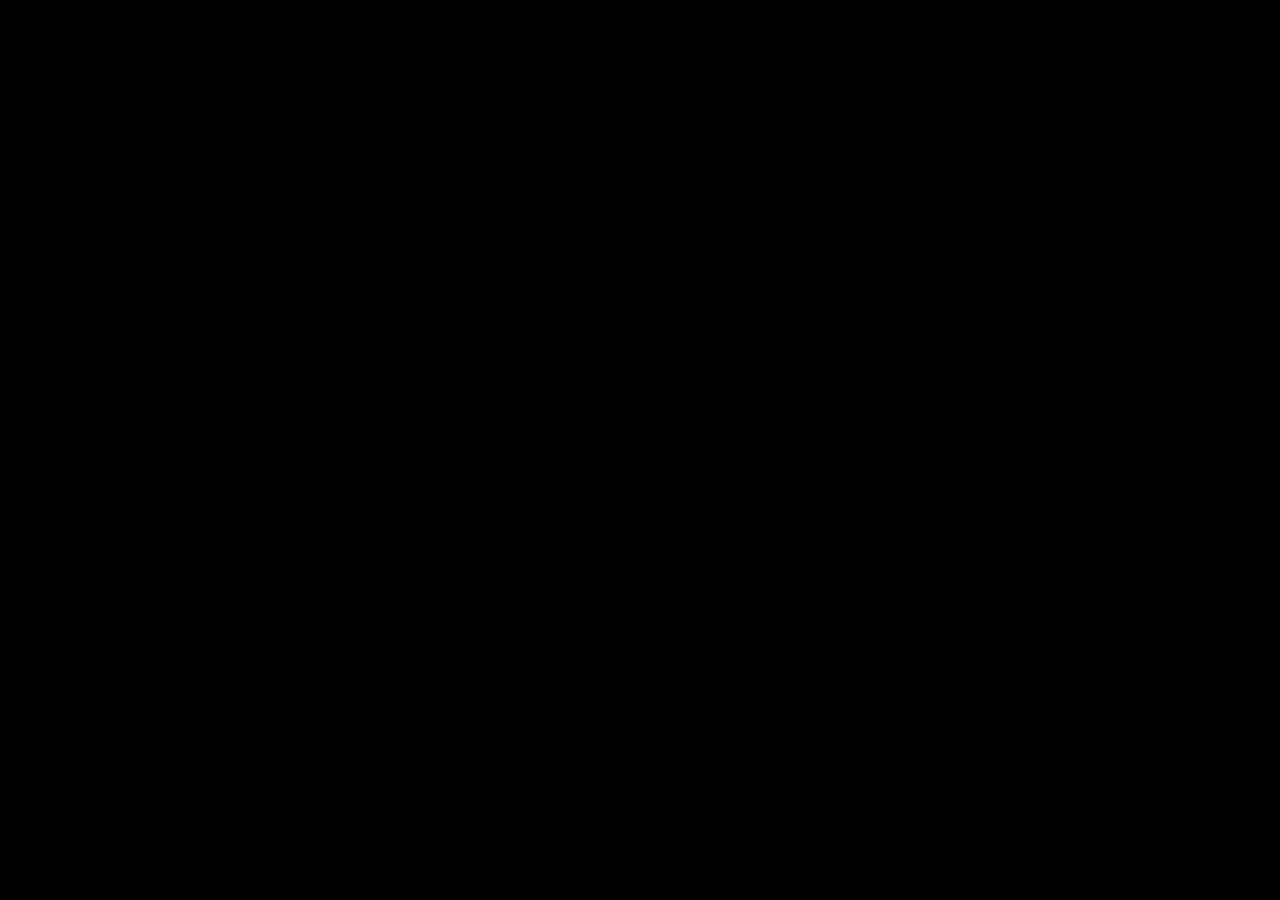
==== index.html @ e9195083 "Rename index.html.html to index.html" ====
<!DOCTYPE html>
<html lang="en">
<head>
  <meta charset="UTF-8" />
  <meta name="viewport" content="width=device-width, initial-scale=1.0" />
  <title>G&W Realty — Free Home Evaluation | Durham Region</title>
  <meta name="description" content="Find out what your Durham Region home is worth. G&W Realty offers a free, no-obligation home valuation from local experts Sidharth Gaba and Abhinav Wadhawan." />
  <style>
    * { margin: 0; padding: 0; box-sizing: border-box; }
    html, body { width: 100%; height: 100%; overflow: hidden; background: #000; }
    iframe {
      position: fixed;
      top: 0; left: 0;
      width: 100%; height: 100%;
      border: none;
    }
  </style>
</head>
<body>
  <iframe
    src="https://www.perplexity.ai/computer/a/g-w-realty-lead-capture-funnel-oHmUKdCLTeyH337_C3zAZA"
    title="G&W Realty — Free Home Evaluation"
    allowfullscreen
  ></iframe>
</body>
</html>
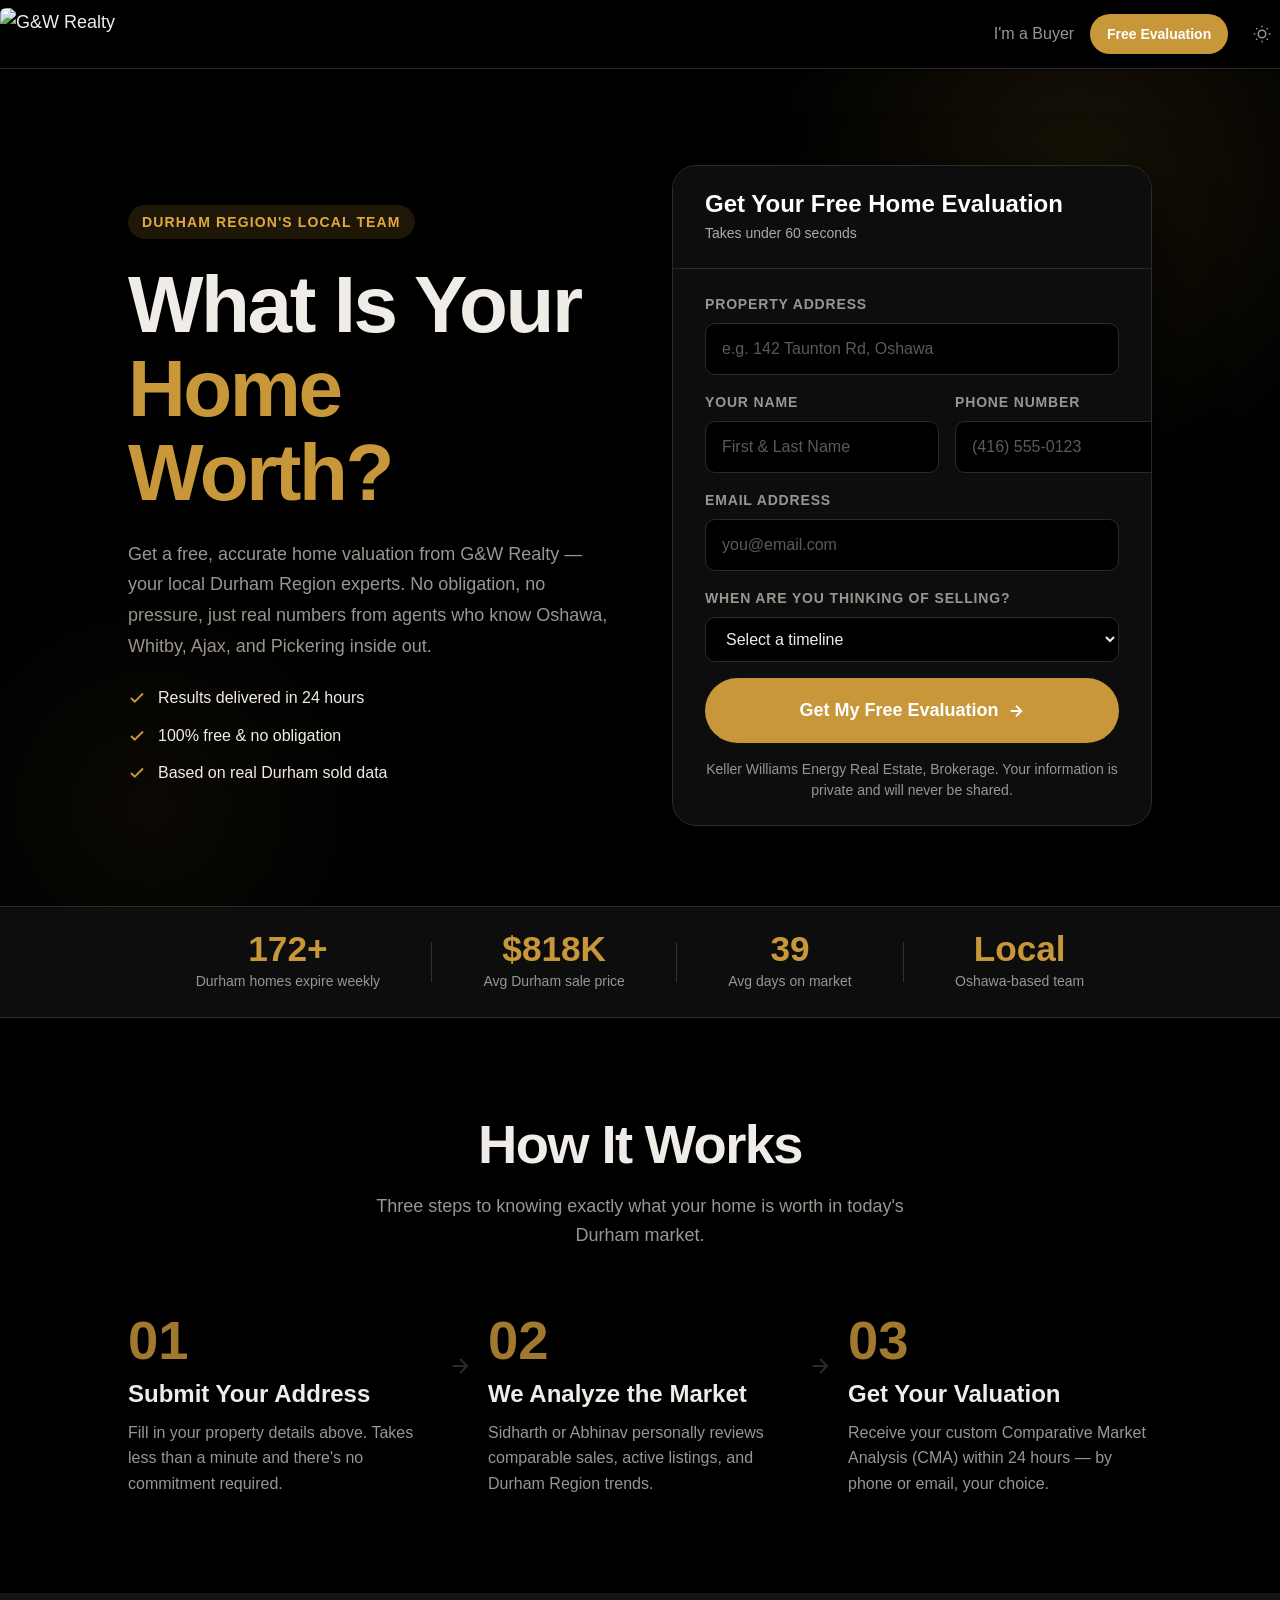
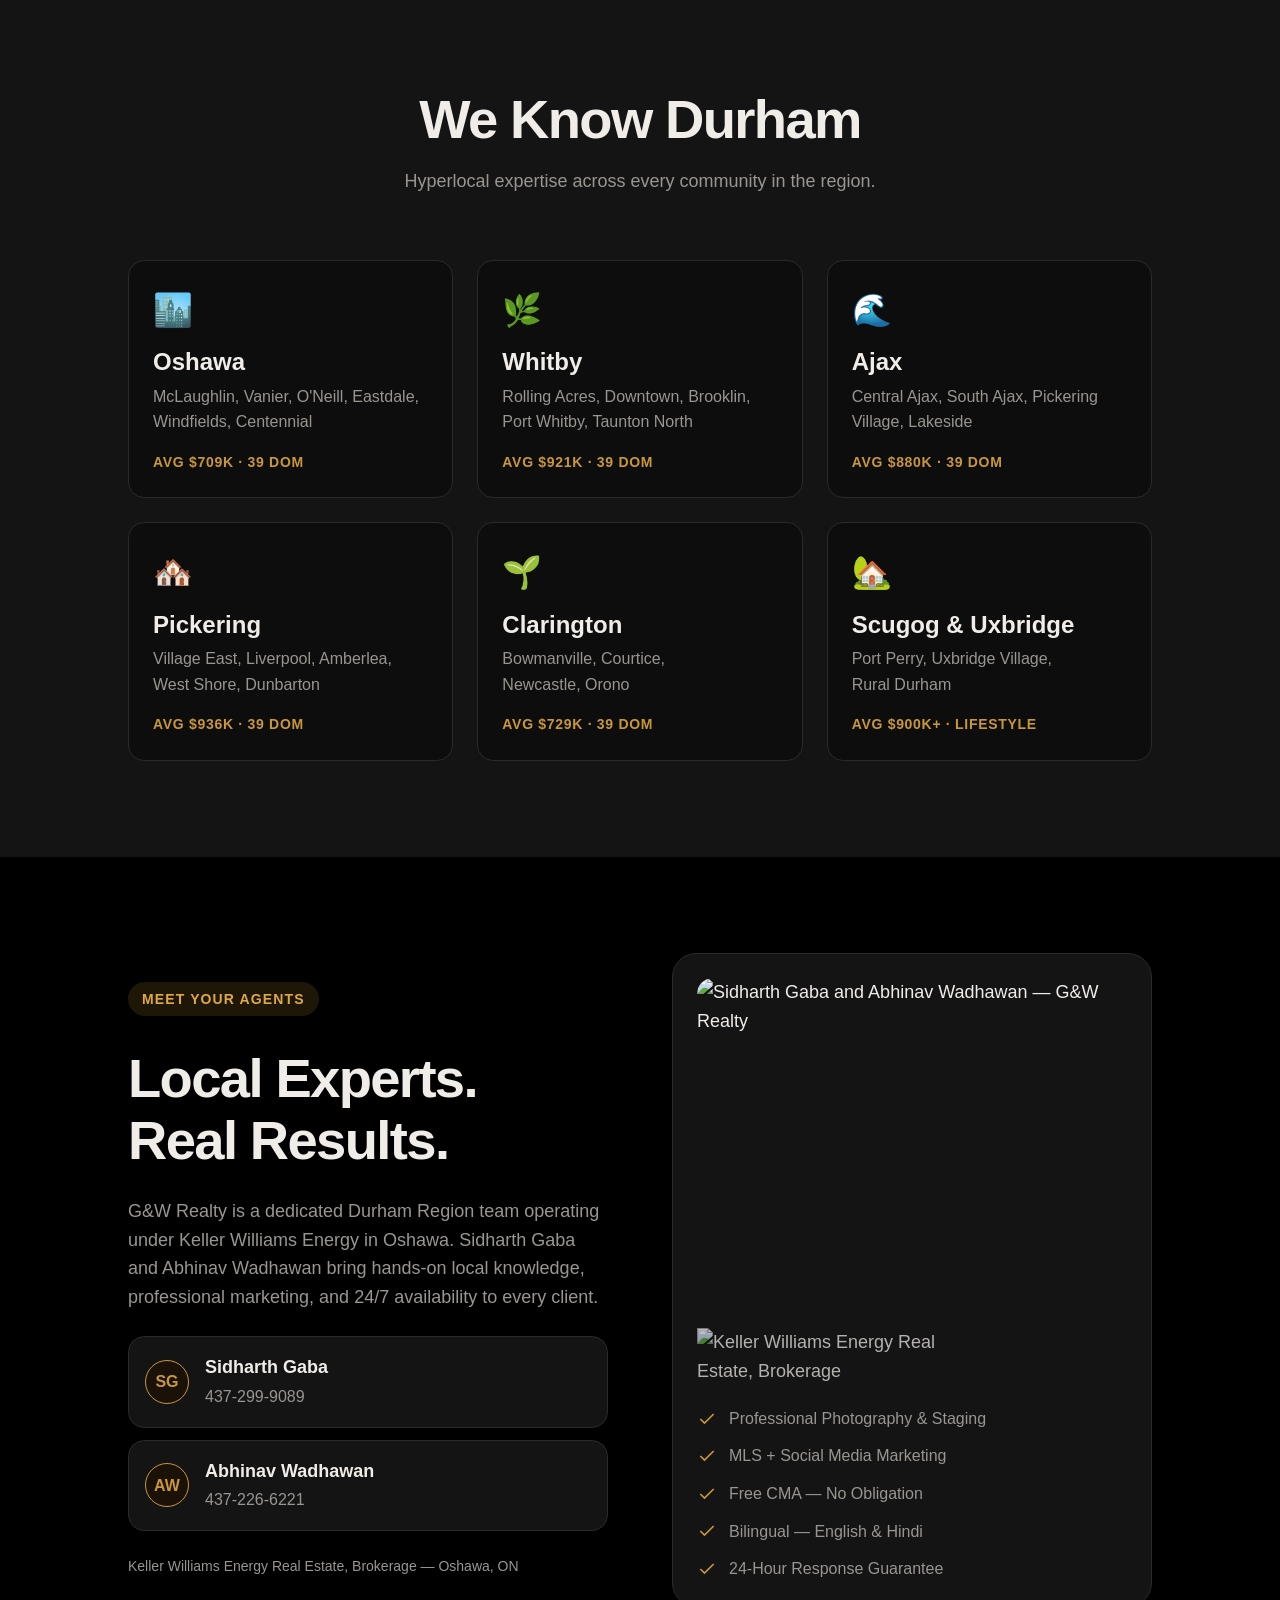
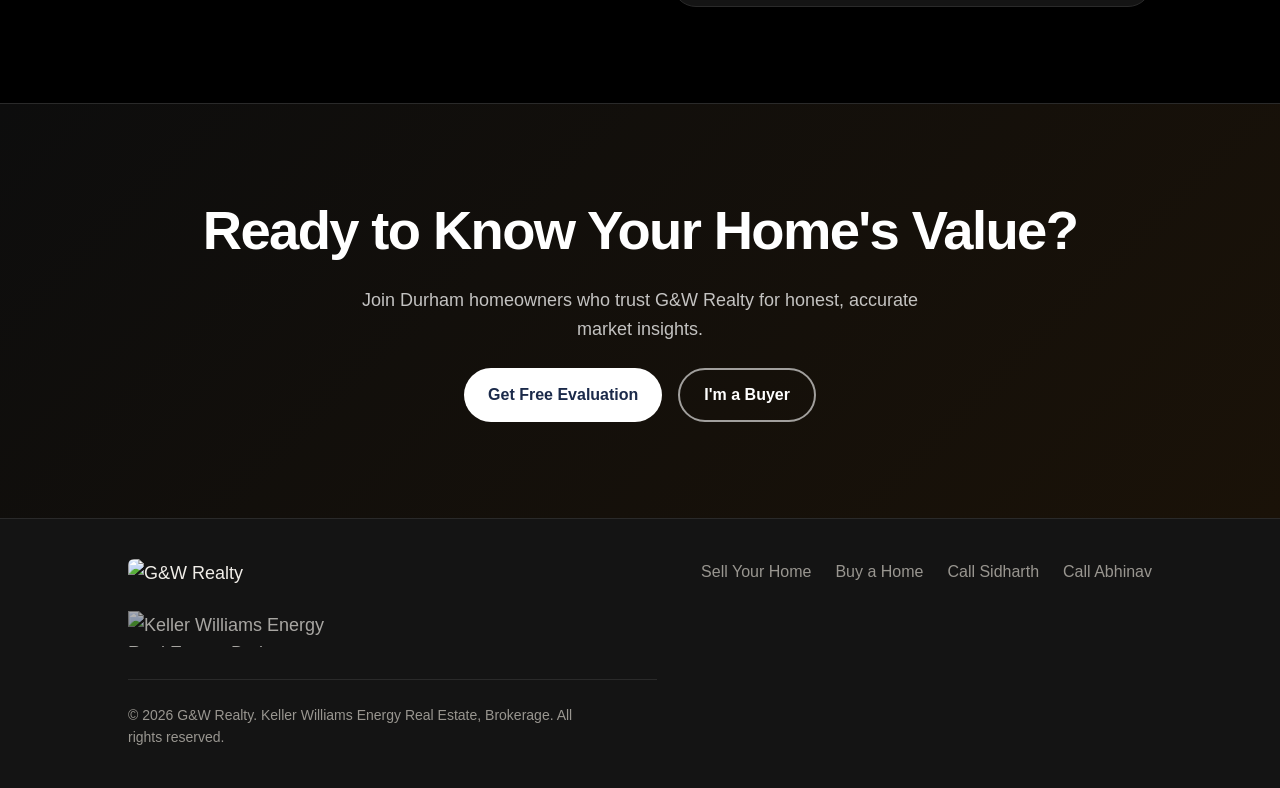
==== commit a221c8e1: "Add files via upload" ====
--- a/index.html
+++ b/index.html
@@ -1,26 +1,314 @@
 <!DOCTYPE html>
-<html lang="en">
+<html lang="en" data-theme="dark">
 <head>
   <meta charset="UTF-8" />
   <meta name="viewport" content="width=device-width, initial-scale=1.0" />
   <title>G&W Realty — Free Home Evaluation | Durham Region</title>
   <meta name="description" content="Find out what your Durham Region home is worth. G&W Realty offers a free, no-obligation home valuation from local experts Sidharth Gaba and Abhinav Wadhawan." />
-  <style>
-    * { margin: 0; padding: 0; box-sizing: border-box; }
-    html, body { width: 100%; height: 100%; overflow: hidden; background: #000; }
-    iframe {
-      position: fixed;
-      top: 0; left: 0;
-      width: 100%; height: 100%;
-      border: none;
-    }
-  </style>
+
+  <!-- Fonts -->
+  <link href="https://api.fontshare.com/v2/css?f[]=cabinet-grotesk@400,500,700,800&f[]=satoshi@400,500&display=swap" rel="stylesheet" />
+
+  <link rel="stylesheet" href="style.css" />
 </head>
 <body>
-  <iframe
-    src="https://www.perplexity.ai/computer/a/g-w-realty-lead-capture-funnel-oHmUKdCLTeyH337_C3zAZA"
-    title="G&W Realty — Free Home Evaluation"
-    allowfullscreen
-  ></iframe>
+
+  <!-- NAV -->
+  <nav class="nav">
+    <div class="nav-inner">
+      <a href="index.html" class="logo" aria-label="G&W Realty home">
+        <img src="gw-logo.jpeg" alt="G&amp;W Realty" class="logo-img" />
+      </a>
+      <div class="nav-actions">
+        <a href="buyer.html" class="nav-link">I'm a Buyer</a>
+        <a href="index.html" class="btn btn-primary btn-sm">Free Evaluation</a>
+        <button data-theme-toggle aria-label="Switch to dark mode" class="theme-toggle">
+          <svg width="18" height="18" viewBox="0 0 24 24" fill="none" stroke="currentColor" stroke-width="2"><path d="M21 12.79A9 9 0 1 1 11.21 3 7 7 0 0 0 21 12.79z"/></svg>
+        </button>
+      </div>
+    </div>
+  </nav>
+
+  <!-- HERO -->
+  <section class="hero">
+    <div class="hero-bg">
+      <div class="hero-shape hero-shape-1"></div>
+      <div class="hero-shape hero-shape-2"></div>
+    </div>
+    <div class="container">
+      <div class="hero-inner">
+        <div class="hero-content">
+          <div class="badge">Durham Region's Local Team</div>
+          <h1 class="hero-headline">What Is Your<br/><span class="headline-accent">Home Worth?</span></h1>
+          <p class="hero-sub">Get a free, accurate home valuation from G&W Realty — your local Durham Region experts. No obligation, no pressure, just real numbers from agents who know Oshawa, Whitby, Ajax, and Pickering inside out.</p>
+          <ul class="trust-list">
+            <li>
+              <svg width="18" height="18" viewBox="0 0 24 24" fill="none" stroke="currentColor" stroke-width="2.5"><polyline points="20 6 9 17 4 12"/></svg>
+              Results delivered in 24 hours
+            </li>
+            <li>
+              <svg width="18" height="18" viewBox="0 0 24 24" fill="none" stroke="currentColor" stroke-width="2.5"><polyline points="20 6 9 17 4 12"/></svg>
+              100% free &amp; no obligation
+            </li>
+            <li>
+              <svg width="18" height="18" viewBox="0 0 24 24" fill="none" stroke="currentColor" stroke-width="2.5"><polyline points="20 6 9 17 4 12"/></svg>
+              Based on real Durham sold data
+            </li>
+          </ul>
+        </div>
+
+        <!-- LEAD FORM -->
+        <div class="form-card">
+          <div class="form-card-header">
+            <h2>Get Your Free Home Evaluation</h2>
+            <p>Takes under 60 seconds</p>
+          </div>
+          <form class="lead-form" id="sellerForm" action="https://formspree.io/f/xdapqovd" method="POST">
+            <input type="hidden" name="_subject" value="New Seller Lead — G&W Realty" />
+            <input type="hidden" name="_next" value="https://www.perplexity.ai/computer/a/g-w-realty-lead-capture-funnel-oHmUKdCLTeyH337_C3zAZA/thankyou.html?type=seller" />
+            <div class="form-group">
+              <label for="address">Property Address</label>
+              <input type="text" id="address" name="address" placeholder="e.g. 142 Taunton Rd, Oshawa" required />
+            </div>
+            <div class="form-row">
+              <div class="form-group">
+                <label for="name">Your Name</label>
+                <input type="text" id="name" name="name" placeholder="First &amp; Last Name" required />
+              </div>
+              <div class="form-group">
+                <label for="phone">Phone Number</label>
+                <input type="tel" id="phone" name="phone" placeholder="(416) 555-0123" required />
+              </div>
+            </div>
+            <div class="form-group">
+              <label for="email">Email Address</label>
+              <input type="email" id="email" name="email" placeholder="you@email.com" required />
+            </div>
+            <div class="form-group">
+              <label for="timeline">When are you thinking of selling?</label>
+              <select id="timeline" name="timeline">
+                <option value="">Select a timeline</option>
+                <option value="asap">As soon as possible</option>
+                <option value="1-3months">1–3 months</option>
+                <option value="3-6months">3–6 months</option>
+                <option value="6-12months">6–12 months</option>
+                <option value="just-curious">Just curious about my home's value</option>
+              </select>
+            </div>
+            <button type="submit" class="btn btn-primary btn-full">
+              Get My Free Evaluation
+              <svg width="18" height="18" viewBox="0 0 24 24" fill="none" stroke="currentColor" stroke-width="2.5"><path d="M5 12h14M12 5l7 7-7 7"/></svg>
+            </button>
+            <p class="form-disclaimer">Keller Williams Energy Real Estate, Brokerage. Your information is private and will never be shared.</p>
+          </form>
+        </div>
+      </div>
+    </div>
+  </section>
+
+  <!-- SOCIAL PROOF BAR -->
+  <div class="social-bar">
+    <div class="container">
+      <div class="social-bar-inner">
+        <div class="stat">
+          <span class="stat-num">172+</span>
+          <span class="stat-label">Durham homes expire weekly</span>
+        </div>
+        <div class="divider-v"></div>
+        <div class="stat">
+          <span class="stat-num">$818K</span>
+          <span class="stat-label">Avg Durham sale price</span>
+        </div>
+        <div class="divider-v"></div>
+        <div class="stat">
+          <span class="stat-num">39</span>
+          <span class="stat-label">Avg days on market</span>
+        </div>
+        <div class="divider-v"></div>
+        <div class="stat">
+          <span class="stat-num">Local</span>
+          <span class="stat-label">Oshawa-based team</span>
+        </div>
+      </div>
+    </div>
+  </div>
+
+  <!-- HOW IT WORKS -->
+  <section class="section">
+    <div class="container">
+      <div class="section-header">
+        <h2 class="section-title">How It Works</h2>
+        <p class="section-sub">Three steps to knowing exactly what your home is worth in today's Durham market.</p>
+      </div>
+      <div class="steps">
+        <div class="step">
+          <div class="step-num">01</div>
+          <h3>Submit Your Address</h3>
+          <p>Fill in your property details above. Takes less than a minute and there's no commitment required.</p>
+        </div>
+        <div class="step-arrow">
+          <svg width="24" height="24" viewBox="0 0 24 24" fill="none" stroke="currentColor" stroke-width="2"><path d="M5 12h14M12 5l7 7-7 7"/></svg>
+        </div>
+        <div class="step">
+          <div class="step-num">02</div>
+          <h3>We Analyze the Market</h3>
+          <p>Sidharth or Abhinav personally reviews comparable sales, active listings, and Durham Region trends.</p>
+        </div>
+        <div class="step-arrow">
+          <svg width="24" height="24" viewBox="0 0 24 24" fill="none" stroke="currentColor" stroke-width="2"><path d="M5 12h14M12 5l7 7-7 7"/></svg>
+        </div>
+        <div class="step">
+          <div class="step-num">03</div>
+          <h3>Get Your Valuation</h3>
+          <p>Receive your custom Comparative Market Analysis (CMA) within 24 hours — by phone or email, your choice.</p>
+        </div>
+      </div>
+    </div>
+  </section>
+
+  <!-- AREAS WE SERVE -->
+  <section class="section section-alt">
+    <div class="container">
+      <div class="section-header">
+        <h2 class="section-title">We Know Durham</h2>
+        <p class="section-sub">Hyperlocal expertise across every community in the region.</p>
+      </div>
+      <div class="areas-grid">
+        <div class="area-card">
+          <div class="area-icon">🏙️</div>
+          <h3>Oshawa</h3>
+          <p>McLaughlin, Vanier, O'Neill, Eastdale, Windfields, Centennial</p>
+          <div class="area-stat">Avg $709K · 39 DOM</div>
+        </div>
+        <div class="area-card">
+          <div class="area-icon">🌿</div>
+          <h3>Whitby</h3>
+          <p>Rolling Acres, Downtown, Brooklin, Port Whitby, Taunton North</p>
+          <div class="area-stat">Avg $921K · 39 DOM</div>
+        </div>
+        <div class="area-card">
+          <div class="area-icon">🌊</div>
+          <h3>Ajax</h3>
+          <p>Central Ajax, South Ajax, Pickering Village, Lakeside</p>
+          <div class="area-stat">Avg $880K · 39 DOM</div>
+        </div>
+        <div class="area-card">
+          <div class="area-icon">🏘️</div>
+          <h3>Pickering</h3>
+          <p>Village East, Liverpool, Amberlea, West Shore, Dunbarton</p>
+          <div class="area-stat">Avg $936K · 39 DOM</div>
+        </div>
+        <div class="area-card">
+          <div class="area-icon">🌱</div>
+          <h3>Clarington</h3>
+          <p>Bowmanville, Courtice, Newcastle, Orono</p>
+          <div class="area-stat">Avg $729K · 39 DOM</div>
+        </div>
+        <div class="area-card">
+          <div class="area-icon">🏡</div>
+          <h3>Scugog &amp; Uxbridge</h3>
+          <p>Port Perry, Uxbridge Village, Rural Durham</p>
+          <div class="area-stat">Avg $900K+ · Lifestyle</div>
+        </div>
+      </div>
+    </div>
+  </section>
+
+  <!-- TEAM SECTION -->
+  <section class="section">
+    <div class="container">
+      <div class="team-block">
+        <div class="team-content">
+          <div class="badge">Meet Your Agents</div>
+          <h2 class="section-title">Local Experts.<br/>Real Results.</h2>
+          <p>G&amp;W Realty is a dedicated Durham Region team operating under Keller Williams Energy in Oshawa. Sidharth Gaba and Abhinav Wadhawan bring hands-on local knowledge, professional marketing, and 24/7 availability to every client.</p>
+          <div class="team-contacts">
+            <a href="tel:4372999089" class="contact-card">
+              <div class="contact-avatar">SG</div>
+              <div>
+                <strong>Sidharth Gaba</strong>
+                <span>437-299-9089</span>
+              </div>
+            </a>
+            <a href="tel:4372266221" class="contact-card">
+              <div class="contact-avatar">AW</div>
+              <div>
+                <strong>Abhinav Wadhawan</strong>
+                <span>437-226-6221</span>
+              </div>
+            </a>
+          </div>
+          <p class="brokerage-note">Keller Williams Energy Real Estate, Brokerage — Oshawa, ON</p>
+        </div>
+        <div class="team-visual">
+          <div class="team-photo-wrap">
+            <img src="team-photo.jpeg" alt="Sidharth Gaba and Abhinav Wadhawan — G&W Realty" class="team-photo" />
+          </div>
+          <div class="kw-badge">
+            <img src="kw-logo.jpeg" alt="Keller Williams Energy Real Estate, Brokerage" class="kw-badge-logo" />
+          </div>
+          <div class="value-props">
+            <div class="vp">
+              <svg width="20" height="20" viewBox="0 0 24 24" fill="none" stroke="currentColor" stroke-width="2"><polyline points="20 6 9 17 4 12"/></svg>
+              Professional Photography &amp; Staging
+            </div>
+            <div class="vp">
+              <svg width="20" height="20" viewBox="0 0 24 24" fill="none" stroke="currentColor" stroke-width="2"><polyline points="20 6 9 17 4 12"/></svg>
+              MLS + Social Media Marketing
+            </div>
+            <div class="vp">
+              <svg width="20" height="20" viewBox="0 0 24 24" fill="none" stroke="currentColor" stroke-width="2"><polyline points="20 6 9 17 4 12"/></svg>
+              Free CMA — No Obligation
+            </div>
+            <div class="vp">
+              <svg width="20" height="20" viewBox="0 0 24 24" fill="none" stroke="currentColor" stroke-width="2"><polyline points="20 6 9 17 4 12"/></svg>
+              Bilingual — English &amp; Hindi
+            </div>
+            <div class="vp">
+              <svg width="20" height="20" viewBox="0 0 24 24" fill="none" stroke="currentColor" stroke-width="2"><polyline points="20 6 9 17 4 12"/></svg>
+              24-Hour Response Guarantee
+            </div>
+          </div>
+        </div>
+      </div>
+    </div>
+  </section>
+
+  <!-- BOTTOM CTA -->
+  <section class="cta-section">
+    <div class="container">
+      <div class="cta-inner">
+        <h2>Ready to Know Your Home's Value?</h2>
+        <p>Join Durham homeowners who trust G&amp;W Realty for honest, accurate market insights.</p>
+        <div class="cta-btns">
+          <a href="#sellerForm" class="btn btn-white">Get Free Evaluation</a>
+          <a href="buyer.html" class="btn btn-outline-white">I'm a Buyer</a>
+        </div>
+      </div>
+    </div>
+  </section>
+
+  <!-- FOOTER -->
+  <footer class="footer">
+    <div class="container">
+      <div class="footer-inner">
+        <div>
+          <div class="logo">
+            <img src="gw-logo.jpeg" alt="G&amp;W Realty" class="logo-img logo-img-sm" />
+          </div>
+          <img src="kw-logo.jpeg" alt="Keller Williams Energy Real Estate, Brokerage" class="kw-footer-logo" />
+        </div>
+        <div class="footer-links">
+          <a href="index.html">Sell Your Home</a>
+          <a href="buyer.html">Buy a Home</a>
+          <a href="tel:4372999089">Call Sidharth</a>
+          <a href="tel:4372266221">Call Abhinav</a>
+        </div>
+      </div>
+      <p class="footer-bottom">© 2026 G&amp;W Realty. Keller Williams Energy Real Estate, Brokerage. All rights reserved.</p>
+    </div>
+  </footer>
+
+  <script src="main.js"></script>
 </body>
 </html>
--- a/style.css
+++ b/style.css
@@ -0,0 +1,365 @@
+/* ============================================================
+   G&W REALTY — LEAD CAPTURE FUNNEL
+   Color palette: Gold (#C8973A) + Deep Navy (#1B2A4A) + White
+   Fonts: Cabinet Grotesk (display) + Satoshi (body)
+   ============================================================ */
+
+:root {
+  /* Type scale */
+  --text-xs:   clamp(0.75rem,  0.7rem  + 0.25vw, 0.875rem);
+  --text-sm:   clamp(0.875rem, 0.8rem  + 0.35vw, 1rem);
+  --text-base: clamp(1rem,     0.95rem + 0.25vw, 1.125rem);
+  --text-lg:   clamp(1.125rem, 1rem    + 0.75vw, 1.5rem);
+  --text-xl:   clamp(1.5rem,   1.2rem  + 1.25vw, 2.25rem);
+  --text-2xl:  clamp(2rem,     1.4rem  + 2.5vw,  3.5rem);
+  --text-hero: clamp(2.6rem,   1.5rem  + 4.5vw,  5rem);
+
+  /* Spacing */
+  --space-1: 0.25rem; --space-2: 0.5rem;  --space-3: 0.75rem;
+  --space-4: 1rem;    --space-5: 1.25rem; --space-6: 1.5rem;
+  --space-8: 2rem;    --space-10: 2.5rem; --space-12: 3rem;
+  --space-16: 4rem;   --space-20: 5rem;   --space-24: 6rem;
+
+  /* Brand colors */
+  --gold:           #C8973A;
+  --gold-hover:     #e0aa45;
+  --gold-light:     #2a1f08;
+  --navy:           #1B2A4A;
+  --navy-mid:       #263655;
+  --navy-light:     #111827;
+
+  /* DEFAULT = DARK (BLACK) */
+  --color-bg:            #000000;
+  --color-surface:       #0d0d0d;
+  --color-surface-2:     #141414;
+  --color-border:        #2a2a2a;
+  --color-text:          #f0ede8;
+  --color-text-muted:    #999690;
+  --color-primary:       var(--gold);
+  --color-primary-hover: var(--gold-hover);
+
+  /* Radius */
+  --radius-sm: 6px; --radius-md: 10px; --radius-lg: 16px; --radius-xl: 24px;
+
+  /* Shadows */
+  --shadow-sm: 0 1px 3px rgba(0,0,0,0.5);
+  --shadow-md: 0 4px 16px rgba(0,0,0,0.6);
+  --shadow-lg: 0 12px 40px rgba(0,0,0,0.7);
+  --shadow-xl: 0 24px 64px rgba(0,0,0,0.8);
+
+  /* Transitions */
+  --tr: 180ms cubic-bezier(0.16, 1, 0.3, 1);
+
+  /* Content widths */
+  --content-default: 1120px;
+  --font-display: 'Cabinet Grotesk', 'Helvetica Neue', sans-serif;
+  --font-body:    'Satoshi', 'Inter', sans-serif;
+}
+
+[data-theme='light'] {
+  --gold-hover:       #b07e28;
+  --gold-light:       #f5e9d0;
+  --navy-light:       #e8ecf4;
+  --color-bg:         #f8f7f4;
+  --color-surface:    #ffffff;
+  --color-surface-2:  #f3f1ec;
+  --color-border:     #e0ddd6;
+  --color-text:       #1a1814;
+  --color-text-muted: #6b6960;
+  --shadow-sm: 0 1px 3px rgba(0,0,0,0.06);
+  --shadow-md: 0 4px 16px rgba(0,0,0,0.08);
+  --shadow-lg: 0 12px 40px rgba(0,0,0,0.12);
+  --shadow-xl: 0 24px 64px rgba(0,0,0,0.14);
+}
+
+[data-theme='dark'] {
+  --color-bg:         #000000;
+  --color-surface:    #0d0d0d;
+  --color-surface-2:  #141414;
+  --color-border:     #2a2a2a;
+  --color-text:       #f0ede8;
+  --color-text-muted: #999690;
+  --navy-light:       #111827;
+  --gold-light:       #2a1f08;
+  --gold:             #C8973A;
+  --gold-hover:       #e0aa45;
+  --shadow-sm: 0 1px 3px rgba(0,0,0,0.5);
+  --shadow-md: 0 4px 16px rgba(0,0,0,0.6);
+  --shadow-lg: 0 12px 40px rgba(0,0,0,0.7);
+  --shadow-xl: 0 24px 64px rgba(0,0,0,0.8);
+}
+
+@media (prefers-color-scheme: dark) {
+  :root:not([data-theme]) {
+    --color-bg:         #000000;
+    --color-surface:    #0d0d0d;
+    --color-surface-2:  #141414;
+    --color-border:     #2a2a2a;
+    --color-text:       #f0ede8;
+    --color-text-muted: #999690;
+    --navy-light:       #111827;
+    --gold-light:       #2a1f08;
+  }
+}
+
+/* ---- BASE ---- */
+*, *::before, *::after { box-sizing: border-box; margin: 0; padding: 0; }
+html { scroll-behavior: smooth; -webkit-font-smoothing: antialiased; scroll-padding-top: 80px; }
+body { font-family: var(--font-body); font-size: var(--text-base); color: var(--color-text); background: var(--color-bg); min-height: 100dvh; line-height: 1.6; }
+img, svg { display: block; max-width: 100%; height: auto; }
+h1,h2,h3,h4 { font-family: var(--font-display); text-wrap: balance; line-height: 1.15; }
+p, li { text-wrap: pretty; max-width: 68ch; }
+a { color: inherit; text-decoration: none; transition: color var(--tr), opacity var(--tr); }
+button { cursor: pointer; background: none; border: none; font: inherit; }
+input, select, textarea { font: inherit; color: inherit; }
+:focus-visible { outline: 2px solid var(--gold); outline-offset: 3px; border-radius: var(--radius-sm); }
+
+/* ---- CONTAINER ---- */
+.container { max-width: var(--content-default); margin-inline: auto; padding-inline: clamp(var(--space-6), 5vw, var(--space-12)); }
+
+/* ---- BUTTONS ---- */
+.btn {
+  display: inline-flex; align-items: center; gap: var(--space-2);
+  font-family: var(--font-display); font-weight: 700;
+  font-size: var(--text-sm); padding: 0.75em 1.5em;
+  border-radius: var(--radius-full, 9999px);
+  transition: background var(--tr), color var(--tr), transform var(--tr), box-shadow var(--tr);
+  white-space: nowrap;
+}
+.btn:hover { transform: translateY(-1px); }
+.btn:active { transform: none; }
+.btn-primary { background: var(--gold); color: #fff; }
+.btn-primary:hover { background: var(--gold-hover); box-shadow: 0 4px 16px rgba(200,151,58,0.4); }
+.btn-sm { font-size: var(--text-xs); padding: 0.6em 1.2em; }
+.btn-full { width: 100%; justify-content: center; padding: 1em; font-size: var(--text-base); }
+.btn-white { background: #fff; color: var(--navy); font-weight: 700; }
+.btn-white:hover { background: #f0f0f0; }
+.btn-outline-white { background: transparent; color: #fff; border: 2px solid rgba(255,255,255,0.6); }
+.btn-outline-white:hover { background: rgba(255,255,255,0.15); }
+.radius-full { border-radius: 9999px; }
+
+/* ---- NAV ---- */
+.nav {
+  position: sticky; top: 0; z-index: 100;
+  background: var(--color-bg);
+  border-bottom: 1px solid var(--color-border);
+  box-shadow: var(--shadow-sm);
+}
+.nav-inner { display: flex; align-items: center; justify-content: space-between; height: 68px; }
+.logo { display: flex; align-items: center; gap: var(--space-3); }
+.logo-text { font-family: var(--font-display); font-weight: 800; font-size: var(--text-lg); letter-spacing: -0.02em; }
+.logo-amp { color: var(--gold); }
+.nav-actions { display: flex; align-items: center; gap: var(--space-4); }
+.nav-link { font-size: var(--text-sm); font-weight: 500; color: var(--color-text-muted); }
+.nav-link:hover { color: var(--color-text); }
+.theme-toggle { display: flex; align-items: center; justify-content: center; width: 36px; height: 36px; border-radius: var(--radius-md); color: var(--color-text-muted); transition: background var(--tr), color var(--tr); }
+.theme-toggle:hover { background: var(--color-surface-2); color: var(--color-text); }
+
+/* ---- HERO ---- */
+.hero { position: relative; padding-block: clamp(var(--space-16), 8vw, var(--space-24)) clamp(var(--space-16), 8vw, var(--space-20)); overflow: hidden; }
+.hero-bg { position: absolute; inset: 0; z-index: 0; }
+.hero-shape { position: absolute; border-radius: 50%; pointer-events: none; }
+.hero-shape-1 { width: 700px; height: 700px; background: radial-gradient(circle, rgba(200,151,58,0.12) 0%, transparent 65%); top: -250px; right: -150px; }
+.hero-shape-2 { width: 500px; height: 500px; background: radial-gradient(circle, rgba(200,151,58,0.06) 0%, transparent 65%); bottom: -150px; left: -100px; }
+.hero-inner { position: relative; z-index: 1; display: grid; grid-template-columns: 1fr 1fr; gap: clamp(var(--space-10), 6vw, var(--space-16)); align-items: center; }
+.hero-content { display: flex; flex-direction: column; gap: var(--space-6); }
+.badge { display: inline-flex; align-items: center; font-size: var(--text-xs); font-weight: 700; font-family: var(--font-display); text-transform: uppercase; letter-spacing: 0.08em; padding: 0.4em 1em; border-radius: 9999px; background: var(--gold-light); color: var(--gold-hover); width: fit-content; }
+.badge-blue { background: var(--navy-light); color: var(--navy); }
+[data-theme='dark'] .badge { background: rgba(200,151,58,0.15); color: #e0a840; }
+[data-theme='dark'] .badge-blue { background: rgba(27,42,74,0.5); color: #8aaee0; }
+.hero-headline { font-size: var(--text-hero); font-weight: 800; letter-spacing: -0.03em; line-height: 1.05; }
+.headline-accent { color: var(--gold); }
+.hero-sub { font-size: var(--text-base); color: var(--color-text-muted); line-height: 1.7; }
+.trust-list { list-style: none; display: flex; flex-direction: column; gap: var(--space-3); }
+.trust-list li { display: flex; align-items: center; gap: var(--space-3); font-size: var(--text-sm); font-weight: 500; }
+.trust-list svg { color: var(--gold); flex-shrink: 0; }
+
+/* ---- FORM CARD ---- */
+.form-card { background: var(--color-surface); border-radius: var(--radius-xl); box-shadow: var(--shadow-xl); border: 1px solid var(--color-border); overflow: hidden; }
+.form-card-header { background: #0d0d0d; border-bottom: 1px solid #2a2a2a; padding: var(--space-6) var(--space-8); }
+.form-card-header h2 { font-family: var(--font-display); font-size: var(--text-lg); font-weight: 800; color: #fff; margin-bottom: var(--space-1); }
+.form-card-header p { font-size: var(--text-xs); color: rgba(255,255,255,0.65); }
+.lead-form { padding: var(--space-6) var(--space-8); display: flex; flex-direction: column; gap: var(--space-4); }
+.form-group { display: flex; flex-direction: column; gap: var(--space-2); }
+.form-row { display: grid; grid-template-columns: 1fr 1fr; gap: var(--space-4); }
+label { font-size: var(--text-xs); font-weight: 700; font-family: var(--font-display); text-transform: uppercase; letter-spacing: 0.06em; color: var(--color-text-muted); }
+input, select {
+  padding: 0.75em 1em; border-radius: var(--radius-md);
+  border: 1.5px solid var(--color-border);
+  background: var(--color-bg);
+  font-size: var(--text-sm); color: var(--color-text);
+  transition: border-color var(--tr), box-shadow var(--tr);
+}
+input:focus, select:focus { outline: none; border-color: var(--gold); box-shadow: 0 0 0 3px rgba(200,151,58,0.15); }
+input::placeholder { color: var(--color-text-muted); opacity: 0.6; }
+.form-disclaimer { font-size: var(--text-xs); color: var(--color-text-muted); text-align: center; line-height: 1.5; }
+
+/* ---- SOCIAL BAR ---- */
+.social-bar { background: var(--color-surface); border-top: 1px solid var(--color-border); border-bottom: 1px solid var(--color-border); padding-block: var(--space-6); }
+.social-bar-inner { display: flex; align-items: center; justify-content: center; gap: clamp(var(--space-8), 4vw, var(--space-16)); flex-wrap: wrap; }
+.stat { text-align: center; }
+.stat-num { display: block; font-family: var(--font-display); font-size: var(--text-xl); font-weight: 800; color: var(--gold); line-height: 1; }
+.stat-label { display: block; font-size: var(--text-xs); color: var(--color-text-muted); margin-top: var(--space-1); }
+.divider-v { width: 1px; height: 40px; background: rgba(255,255,255,0.15); }
+
+/* ---- SECTIONS ---- */
+.section { padding-block: clamp(var(--space-16), 8vw, var(--space-24)); }
+.section-alt { background: var(--color-surface-2); }
+.section-header { text-align: center; margin-bottom: clamp(var(--space-10), 5vw, var(--space-16)); }
+.section-title { font-size: var(--text-2xl); font-weight: 800; letter-spacing: -0.03em; }
+.section-sub { font-size: var(--text-base); color: var(--color-text-muted); margin-top: var(--space-4); max-width: 56ch; margin-inline: auto; }
+
+/* ---- HOW IT WORKS ---- */
+.steps { display: flex; align-items: flex-start; gap: var(--space-4); }
+.step { flex: 1; display: flex; flex-direction: column; gap: var(--space-3); }
+.step-num { font-family: var(--font-display); font-size: var(--text-2xl); font-weight: 800; color: var(--gold); line-height: 1; opacity: 0.8; }
+.step h3 { font-size: var(--text-lg); font-weight: 700; }
+.step p { font-size: var(--text-sm); color: var(--color-text-muted); }
+.step-arrow { display: flex; align-items: center; padding-top: 2.5rem; color: var(--color-border); flex-shrink: 0; }
+
+/* ---- AREAS GRID ---- */
+.areas-grid { display: grid; grid-template-columns: repeat(3, 1fr); gap: var(--space-6); }
+.area-card { background: var(--color-surface); border: 1px solid var(--color-border); border-radius: var(--radius-lg); padding: var(--space-6); transition: box-shadow var(--tr), transform var(--tr), border-color var(--tr); }
+.area-card:hover { box-shadow: var(--shadow-md); transform: translateY(-2px); border-color: var(--gold); }
+.area-icon { font-size: 2rem; margin-bottom: var(--space-3); }
+.area-card h3 { font-size: var(--text-lg); font-weight: 700; margin-bottom: var(--space-2); }
+.area-card p { font-size: var(--text-sm); color: var(--color-text-muted); }
+.area-stat { margin-top: var(--space-4); font-size: var(--text-xs); font-weight: 700; font-family: var(--font-display); color: var(--gold); text-transform: uppercase; letter-spacing: 0.05em; }
+
+/* ---- TEAM BLOCK ---- */
+.team-block { display: grid; grid-template-columns: 1fr 1fr; gap: clamp(var(--space-10), 6vw, var(--space-16)); align-items: center; }
+.team-content { display: flex; flex-direction: column; gap: var(--space-6); }
+.team-content .badge { margin-bottom: var(--space-2); }
+.team-content p { color: var(--color-text-muted); }
+.team-contacts { display: flex; flex-direction: column; gap: var(--space-3); }
+.contact-card { display: flex; align-items: center; gap: var(--space-4); padding: var(--space-4); background: var(--color-surface-2); border: 1px solid var(--color-border); border-radius: var(--radius-lg); transition: box-shadow var(--tr), transform var(--tr), border-color var(--tr); }
+.contact-card:hover { box-shadow: var(--shadow-md); transform: translateY(-2px); border-color: var(--gold); }
+.contact-avatar { width: 44px; height: 44px; border-radius: 50%; background: #1a1208; border: 1px solid var(--gold); color: var(--gold); display: flex; align-items: center; justify-content: center; font-family: var(--font-display); font-weight: 700; font-size: var(--text-sm); flex-shrink: 0; }
+.contact-card strong { display: block; font-family: var(--font-display); font-weight: 700; }
+.contact-card span { font-size: var(--text-sm); color: var(--color-text-muted); }
+.brokerage-note { font-size: var(--text-xs); color: var(--color-text-muted); }
+.team-visual { background: var(--color-surface-2); border: 1px solid var(--color-border); border-radius: var(--radius-xl); padding: var(--space-6); display: flex; flex-direction: column; gap: var(--space-5); }
+.kw-badge { display: flex; align-items: center; gap: var(--space-4); }
+.kw-badge strong { display: block; font-family: var(--font-display); font-size: var(--text-lg); font-weight: 800; color: #fff; }
+.kw-badge span { font-size: var(--text-xs); color: rgba(255,255,255,0.6); }
+.value-props { display: flex; flex-direction: column; gap: var(--space-3); }
+.vp { display: flex; align-items: center; gap: var(--space-3); font-size: var(--text-sm); color: var(--color-text-muted); }
+.vp svg { color: var(--gold); flex-shrink: 0; }
+
+/* ---- FEATURES GRID ---- */
+.features-grid { display: grid; grid-template-columns: repeat(3, 1fr); gap: var(--space-6); }
+.feature-card { background: var(--color-surface); border: 1px solid var(--color-border); border-radius: var(--radius-lg); padding: var(--space-6); transition: box-shadow var(--tr), transform var(--tr); }
+.feature-card:hover { box-shadow: var(--shadow-md); transform: translateY(-2px); }
+.feature-icon { font-size: 2rem; margin-bottom: var(--space-4); }
+.feature-card h3 { font-size: var(--text-base); font-weight: 700; font-family: var(--font-display); margin-bottom: var(--space-2); }
+.feature-card p { font-size: var(--text-sm); color: var(--color-text-muted); }
+
+/* ---- CTA SECTION ---- */
+.cta-section { background: linear-gradient(135deg, #0d0d0d 0%, #1a1208 100%); border-top: 1px solid var(--color-border); padding-block: clamp(var(--space-16), 8vw, var(--space-24)); }
+.cta-inner { text-align: center; display: flex; flex-direction: column; align-items: center; gap: var(--space-6); }
+.cta-inner h2 { font-size: var(--text-2xl); font-weight: 800; color: #fff; letter-spacing: -0.03em; }
+.cta-inner p { color: rgba(255,255,255,0.75); font-size: var(--text-base); }
+.cta-btns { display: flex; gap: var(--space-4); flex-wrap: wrap; justify-content: center; }
+
+/* ---- THANK YOU PAGE ---- */
+.thankyou-section { min-height: calc(100dvh - 68px); display: flex; align-items: center; padding-block: var(--space-16); }
+.thankyou-card { max-width: 600px; margin-inline: auto; text-align: center; background: var(--color-surface); border: 1px solid var(--color-border); border-radius: var(--radius-xl); padding: clamp(var(--space-8), 5vw, var(--space-12)); box-shadow: var(--shadow-xl); display: flex; flex-direction: column; align-items: center; gap: var(--space-6); }
+.ty-icon { margin-bottom: var(--space-2); }
+.thankyou-card h1 { font-size: var(--text-xl); font-weight: 800; }
+.thankyou-card > p { color: var(--color-text-muted); }
+.ty-next { width: 100%; text-align: left; background: var(--color-surface-2); border-radius: var(--radius-lg); padding: var(--space-6); }
+.ty-next h3 { font-family: var(--font-display); font-weight: 700; margin-bottom: var(--space-4); }
+.ty-next ul { list-style: none; display: flex; flex-direction: column; gap: var(--space-4); }
+.ty-next li { display: flex; align-items: flex-start; gap: var(--space-3); font-size: var(--text-sm); color: var(--color-text-muted); }
+.ty-step { width: 28px; height: 28px; background: #1a1208; border: 1px solid var(--gold); color: var(--gold); border-radius: 50%; display: flex; align-items: center; justify-content: center; font-family: var(--font-display); font-weight: 700; font-size: var(--text-xs); flex-shrink: 0; }
+.ty-contacts { width: 100%; }
+.ty-contacts p { font-size: var(--text-sm); color: var(--color-text-muted); margin-bottom: var(--space-4); text-align: center; }
+
+/* ---- FOOTER ---- */
+.footer { background: var(--color-surface-2); border-top: 1px solid var(--color-border); padding-block: var(--space-10); }
+.footer-inner { display: flex; align-items: flex-start; justify-content: space-between; gap: var(--space-8); flex-wrap: wrap; margin-bottom: var(--space-8); }
+.footer-legal { font-size: var(--text-xs); color: var(--color-text-muted); margin-top: var(--space-3); line-height: 1.6; }
+.footer-links { display: flex; gap: var(--space-6); flex-wrap: wrap; align-items: center; }
+.footer-links a { font-size: var(--text-sm); color: var(--color-text-muted); transition: color var(--tr); }
+.footer-links a:hover { color: var(--gold); }
+.footer-bottom { font-size: var(--text-xs); color: var(--color-text-muted); border-top: 1px solid var(--color-border); padding-top: var(--space-6); }
+
+/* ---- RESPONSIVE ---- */
+@media (max-width: 900px) {
+  .hero-inner { grid-template-columns: 1fr; }
+  .team-block { grid-template-columns: 1fr; }
+  .areas-grid { grid-template-columns: repeat(2, 1fr); }
+  .features-grid { grid-template-columns: repeat(2, 1fr); }
+  .steps { flex-direction: column; }
+  .step-arrow { display: none; }
+  .divider-v { display: none; }
+  .social-bar-inner { gap: var(--space-6); }
+}
+
+@media (max-width: 640px) {
+  .nav-link { display: none; }
+  .areas-grid { grid-template-columns: 1fr; }
+  .features-grid { grid-template-columns: 1fr; }
+  .form-row { grid-template-columns: 1fr; }
+  .cta-btns { flex-direction: column; width: 100%; }
+  .cta-btns .btn { width: 100%; justify-content: center; }
+  .social-bar-inner { gap: var(--space-5); }
+  .footer-inner { flex-direction: column; }
+  .team-contacts { flex-direction: column; }
+}
+
+/* ---- SCROLL ANIMATIONS ---- */
+.anim-hidden {
+  opacity: 0;
+  transform: translateY(20px);
+  transition: opacity 0.5s ease, transform 0.5s ease;
+}
+.anim-hidden.anim-visible {
+  opacity: 1;
+  transform: translateY(0);
+}
+
+/* ---- REAL LOGO & TEAM PHOTO STYLES ---- */
+.logo-img {
+  height: 52px;
+  width: auto;
+  object-fit: contain;
+  border-radius: var(--radius-sm);
+}
+.logo-img-sm {
+  height: 40px;
+}
+.kw-footer-logo {
+  height: 36px;
+  width: auto;
+  object-fit: contain;
+  margin-top: var(--space-3);
+  filter: brightness(0.85);
+  max-width: 220px;
+}
+[data-theme='dark'] .kw-footer-logo {
+  filter: brightness(0.7);
+}
+.team-photo-wrap {
+  border-radius: var(--radius-lg);
+  overflow: hidden;
+  width: 100%;
+  aspect-ratio: 4/3;
+}
+.team-photo {
+  width: 100%;
+  height: 100%;
+  object-fit: cover;
+  object-position: center top;
+}
+.kw-badge-logo {
+  width: 100%;
+  max-width: 240px;
+  height: auto;
+  object-fit: contain;
+  filter: brightness(1.1);
+  margin-top: var(--space-2);
+}
+[data-theme='dark'] .kw-badge-logo {
+  filter: brightness(0.75);
+}
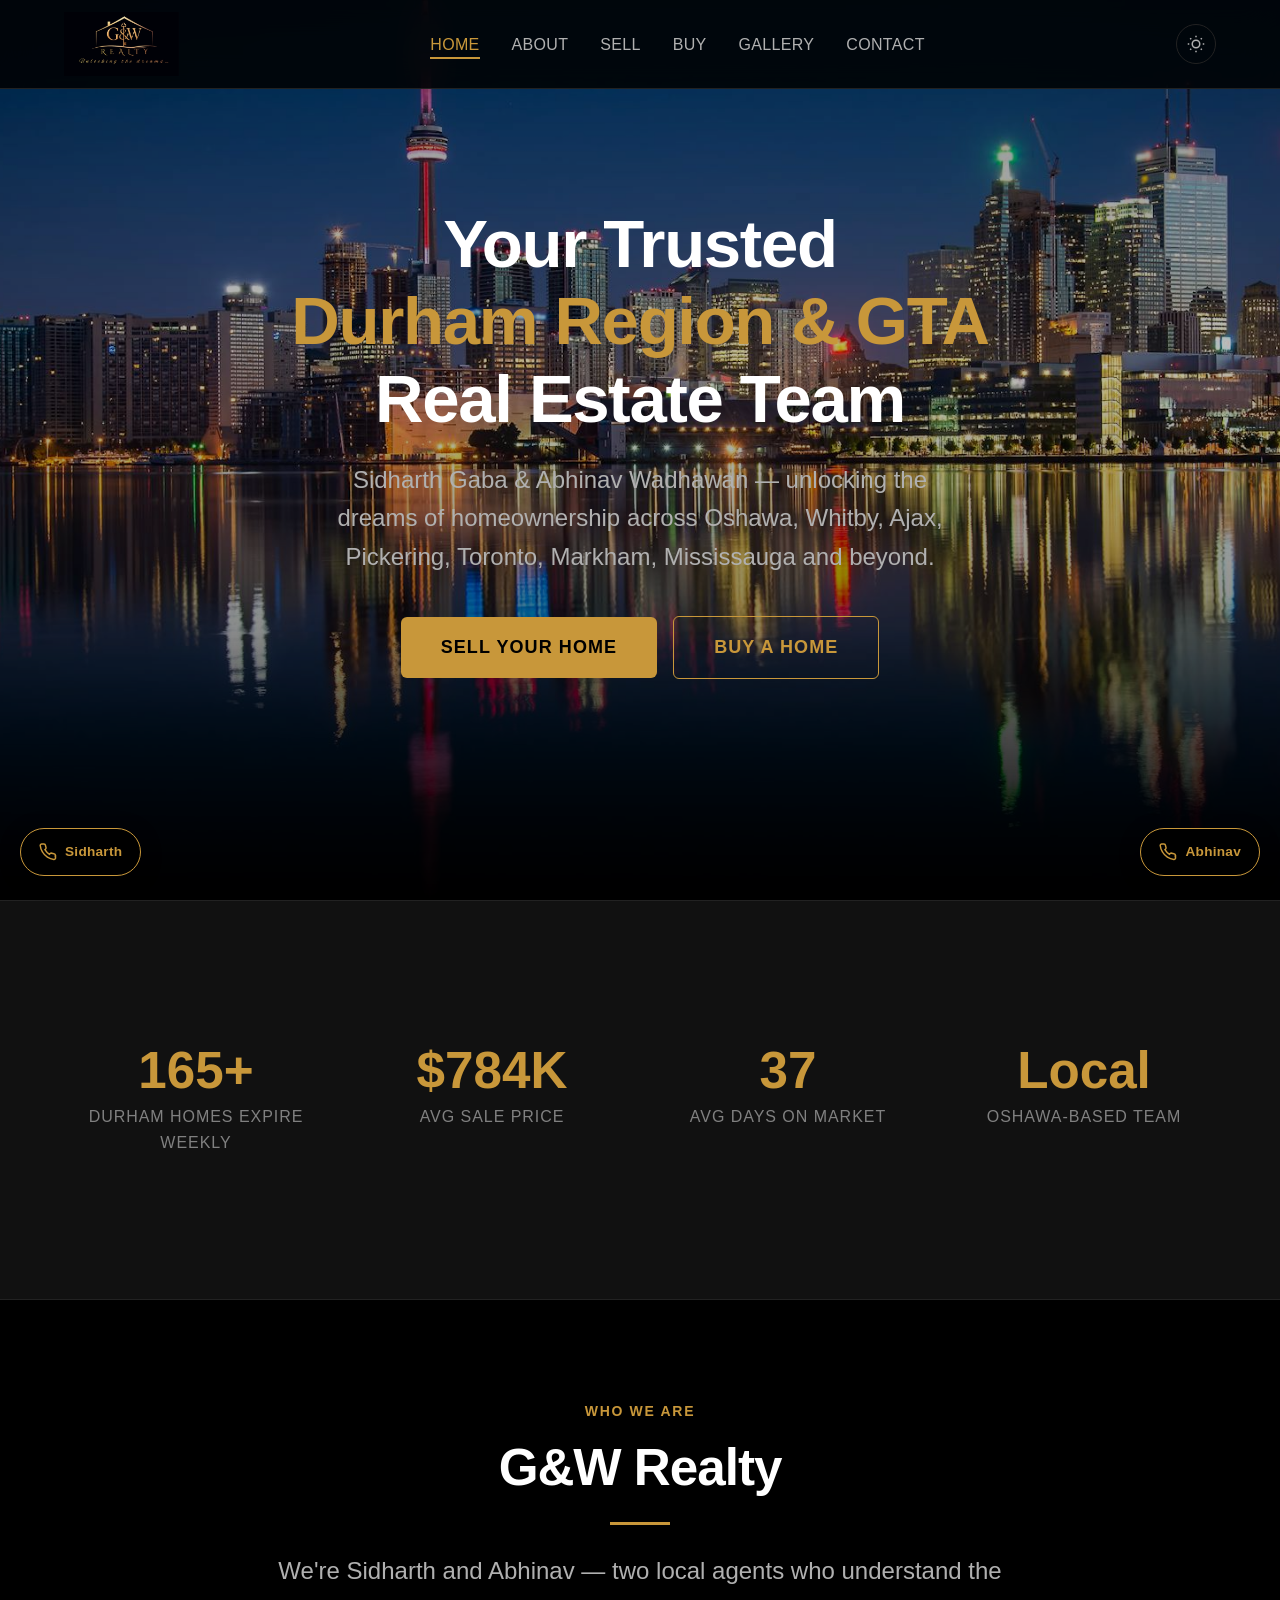
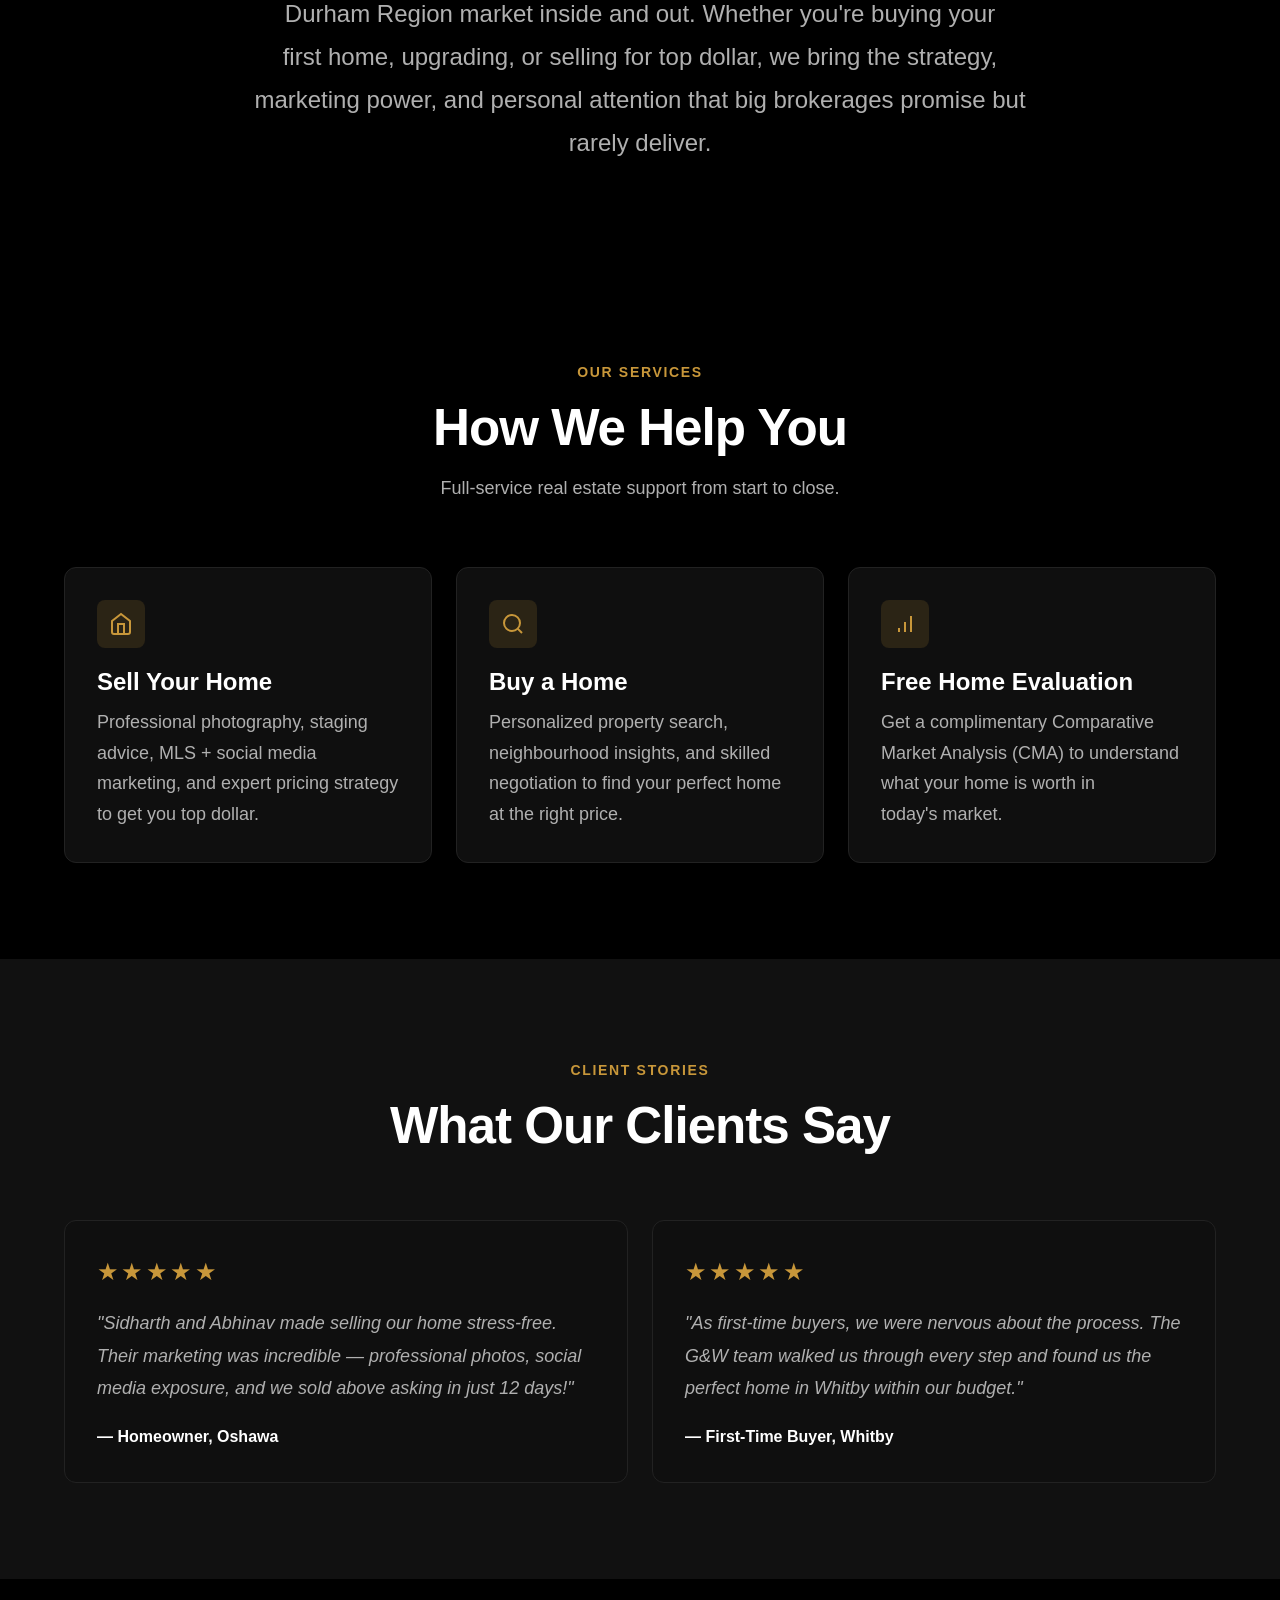
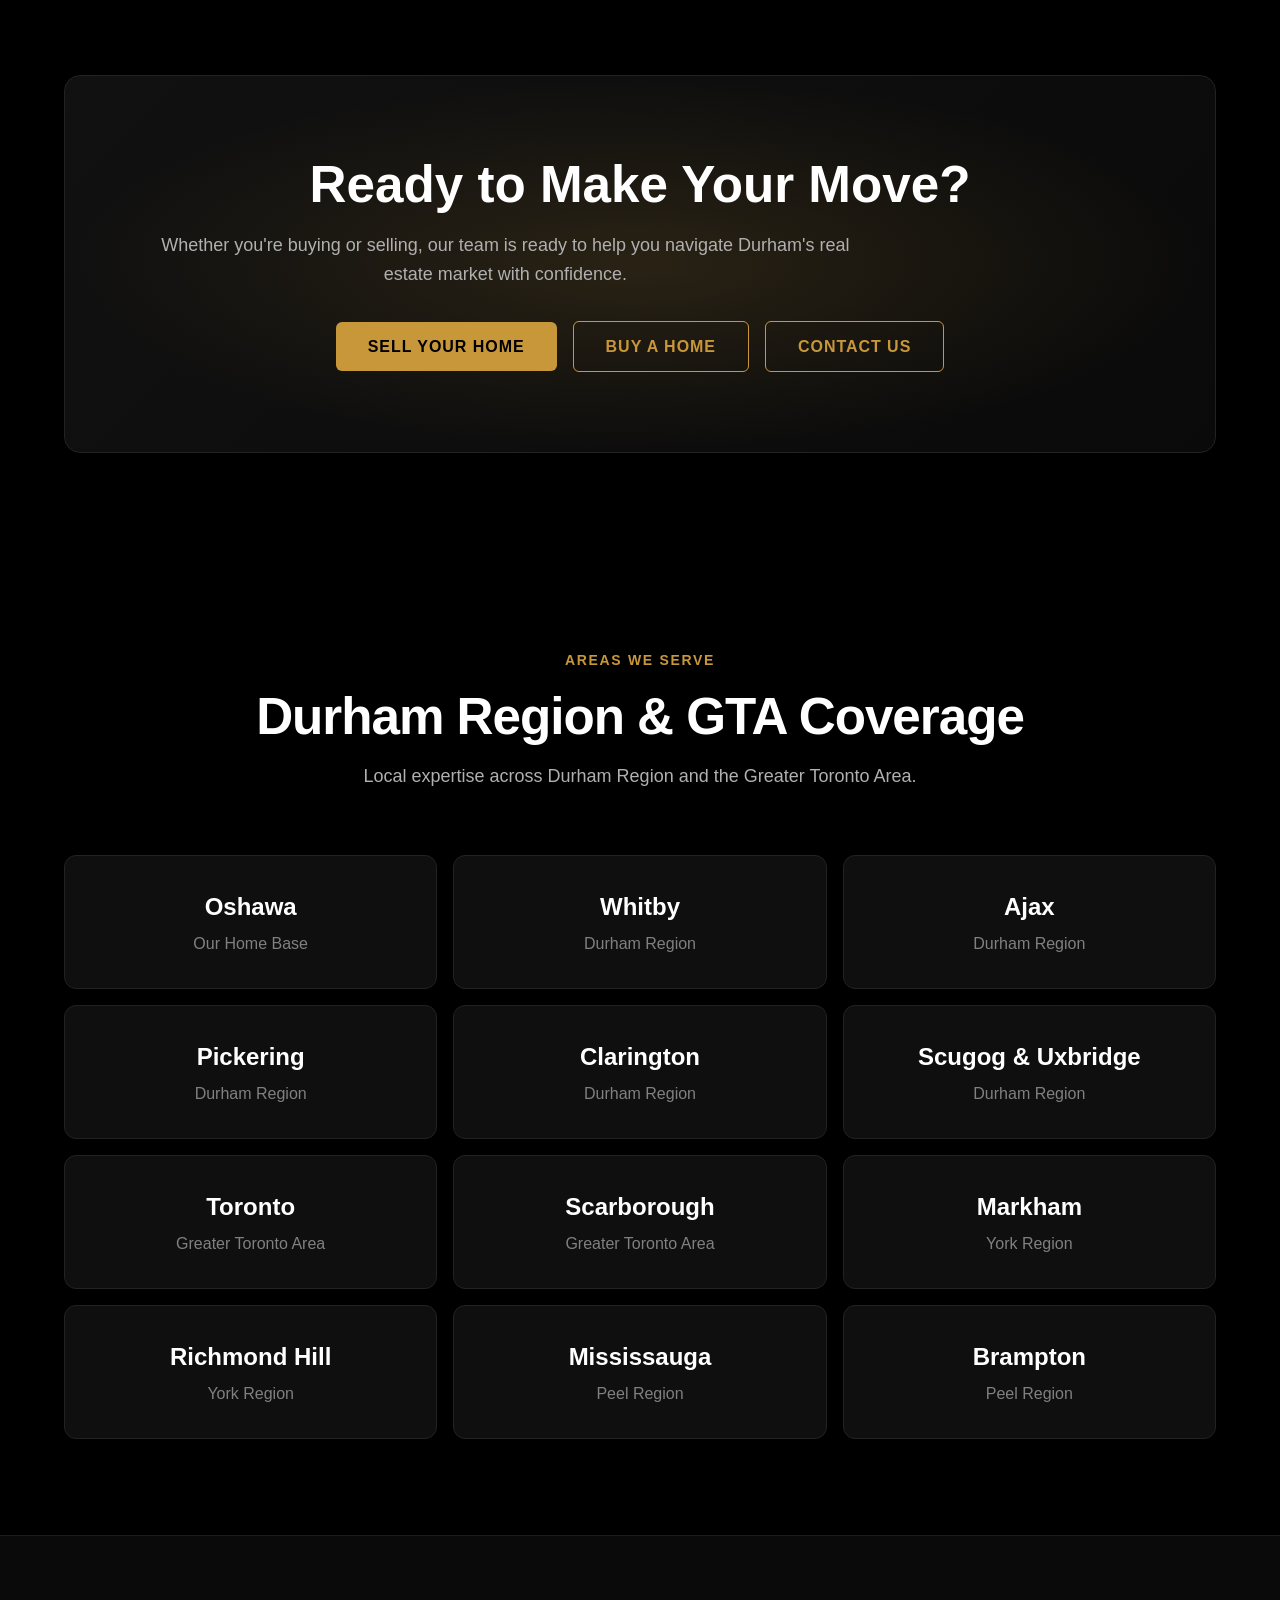
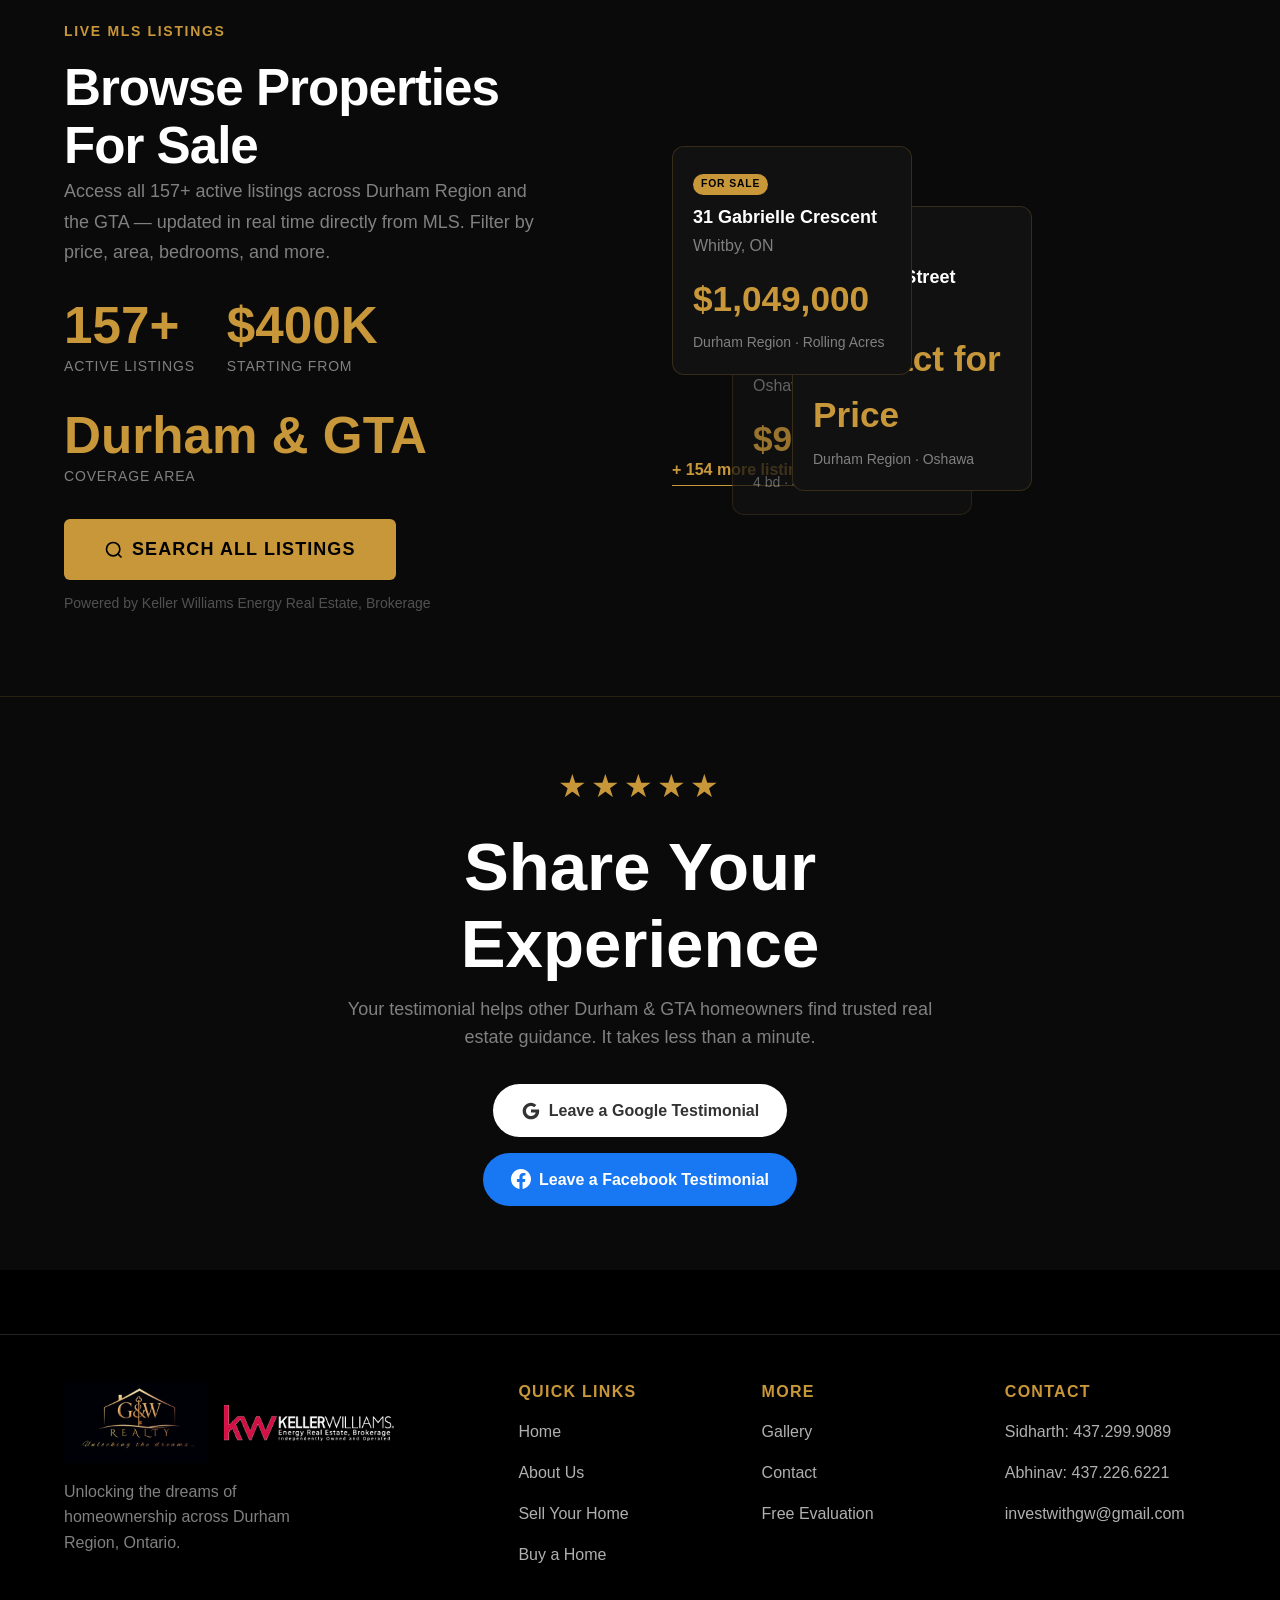
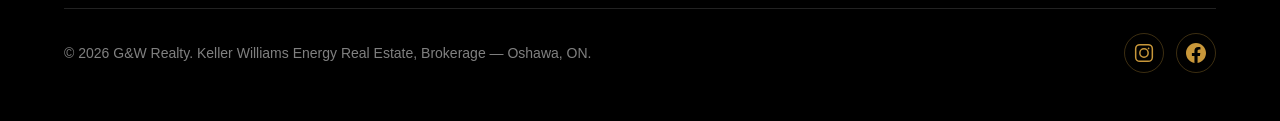
==== commit badfc7b9: "Add files via upload" ====
--- a/index.html
+++ b/index.html
@@ -1,313 +1,376 @@
 <!DOCTYPE html>
 <html lang="en" data-theme="dark">
 <head>
-  <meta charset="UTF-8" />
-  <meta name="viewport" content="width=device-width, initial-scale=1.0" />
-  <title>G&W Realty — Free Home Evaluation | Durham Region</title>
-  <meta name="description" content="Find out what your Durham Region home is worth. G&W Realty offers a free, no-obligation home valuation from local experts Sidharth Gaba and Abhinav Wadhawan." />
-
-  <!-- Fonts -->
-  <link href="https://api.fontshare.com/v2/css?f[]=cabinet-grotesk@400,500,700,800&f[]=satoshi@400,500&display=swap" rel="stylesheet" />
-
-  <link rel="stylesheet" href="style.css" />
+  <meta charset="UTF-8">
+  <meta name="viewport" content="width=device-width, initial-scale=1.0">
+  <title>G&W Realty — Your Trusted Durham Region Real Estate Team</title>
+  <meta name="description" content="G&W Realty — Sidharth Gaba and Abhinav Wadhawan, your trusted real estate team serving Durham Region and the Greater Toronto Area. Serving Oshawa, Whitby, Ajax, Pickering, Clarington, Toronto, Markham, Mississauga and beyond.">
+  <link href="https://api.fontshare.com/v2/css?f[]=cabinet-grotesk@400,500,700,800&f[]=satoshi@300,400,500,700&display=swap" rel="stylesheet">
+  <link rel="stylesheet" href="style.css">
 </head>
 <body>
 
-  <!-- NAV -->
-  <nav class="nav">
-    <div class="nav-inner">
-      <a href="index.html" class="logo" aria-label="G&W Realty home">
-        <img src="gw-logo.jpeg" alt="G&amp;W Realty" class="logo-img" />
+  <!-- Navigation -->
+  <nav class="nav" role="navigation" aria-label="Main navigation">
+    <div class="nav__inner">
+      <a href="index.html" class="nav__logo" aria-label="G&W Realty Home">
+        <img src="gw-logo.jpeg" alt="G&W Realty" width="120" height="44">
       </a>
-      <div class="nav-actions">
-        <a href="buyer.html" class="nav-link">I'm a Buyer</a>
-        <a href="index.html" class="btn btn-primary btn-sm">Free Evaluation</a>
-        <button data-theme-toggle aria-label="Switch to dark mode" class="theme-toggle">
-          <svg width="18" height="18" viewBox="0 0 24 24" fill="none" stroke="currentColor" stroke-width="2"><path d="M21 12.79A9 9 0 1 1 11.21 3 7 7 0 0 0 21 12.79z"/></svg>
+      <ul class="nav__links" role="list">
+        <li><a href="index.html">Home</a></li>
+        <li><a href="about.html">About</a></li>
+        <li><a href="sell.html">Sell</a></li>
+        <li><a href="buy.html">Buy</a></li>
+        <li><a href="gallery.html">Gallery</a></li>
+        <li><a href="contact.html">Contact</a></li>
+      </ul>
+      <div class="nav__actions">
+        <button class="theme-toggle" data-theme-toggle aria-label="Toggle theme">
+          <svg width="18" height="18" viewBox="0 0 24 24" fill="none" stroke="currentColor" stroke-width="2"><circle cx="12" cy="12" r="5"/><path d="M12 1v2M12 21v2M4.22 4.22l1.42 1.42M18.36 18.36l1.42 1.42M1 12h2M21 12h2M4.22 19.78l1.42-1.42M18.36 5.64l1.42-1.42"/></svg>
         </button>
+        <button class="hamburger" aria-label="Open menu" aria-expanded="false">
+          <span></span><span></span><span></span>
+        </button>
       </div>
     </div>
   </nav>
 
-  <!-- HERO -->
+  <!-- Mobile Nav -->
+  <ul class="mobile-nav" role="list">
+    <li><a href="index.html">Home</a></li>
+    <li><a href="about.html">About</a></li>
+    <li><a href="sell.html">Sell</a></li>
+    <li><a href="buy.html">Buy</a></li>
+    <li><a href="gallery.html">Gallery</a></li>
+    <li><a href="contact.html">Contact</a></li>
+  </ul>
+
+  <!-- Hero -->
   <section class="hero">
-    <div class="hero-bg">
-      <div class="hero-shape hero-shape-1"></div>
-      <div class="hero-shape hero-shape-2"></div>
-    </div>
-    <div class="container">
-      <div class="hero-inner">
-        <div class="hero-content">
-          <div class="badge">Durham Region's Local Team</div>
-          <h1 class="hero-headline">What Is Your<br/><span class="headline-accent">Home Worth?</span></h1>
-          <p class="hero-sub">Get a free, accurate home valuation from G&W Realty — your local Durham Region experts. No obligation, no pressure, just real numbers from agents who know Oshawa, Whitby, Ajax, and Pickering inside out.</p>
-          <ul class="trust-list">
-            <li>
-              <svg width="18" height="18" viewBox="0 0 24 24" fill="none" stroke="currentColor" stroke-width="2.5"><polyline points="20 6 9 17 4 12"/></svg>
-              Results delivered in 24 hours
-            </li>
-            <li>
-              <svg width="18" height="18" viewBox="0 0 24 24" fill="none" stroke="currentColor" stroke-width="2.5"><polyline points="20 6 9 17 4 12"/></svg>
-              100% free &amp; no obligation
-            </li>
-            <li>
-              <svg width="18" height="18" viewBox="0 0 24 24" fill="none" stroke="currentColor" stroke-width="2.5"><polyline points="20 6 9 17 4 12"/></svg>
-              Based on real Durham sold data
-            </li>
+    <div class="hero__bg">
+      <div class="hero__bg-city" aria-hidden="true"></div>
+      <div class="hero__bg-team" aria-hidden="true"></div>
+    </div>
+
+    <div class="hero__content">
+
+      <h1 class="hero__title reveal">Your Trusted<br><span class="gold">Durham Region &amp; GTA</span><br>Real Estate Team</h1>
+      <p class="hero__subtitle reveal">Sidharth Gaba &amp; Abhinav Wadhawan — unlocking the dreams of homeownership across Oshawa, Whitby, Ajax, Pickering, Toronto, Markham, Mississauga and beyond.</p>
+      <div class="btn-group reveal">
+        <a href="sell.html" class="btn btn--gold btn--lg">Sell Your Home</a>
+        <a href="buy.html" class="btn btn--outline btn--lg">Buy a Home</a>
+      </div>
+    </div>
+  </section>
+
+  <!-- Stats -->
+  <section class="stats">
+    <div class="container">
+      <div class="stats__grid">
+        <div class="reveal">
+          <div class="stat__number" data-count="172" data-suffix="+">0+</div>
+          <div class="stat__label">Durham Homes Expire Weekly</div>
+        </div>
+        <div class="reveal reveal-delay-1">
+          <div class="stat__number" data-prefix="$" data-count="818" data-suffix="K">$0K</div>
+          <div class="stat__label">Avg Sale Price</div>
+        </div>
+        <div class="reveal reveal-delay-2">
+          <div class="stat__number" data-count="39">0</div>
+          <div class="stat__label">Avg Days on Market</div>
+        </div>
+        <div class="reveal reveal-delay-3">
+          <div class="stat__number">Local</div>
+          <div class="stat__label">Oshawa-Based Team</div>
+        </div>
+      </div>
+    </div>
+  </section>
+
+  <!-- Intro -->
+  <section>
+    <div class="container">
+      <div class="intro-content reveal">
+        <span class="section-label">Who We Are</span>
+        <h2 class="section-title" style="margin-bottom:var(--space-6)">G&amp;W Realty</h2>
+        <hr class="gold-line">
+        <p>We're Sidharth and Abhinav — two local agents who understand the Durham Region market inside and out. Whether you're buying your first home, upgrading, or selling for top dollar, we bring the strategy, marketing power, and personal attention that big brokerages promise but rarely deliver.</p>
+      </div>
+    </div>
+  </section>
+
+  <!-- Services -->
+  <section>
+    <div class="container">
+      <div class="section-header reveal">
+        <span class="section-label">Our Services</span>
+        <h2 class="section-title">How We Help You</h2>
+        <p class="section-subtitle">Full-service real estate support from start to close.</p>
+      </div>
+      <div class="services-grid">
+        <div class="card reveal">
+          <div class="card__icon">
+            <svg viewBox="0 0 24 24" fill="none" stroke="currentColor" stroke-width="2"><path d="M3 9l9-7 9 7v11a2 2 0 0 1-2 2H5a2 2 0 0 1-2-2z"/><polyline points="9 22 9 12 15 12 15 22"/></svg>
+          </div>
+          <h3 class="card__title">Sell Your Home</h3>
+          <p class="card__text">Professional photography, staging advice, MLS + social media marketing, and expert pricing strategy to get you top dollar.</p>
+        </div>
+        <div class="card reveal reveal-delay-1">
+          <div class="card__icon">
+            <svg viewBox="0 0 24 24" fill="none" stroke="currentColor" stroke-width="2"><circle cx="11" cy="11" r="8"/><path d="m21 21-4.35-4.35"/></svg>
+          </div>
+          <h3 class="card__title">Buy a Home</h3>
+          <p class="card__text">Personalized property search, neighbourhood insights, and skilled negotiation to find your perfect home at the right price.</p>
+        </div>
+        <div class="card reveal reveal-delay-2">
+          <div class="card__icon">
+            <svg viewBox="0 0 24 24" fill="none" stroke="currentColor" stroke-width="2"><path d="M12 20V10"/><path d="M18 20V4"/><path d="M6 20v-4"/></svg>
+          </div>
+          <h3 class="card__title">Free Home Evaluation</h3>
+          <p class="card__text">Get a complimentary Comparative Market Analysis (CMA) to understand what your home is worth in today's market.</p>
+        </div>
+      </div>
+    </div>
+  </section>
+
+  <!-- Testimonials -->
+  <section style="background:var(--color-surface-2)">
+    <div class="container">
+      <div class="section-header reveal">
+        <span class="section-label">Client Stories</span>
+        <h2 class="section-title">What Our Clients Say</h2>
+      </div>
+      <div class="testimonials-grid">
+        <div class="testimonial-card reveal">
+          <div class="testimonial-card__stars">★★★★★</div>
+          <p class="testimonial-card__quote">"Sidharth and Abhinav made selling our home stress-free. Their marketing was incredible — professional photos, social media exposure, and we sold above asking in just 12 days!"</p>
+          <p class="testimonial-card__author">— Homeowner, Oshawa</p>
+        </div>
+        <div class="testimonial-card reveal reveal-delay-1">
+          <div class="testimonial-card__stars">★★★★★</div>
+          <p class="testimonial-card__quote">"As first-time buyers, we were nervous about the process. The G&W team walked us through every step and found us the perfect home in Whitby within our budget."</p>
+          <p class="testimonial-card__author">— First-Time Buyer, Whitby</p>
+        </div>
+      </div>
+    </div>
+  </section>
+
+  <!-- CTA -->
+  <section>
+    <div class="container">
+      <div class="cta-banner reveal">
+        <h2 class="cta-banner__title">Ready to Make Your Move?</h2>
+        <p class="cta-banner__text">Whether you're buying or selling, our team is ready to help you navigate Durham's real estate market with confidence.</p>
+        <div class="btn-group" style="position:relative">
+          <a href="sell.html" class="btn btn--gold">Sell Your Home</a>
+          <a href="buy.html" class="btn btn--outline">Buy a Home</a>
+          <a href="contact.html" class="btn btn--outline">Contact Us</a>
+        </div>
+      </div>
+    </div>
+  </section>
+
+  <!-- Areas Served -->
+  <section>
+    <div class="container">
+      <div class="section-header reveal">
+        <span class="section-label">Areas We Serve</span>
+        <h2 class="section-title">Durham Region &amp; GTA Coverage</h2>
+        <p class="section-subtitle">Local expertise across Durham Region and the Greater Toronto Area.</p>
+      </div>
+      <div class="areas-grid">
+        <div class="area-card reveal">
+          <div class="area-card__name">Oshawa</div>
+          <div class="area-card__region">Our Home Base</div>
+        </div>
+        <div class="area-card reveal reveal-delay-1">
+          <div class="area-card__name">Whitby</div>
+          <div class="area-card__region">Durham Region</div>
+        </div>
+        <div class="area-card reveal reveal-delay-2">
+          <div class="area-card__name">Ajax</div>
+          <div class="area-card__region">Durham Region</div>
+        </div>
+        <div class="area-card reveal reveal-delay-1">
+          <div class="area-card__name">Pickering</div>
+          <div class="area-card__region">Durham Region</div>
+        </div>
+        <div class="area-card reveal reveal-delay-2">
+          <div class="area-card__name">Clarington</div>
+          <div class="area-card__region">Durham Region</div>
+        </div>
+        <div class="area-card reveal reveal-delay-3">
+          <div class="area-card__name">Scugog &amp; Uxbridge</div>
+          <div class="area-card__region">Durham Region</div>
+        </div>
+        <div class="area-card reveal reveal-delay-1">
+          <div class="area-card__name">Toronto</div>
+          <div class="area-card__region">Greater Toronto Area</div>
+        </div>
+        <div class="area-card reveal reveal-delay-2">
+          <div class="area-card__name">Scarborough</div>
+          <div class="area-card__region">Greater Toronto Area</div>
+        </div>
+        <div class="area-card reveal reveal-delay-3">
+          <div class="area-card__name">Markham</div>
+          <div class="area-card__region">York Region</div>
+        </div>
+        <div class="area-card reveal reveal-delay-1">
+          <div class="area-card__name">Richmond Hill</div>
+          <div class="area-card__region">York Region</div>
+        </div>
+        <div class="area-card reveal reveal-delay-2">
+          <div class="area-card__name">Mississauga</div>
+          <div class="area-card__region">Peel Region</div>
+        </div>
+        <div class="area-card reveal reveal-delay-3">
+          <div class="area-card__name">Brampton</div>
+          <div class="area-card__region">Peel Region</div>
+        </div>
+      </div>
+    </div>
+  </section>
+
+
+  <!-- Leave a Review -->
+  <!-- Browse Listings -->
+  <section class="listings-section">
+    <div class="container">
+      <div class="listings-inner reveal">
+        <div class="listings-text">
+          <span class="section-label">Live MLS Listings</span>
+          <h2 class="section-title">Browse Properties For Sale</h2>
+          <p>Access all 157+ active listings across Durham Region and the GTA — updated in real time directly from MLS. Filter by price, area, bedrooms, and more.</p>
+          <div class="listings-stats">
+            <div class="lst-stat">
+              <span class="lst-num">157+</span>
+              <span class="lst-label">Active Listings</span>
+            </div>
+            <div class="lst-stat">
+              <span class="lst-num">$400K</span>
+              <span class="lst-label">Starting From</span>
+            </div>
+            <div class="lst-stat">
+              <span class="lst-num">Durham &amp; GTA</span>
+              <span class="lst-label">Coverage Area</span>
+            </div>
+          </div>
+          <a href="https://gwrealty.kw.com/search/sale" target="_blank" rel="noopener" class="btn btn--gold btn--lg listings-cta">
+            <svg width="20" height="20" viewBox="0 0 24 24" fill="none" stroke="currentColor" stroke-width="2"><circle cx="11" cy="11" r="8"/><path d="m21 21-4.35-4.35"/></svg>
+            Search All Listings
+          </a>
+          <p class="listings-note">Powered by Keller Williams Energy Real Estate, Brokerage</p>
+        </div>
+        <div class="listings-visual">
+          <div class="listing-card-preview">
+            <div class="lcp-tag">For Sale</div>
+            <div class="lcp-addr">31 Gabrielle Crescent</div>
+            <div class="lcp-loc">Whitby, ON</div>
+            <div class="lcp-price">$1,049,000</div>
+            <div class="lcp-details">Durham Region · Rolling Acres</div>
+          </div>
+          <div class="listing-card-preview lcp--offset">
+            <div class="lcp-tag">For Sale</div>
+            <div class="lcp-addr">49 Artania Street</div>
+            <div class="lcp-loc">Oshawa, ON</div>
+            <div class="lcp-price">Contact for Price</div>
+            <div class="lcp-details">Durham Region · Oshawa</div>
+          </div>
+          <div class="listing-card-preview lcp--offset2">
+            <div class="lcp-tag">For Sale</div>
+            <div class="lcp-addr">784 Ormond Drive</div>
+            <div class="lcp-loc">Oshawa, ON L1K 3B6</div>
+            <div class="lcp-price">$979,000</div>
+            <div class="lcp-details">4 bd · 4 ba · 1,750 sq ft</div>
+          </div>
+          <a href="https://gwrealty.kw.com/search/sale" target="_blank" rel="noopener" class="lcp-more">+ 154 more listings →</a>
+        </div>
+      </div>
+    </div>
+  </section>
+
+  <section class="review-section">
+    <div class="container">
+      <div class="review-inner reveal">
+        <div class="review-stars">&#9733;&#9733;&#9733;&#9733;&#9733;</div>
+        <h2 class="review-title">Share Your Experience</h2>
+        <p class="review-subtitle">Your testimonial helps other Durham &amp; GTA homeowners find trusted real estate guidance. It takes less than a minute.</p>
+        <div class="review-btns">
+          <a href="https://share.google/AxCrfMbP7HYk20B0r" target="_blank" rel="noopener" class="btn-review btn-review--google">
+            <svg width="20" height="20" viewBox="0 0 24 24" fill="currentColor" aria-hidden="true"><path d="M21.8 10.2H12v3.6h5.6c-.5 2.5-2.7 4.2-5.6 4.2-3.3 0-6-2.7-6-6s2.7-6 6-6c1.5 0 2.8.5 3.8 1.4l2.6-2.6C16.8 3.2 14.6 2 12 2 6.5 2 2 6.5 2 12s4.5 10 10 10c5.5 0 9.8-4 9.8-9.8 0-.7-.1-1.4-.2-2z"/></svg>
+            Leave a Google Testimonial
+          </a>
+          <a href="https://www.facebook.com/profile.php?id=61574235196462" target="_blank" rel="noopener" class="btn-review btn-review--facebook">
+            <svg width="20" height="20" viewBox="0 0 24 24" fill="currentColor" aria-hidden="true"><path d="M24 12.07C24 5.41 18.63 0 12 0S0 5.41 0 12.07C0 18.1 4.39 23.1 10.13 24v-8.44H7.08v-3.49h3.04V9.41c0-3.02 1.8-4.7 4.54-4.7 1.31 0 2.68.24 2.68.24v2.97h-1.51c-1.49 0-1.95.93-1.95 1.88v2.27h3.32l-.53 3.49h-2.79V24C19.61 23.1 24 18.1 24 12.07z"/></svg>
+            Leave a Facebook Testimonial
+          </a>
+        </div>
+      </div>
+    </div>
+  </section>
+
+  <!-- Footer -->
+  <footer class="footer">
+    <div class="container">
+      <div class="footer__grid">
+        <div class="footer__brand">
+          <div class="footer__logos">
+            <img src="gw-logo.jpeg" alt="G&W Realty" height="40">
+            <img src="kw-logo.png" alt="Keller Williams Energy" height="36">
+          </div>
+          <p class="footer__tagline">Unlocking the dreams of homeownership across Durham Region, Ontario.</p>
+        </div>
+        <div>
+          <h4 class="footer__heading">Quick Links</h4>
+          <ul class="footer__links" role="list">
+            <li><a href="index.html">Home</a></li>
+            <li><a href="about.html">About Us</a></li>
+            <li><a href="sell.html">Sell Your Home</a></li>
+            <li><a href="buy.html">Buy a Home</a></li>
           </ul>
         </div>
-
-        <!-- LEAD FORM -->
-        <div class="form-card">
-          <div class="form-card-header">
-            <h2>Get Your Free Home Evaluation</h2>
-            <p>Takes under 60 seconds</p>
-          </div>
-          <form class="lead-form" id="sellerForm" action="https://formspree.io/f/xdapqovd" method="POST">
-            <input type="hidden" name="_subject" value="New Seller Lead — G&W Realty" />
-            <input type="hidden" name="_next" value="https://www.perplexity.ai/computer/a/g-w-realty-lead-capture-funnel-oHmUKdCLTeyH337_C3zAZA/thankyou.html?type=seller" />
-            <div class="form-group">
-              <label for="address">Property Address</label>
-              <input type="text" id="address" name="address" placeholder="e.g. 142 Taunton Rd, Oshawa" required />
-            </div>
-            <div class="form-row">
-              <div class="form-group">
-                <label for="name">Your Name</label>
-                <input type="text" id="name" name="name" placeholder="First &amp; Last Name" required />
-              </div>
-              <div class="form-group">
-                <label for="phone">Phone Number</label>
-                <input type="tel" id="phone" name="phone" placeholder="(416) 555-0123" required />
-              </div>
-            </div>
-            <div class="form-group">
-              <label for="email">Email Address</label>
-              <input type="email" id="email" name="email" placeholder="you@email.com" required />
-            </div>
-            <div class="form-group">
-              <label for="timeline">When are you thinking of selling?</label>
-              <select id="timeline" name="timeline">
-                <option value="">Select a timeline</option>
-                <option value="asap">As soon as possible</option>
-                <option value="1-3months">1–3 months</option>
-                <option value="3-6months">3–6 months</option>
-                <option value="6-12months">6–12 months</option>
-                <option value="just-curious">Just curious about my home's value</option>
-              </select>
-            </div>
-            <button type="submit" class="btn btn-primary btn-full">
-              Get My Free Evaluation
-              <svg width="18" height="18" viewBox="0 0 24 24" fill="none" stroke="currentColor" stroke-width="2.5"><path d="M5 12h14M12 5l7 7-7 7"/></svg>
-            </button>
-            <p class="form-disclaimer">Keller Williams Energy Real Estate, Brokerage. Your information is private and will never be shared.</p>
-          </form>
-        </div>
-      </div>
-    </div>
-  </section>
-
-  <!-- SOCIAL PROOF BAR -->
-  <div class="social-bar">
-    <div class="container">
-      <div class="social-bar-inner">
-        <div class="stat">
-          <span class="stat-num">172+</span>
-          <span class="stat-label">Durham homes expire weekly</span>
-        </div>
-        <div class="divider-v"></div>
-        <div class="stat">
-          <span class="stat-num">$818K</span>
-          <span class="stat-label">Avg Durham sale price</span>
-        </div>
-        <div class="divider-v"></div>
-        <div class="stat">
-          <span class="stat-num">39</span>
-          <span class="stat-label">Avg days on market</span>
-        </div>
-        <div class="divider-v"></div>
-        <div class="stat">
-          <span class="stat-num">Local</span>
-          <span class="stat-label">Oshawa-based team</span>
-        </div>
-      </div>
-    </div>
+        <div>
+          <h4 class="footer__heading">More</h4>
+          <ul class="footer__links" role="list">
+            <li><a href="gallery.html">Gallery</a></li>
+            <li><a href="contact.html">Contact</a></li>
+            <li><a href="https://contact.investwithgw.ca" target="_blank" rel="noopener">Free Evaluation</a></li>
+          </ul>
+        </div>
+        <div>
+          <h4 class="footer__heading">Contact</h4>
+          <ul class="footer__links" role="list">
+            <li><a href="tel:4372999089">Sidharth: 437.299.9089</a></li>
+            <li><a href="tel:4372266221">Abhinav: 437.226.6221</a></li>
+            <li><a href="mailto:investwithgw@gmail.com">investwithgw@gmail.com</a></li>
+          </ul>
+        </div>
+      </div>
+      <div class="footer__bottom">
+        <p class="footer__copyright">&copy; 2026 G&amp;W Realty. Keller Williams Energy Real Estate, Brokerage &mdash; Oshawa, ON.</p>
+        <div class="footer__social">
+          <a href="https://www.instagram.com/investwithgw" target="_blank" rel="noopener" aria-label="Instagram" class="social-icon">
+            <svg width="20" height="20" viewBox="0 0 24 24" fill="none" stroke="currentColor" stroke-width="1.8"><rect x="2" y="2" width="20" height="20" rx="5" ry="5"/><circle cx="12" cy="12" r="5"/><circle cx="17.5" cy="6.5" r="1" fill="currentColor" stroke="none"/></svg>
+          </a>
+          <a href="https://www.facebook.com/profile.php?id=61574235196462" target="_blank" rel="noopener" aria-label="Facebook" class="social-icon">
+            <svg width="20" height="20" viewBox="0 0 24 24" fill="currentColor"><path d="M24 12.07C24 5.41 18.63 0 12 0S0 5.41 0 12.07C0 18.1 4.39 23.1 10.13 24v-8.44H7.08v-3.49h3.04V9.41c0-3.02 1.8-4.7 4.54-4.7 1.31 0 2.68.24 2.68.24v2.97h-1.51c-1.49 0-1.95.93-1.95 1.88v2.27h3.32l-.53 3.49h-2.79V24C19.61 23.1 24 18.1 24 12.07z"/></svg>
+          </a>
+        </div>
+      </div>
+    </div>
+  </footer>
+
+  <!-- Floating Call Buttons -->
+  <div class="float-calls" aria-label="Quick call buttons">
+    <a href="tel:4372999089" class="float-call float-call--1">
+      <svg width="18" height="18" viewBox="0 0 24 24" fill="none" stroke="currentColor" stroke-width="2"><path d="M22 16.92v3a2 2 0 0 1-2.18 2 19.79 19.79 0 0 1-8.63-3.07A19.5 19.5 0 0 1 4.69 12a19.79 19.79 0 0 1-3.07-8.67A2 2 0 0 1 3.6 1.28h3a2 2 0 0 1 2 1.72 12.84 12.84 0 0 0 .7 2.81 2 2 0 0 1-.45 2.11L7.91 8.96a16 16 0 0 0 6.08 6.08l.94-.94a2 2 0 0 1 2.11-.45 12.84 12.84 0 0 0 2.81.7A2 2 0 0 1 21.72 16.92z"/></svg>
+      <span>Sidharth</span>
+    </a>
+    <a href="tel:4372266221" class="float-call float-call--2">
+      <svg width="18" height="18" viewBox="0 0 24 24" fill="none" stroke="currentColor" stroke-width="2"><path d="M22 16.92v3a2 2 0 0 1-2.18 2 19.79 19.79 0 0 1-8.63-3.07A19.5 19.5 0 0 1 4.69 12a19.79 19.79 0 0 1-3.07-8.67A2 2 0 0 1 3.6 1.28h3a2 2 0 0 1 2 1.72 12.84 12.84 0 0 0 .7 2.81 2 2 0 0 1-.45 2.11L7.91 8.96a16 16 0 0 0 6.08 6.08l.94-.94a2 2 0 0 1 2.11-.45 12.84 12.84 0 0 0 2.81.7A2 2 0 0 1 21.72 16.92z"/></svg>
+      <span>Abhinav</span>
+    </a>
   </div>
-
-  <!-- HOW IT WORKS -->
-  <section class="section">
-    <div class="container">
-      <div class="section-header">
-        <h2 class="section-title">How It Works</h2>
-        <p class="section-sub">Three steps to knowing exactly what your home is worth in today's Durham market.</p>
-      </div>
-      <div class="steps">
-        <div class="step">
-          <div class="step-num">01</div>
-          <h3>Submit Your Address</h3>
-          <p>Fill in your property details above. Takes less than a minute and there's no commitment required.</p>
-        </div>
-        <div class="step-arrow">
-          <svg width="24" height="24" viewBox="0 0 24 24" fill="none" stroke="currentColor" stroke-width="2"><path d="M5 12h14M12 5l7 7-7 7"/></svg>
-        </div>
-        <div class="step">
-          <div class="step-num">02</div>
-          <h3>We Analyze the Market</h3>
-          <p>Sidharth or Abhinav personally reviews comparable sales, active listings, and Durham Region trends.</p>
-        </div>
-        <div class="step-arrow">
-          <svg width="24" height="24" viewBox="0 0 24 24" fill="none" stroke="currentColor" stroke-width="2"><path d="M5 12h14M12 5l7 7-7 7"/></svg>
-        </div>
-        <div class="step">
-          <div class="step-num">03</div>
-          <h3>Get Your Valuation</h3>
-          <p>Receive your custom Comparative Market Analysis (CMA) within 24 hours — by phone or email, your choice.</p>
-        </div>
-      </div>
-    </div>
-  </section>
-
-  <!-- AREAS WE SERVE -->
-  <section class="section section-alt">
-    <div class="container">
-      <div class="section-header">
-        <h2 class="section-title">We Know Durham</h2>
-        <p class="section-sub">Hyperlocal expertise across every community in the region.</p>
-      </div>
-      <div class="areas-grid">
-        <div class="area-card">
-          <div class="area-icon">🏙️</div>
-          <h3>Oshawa</h3>
-          <p>McLaughlin, Vanier, O'Neill, Eastdale, Windfields, Centennial</p>
-          <div class="area-stat">Avg $709K · 39 DOM</div>
-        </div>
-        <div class="area-card">
-          <div class="area-icon">🌿</div>
-          <h3>Whitby</h3>
-          <p>Rolling Acres, Downtown, Brooklin, Port Whitby, Taunton North</p>
-          <div class="area-stat">Avg $921K · 39 DOM</div>
-        </div>
-        <div class="area-card">
-          <div class="area-icon">🌊</div>
-          <h3>Ajax</h3>
-          <p>Central Ajax, South Ajax, Pickering Village, Lakeside</p>
-          <div class="area-stat">Avg $880K · 39 DOM</div>
-        </div>
-        <div class="area-card">
-          <div class="area-icon">🏘️</div>
-          <h3>Pickering</h3>
-          <p>Village East, Liverpool, Amberlea, West Shore, Dunbarton</p>
-          <div class="area-stat">Avg $936K · 39 DOM</div>
-        </div>
-        <div class="area-card">
-          <div class="area-icon">🌱</div>
-          <h3>Clarington</h3>
-          <p>Bowmanville, Courtice, Newcastle, Orono</p>
-          <div class="area-stat">Avg $729K · 39 DOM</div>
-        </div>
-        <div class="area-card">
-          <div class="area-icon">🏡</div>
-          <h3>Scugog &amp; Uxbridge</h3>
-          <p>Port Perry, Uxbridge Village, Rural Durham</p>
-          <div class="area-stat">Avg $900K+ · Lifestyle</div>
-        </div>
-      </div>
-    </div>
-  </section>
-
-  <!-- TEAM SECTION -->
-  <section class="section">
-    <div class="container">
-      <div class="team-block">
-        <div class="team-content">
-          <div class="badge">Meet Your Agents</div>
-          <h2 class="section-title">Local Experts.<br/>Real Results.</h2>
-          <p>G&amp;W Realty is a dedicated Durham Region team operating under Keller Williams Energy in Oshawa. Sidharth Gaba and Abhinav Wadhawan bring hands-on local knowledge, professional marketing, and 24/7 availability to every client.</p>
-          <div class="team-contacts">
-            <a href="tel:4372999089" class="contact-card">
-              <div class="contact-avatar">SG</div>
-              <div>
-                <strong>Sidharth Gaba</strong>
-                <span>437-299-9089</span>
-              </div>
-            </a>
-            <a href="tel:4372266221" class="contact-card">
-              <div class="contact-avatar">AW</div>
-              <div>
-                <strong>Abhinav Wadhawan</strong>
-                <span>437-226-6221</span>
-              </div>
-            </a>
-          </div>
-          <p class="brokerage-note">Keller Williams Energy Real Estate, Brokerage — Oshawa, ON</p>
-        </div>
-        <div class="team-visual">
-          <div class="team-photo-wrap">
-            <img src="team-photo.jpeg" alt="Sidharth Gaba and Abhinav Wadhawan — G&W Realty" class="team-photo" />
-          </div>
-          <div class="kw-badge">
-            <img src="kw-logo.jpeg" alt="Keller Williams Energy Real Estate, Brokerage" class="kw-badge-logo" />
-          </div>
-          <div class="value-props">
-            <div class="vp">
-              <svg width="20" height="20" viewBox="0 0 24 24" fill="none" stroke="currentColor" stroke-width="2"><polyline points="20 6 9 17 4 12"/></svg>
-              Professional Photography &amp; Staging
-            </div>
-            <div class="vp">
-              <svg width="20" height="20" viewBox="0 0 24 24" fill="none" stroke="currentColor" stroke-width="2"><polyline points="20 6 9 17 4 12"/></svg>
-              MLS + Social Media Marketing
-            </div>
-            <div class="vp">
-              <svg width="20" height="20" viewBox="0 0 24 24" fill="none" stroke="currentColor" stroke-width="2"><polyline points="20 6 9 17 4 12"/></svg>
-              Free CMA — No Obligation
-            </div>
-            <div class="vp">
-              <svg width="20" height="20" viewBox="0 0 24 24" fill="none" stroke="currentColor" stroke-width="2"><polyline points="20 6 9 17 4 12"/></svg>
-              Bilingual — English &amp; Hindi
-            </div>
-            <div class="vp">
-              <svg width="20" height="20" viewBox="0 0 24 24" fill="none" stroke="currentColor" stroke-width="2"><polyline points="20 6 9 17 4 12"/></svg>
-              24-Hour Response Guarantee
-            </div>
-          </div>
-        </div>
-      </div>
-    </div>
-  </section>
-
-  <!-- BOTTOM CTA -->
-  <section class="cta-section">
-    <div class="container">
-      <div class="cta-inner">
-        <h2>Ready to Know Your Home's Value?</h2>
-        <p>Join Durham homeowners who trust G&amp;W Realty for honest, accurate market insights.</p>
-        <div class="cta-btns">
-          <a href="#sellerForm" class="btn btn-white">Get Free Evaluation</a>
-          <a href="buyer.html" class="btn btn-outline-white">I'm a Buyer</a>
-        </div>
-      </div>
-    </div>
-  </section>
-
-  <!-- FOOTER -->
-  <footer class="footer">
-    <div class="container">
-      <div class="footer-inner">
-        <div>
-          <div class="logo">
-            <img src="gw-logo.jpeg" alt="G&amp;W Realty" class="logo-img logo-img-sm" />
-          </div>
-          <img src="kw-logo.jpeg" alt="Keller Williams Energy Real Estate, Brokerage" class="kw-footer-logo" />
-        </div>
-        <div class="footer-links">
-          <a href="index.html">Sell Your Home</a>
-          <a href="buyer.html">Buy a Home</a>
-          <a href="tel:4372999089">Call Sidharth</a>
-          <a href="tel:4372266221">Call Abhinav</a>
-        </div>
-      </div>
-      <p class="footer-bottom">© 2026 G&amp;W Realty. Keller Williams Energy Real Estate, Brokerage. All rights reserved.</p>
-    </div>
-  </footer>
 
   <script src="main.js"></script>
 </body>
--- a/style.css
+++ b/style.css
@@ -1,365 +1,1810 @@
-/* ============================================================
-   G&W REALTY — LEAD CAPTURE FUNNEL
-   Color palette: Gold (#C8973A) + Deep Navy (#1B2A4A) + White
-   Fonts: Cabinet Grotesk (display) + Satoshi (body)
-   ============================================================ */
-
+/* ================================================================
+   G&W Realty — style.css
+   Black & Gold Real Estate Theme
+   ================================================================ */
+
+/* ── Reset & Base ────────────────────────────────────────────────── */
+*, *::before, *::after { box-sizing: border-box; margin: 0; padding: 0; }
+
+html {
+  -webkit-font-smoothing: antialiased;
+  -moz-osx-font-smoothing: grayscale;
+  text-rendering: optimizeLegibility;
+  scroll-behavior: smooth;
+  scroll-padding-top: 5rem;
+}
+
+body {
+  min-height: 100dvh;
+  line-height: 1.6;
+  font-family: var(--font-body);
+  font-size: var(--text-base);
+  color: var(--color-text);
+  background-color: var(--color-bg);
+  overflow-x: hidden;
+}
+
+img, picture, video, canvas, svg { display: block; max-width: 100%; height: auto; }
+ul[role='list'], ol[role='list'] { list-style: none; }
+input, button, textarea, select { font: inherit; color: inherit; }
+
+h1, h2, h3, h4, h5, h6 { text-wrap: balance; line-height: 1.15; }
+p, li, figcaption { text-wrap: pretty; max-width: 72ch; }
+
+::selection {
+  background: rgba(200, 151, 58, 0.3);
+  color: #fff;
+}
+
+:focus-visible {
+  outline: 2px solid var(--color-gold);
+  outline-offset: 3px;
+  border-radius: 4px;
+}
+
+@media (prefers-reduced-motion: reduce) {
+  *, *::before, *::after {
+    animation-duration: 0.01ms !important;
+    animation-iteration-count: 1 !important;
+    transition-duration: 0.01ms !important;
+    scroll-behavior: auto !important;
+  }
+}
+
+button { cursor: pointer; background: none; border: none; }
+
+a, button, [role='button'], [role='link'], input, textarea, select {
+  transition: color 180ms ease, background 180ms ease, border-color 180ms ease, box-shadow 180ms ease, transform 180ms ease;
+}
+
+.sr-only {
+  position: absolute; width: 1px; height: 1px; padding: 0; margin: -1px;
+  overflow: hidden; clip: rect(0,0,0,0); white-space: nowrap; border-width: 0;
+}
+
+/* ── Design Tokens ───────────────────────────────────────────────── */
 :root {
-  /* Type scale */
-  --text-xs:   clamp(0.75rem,  0.7rem  + 0.25vw, 0.875rem);
-  --text-sm:   clamp(0.875rem, 0.8rem  + 0.35vw, 1rem);
-  --text-base: clamp(1rem,     0.95rem + 0.25vw, 1.125rem);
-  --text-lg:   clamp(1.125rem, 1rem    + 0.75vw, 1.5rem);
-  --text-xl:   clamp(1.5rem,   1.2rem  + 1.25vw, 2.25rem);
-  --text-2xl:  clamp(2rem,     1.4rem  + 2.5vw,  3.5rem);
-  --text-hero: clamp(2.6rem,   1.5rem  + 4.5vw,  5rem);
-
-  /* Spacing */
-  --space-1: 0.25rem; --space-2: 0.5rem;  --space-3: 0.75rem;
-  --space-4: 1rem;    --space-5: 1.25rem; --space-6: 1.5rem;
-  --space-8: 2rem;    --space-10: 2.5rem; --space-12: 3rem;
-  --space-16: 4rem;   --space-20: 5rem;   --space-24: 6rem;
-
-  /* Brand colors */
-  --gold:           #C8973A;
-  --gold-hover:     #e0aa45;
-  --gold-light:     #2a1f08;
-  --navy:           #1B2A4A;
-  --navy-mid:       #263655;
-  --navy-light:     #111827;
-
-  /* DEFAULT = DARK (BLACK) */
-  --color-bg:            #000000;
-  --color-surface:       #0d0d0d;
-  --color-surface-2:     #141414;
-  --color-border:        #2a2a2a;
-  --color-text:          #f0ede8;
-  --color-text-muted:    #999690;
-  --color-primary:       var(--gold);
-  --color-primary-hover: var(--gold-hover);
+  /* Type Scale (fluid) */
+  --text-xs: clamp(0.75rem, 0.7rem + 0.25vw, 0.875rem);
+  --text-sm: clamp(0.875rem, 0.8rem + 0.35vw, 1rem);
+  --text-base: clamp(1rem, 0.95rem + 0.25vw, 1.125rem);
+  --text-lg: clamp(1.125rem, 1rem + 0.75vw, 1.5rem);
+  --text-xl: clamp(1.5rem, 1.2rem + 1.25vw, 2.25rem);
+  --text-2xl: clamp(2rem, 1.2rem + 2.5vw, 3.5rem);
+  --text-3xl: clamp(2.5rem, 1rem + 4vw, 5rem);
+
+  /* Spacing (4px base) */
+  --space-1: 0.25rem;
+  --space-2: 0.5rem;
+  --space-3: 0.75rem;
+  --space-4: 1rem;
+  --space-5: 1.25rem;
+  --space-6: 1.5rem;
+  --space-8: 2rem;
+  --space-10: 2.5rem;
+  --space-12: 3rem;
+  --space-16: 4rem;
+  --space-20: 5rem;
+  --space-24: 6rem;
+  --space-32: 8rem;
+
+  /* Fonts */
+  --font-display: 'Cabinet Grotesk', 'Helvetica Neue', sans-serif;
+  --font-body: 'Satoshi', 'Inter', sans-serif;
 
   /* Radius */
-  --radius-sm: 6px; --radius-md: 10px; --radius-lg: 16px; --radius-xl: 24px;
+  --radius-sm: 0.375rem;
+  --radius-md: 0.5rem;
+  --radius-lg: 0.75rem;
+  --radius-xl: 1rem;
+  --radius-full: 9999px;
+
+  /* Transitions */
+  --transition-fast: 180ms cubic-bezier(0.16, 1, 0.3, 1);
+
+  /* Content widths */
+  --content-narrow: 640px;
+  --content-default: 960px;
+  --content-wide: 1200px;
 
   /* Shadows */
-  --shadow-sm: 0 1px 3px rgba(0,0,0,0.5);
-  --shadow-md: 0 4px 16px rgba(0,0,0,0.6);
-  --shadow-lg: 0 12px 40px rgba(0,0,0,0.7);
-  --shadow-xl: 0 24px 64px rgba(0,0,0,0.8);
-
-  /* Transitions */
-  --tr: 180ms cubic-bezier(0.16, 1, 0.3, 1);
-
-  /* Content widths */
-  --content-default: 1120px;
-  --font-display: 'Cabinet Grotesk', 'Helvetica Neue', sans-serif;
-  --font-body:    'Satoshi', 'Inter', sans-serif;
-}
-
-[data-theme='light'] {
-  --gold-hover:       #b07e28;
-  --gold-light:       #f5e9d0;
-  --navy-light:       #e8ecf4;
-  --color-bg:         #f8f7f4;
-  --color-surface:    #ffffff;
-  --color-surface-2:  #f3f1ec;
-  --color-border:     #e0ddd6;
-  --color-text:       #1a1814;
-  --color-text-muted: #6b6960;
-  --shadow-sm: 0 1px 3px rgba(0,0,0,0.06);
-  --shadow-md: 0 4px 16px rgba(0,0,0,0.08);
-  --shadow-lg: 0 12px 40px rgba(0,0,0,0.12);
-  --shadow-xl: 0 24px 64px rgba(0,0,0,0.14);
-}
-
-[data-theme='dark'] {
-  --color-bg:         #000000;
-  --color-surface:    #0d0d0d;
-  --color-surface-2:  #141414;
-  --color-border:     #2a2a2a;
-  --color-text:       #f0ede8;
-  --color-text-muted: #999690;
-  --navy-light:       #111827;
-  --gold-light:       #2a1f08;
-  --gold:             #C8973A;
-  --gold-hover:       #e0aa45;
-  --shadow-sm: 0 1px 3px rgba(0,0,0,0.5);
-  --shadow-md: 0 4px 16px rgba(0,0,0,0.6);
-  --shadow-lg: 0 12px 40px rgba(0,0,0,0.7);
-  --shadow-xl: 0 24px 64px rgba(0,0,0,0.8);
-}
-
-@media (prefers-color-scheme: dark) {
-  :root:not([data-theme]) {
-    --color-bg:         #000000;
-    --color-surface:    #0d0d0d;
-    --color-surface-2:  #141414;
-    --color-border:     #2a2a2a;
-    --color-text:       #f0ede8;
-    --color-text-muted: #999690;
-    --navy-light:       #111827;
-    --gold-light:       #2a1f08;
-  }
-}
-
-/* ---- BASE ---- */
-*, *::before, *::after { box-sizing: border-box; margin: 0; padding: 0; }
-html { scroll-behavior: smooth; -webkit-font-smoothing: antialiased; scroll-padding-top: 80px; }
-body { font-family: var(--font-body); font-size: var(--text-base); color: var(--color-text); background: var(--color-bg); min-height: 100dvh; line-height: 1.6; }
-img, svg { display: block; max-width: 100%; height: auto; }
-h1,h2,h3,h4 { font-family: var(--font-display); text-wrap: balance; line-height: 1.15; }
-p, li { text-wrap: pretty; max-width: 68ch; }
-a { color: inherit; text-decoration: none; transition: color var(--tr), opacity var(--tr); }
-button { cursor: pointer; background: none; border: none; font: inherit; }
-input, select, textarea { font: inherit; color: inherit; }
-:focus-visible { outline: 2px solid var(--gold); outline-offset: 3px; border-radius: var(--radius-sm); }
-
-/* ---- CONTAINER ---- */
-.container { max-width: var(--content-default); margin-inline: auto; padding-inline: clamp(var(--space-6), 5vw, var(--space-12)); }
-
-/* ---- BUTTONS ---- */
+  --shadow-sm: 0 1px 3px rgba(0,0,0,0.3);
+  --shadow-md: 0 4px 12px rgba(0,0,0,0.4);
+  --shadow-lg: 0 12px 32px rgba(0,0,0,0.5);
+  --shadow-gold: 0 4px 20px rgba(200,151,58,0.25);
+}
+
+/* ── Color: Dark (Default) ───────────────────────────────────────── */
+:root, [data-theme="dark"] {
+  --color-bg: #000000;
+  --color-surface: #0a0a0a;
+  --color-surface-2: #111111;
+  --color-surface-offset: #0d0d0d;
+  --color-surface-card: #0f0f0f;
+  --color-divider: #1a1a1a;
+  --color-border: #222222;
+  --color-border-gold: rgba(200,151,58,0.3);
+
+  --color-gold: #C8973A;
+  --color-gold-light: #D4A94F;
+  --color-gold-dark: #A37A2E;
+  --color-gold-muted: rgba(200,151,58,0.15);
+
+  --color-text: #FFFFFF;
+  --color-text-secondary: #B0B0B0;
+  --color-text-muted: #808080;
+  --color-text-faint: #555555;
+
+  --color-error: #E74C3C;
+  --color-success: #2ECC71;
+}
+
+/* ── Color: Light Mode ───────────────────────────────────────────── */
+[data-theme="light"] {
+  --color-bg: #F5F5F0;
+  --color-surface: #FFFFFF;
+  --color-surface-2: #FAFAF7;
+  --color-surface-offset: #EDEDEA;
+  --color-surface-card: #FFFFFF;
+  --color-divider: #E0E0DC;
+  --color-border: #D0D0CC;
+  --color-border-gold: rgba(163,122,46,0.3);
+
+  --color-gold: #A37A2E;
+  --color-gold-light: #C8973A;
+  --color-gold-dark: #8A6523;
+  --color-gold-muted: rgba(163,122,46,0.1);
+
+  --color-text: #1A1A1A;
+  --color-text-secondary: #4A4A4A;
+  --color-text-muted: #777777;
+  --color-text-faint: #AAAAAA;
+
+  --color-error: #C0392B;
+  --color-success: #27AE60;
+
+  --shadow-sm: 0 1px 3px rgba(0,0,0,0.08);
+  --shadow-md: 0 4px 12px rgba(0,0,0,0.1);
+  --shadow-lg: 0 12px 32px rgba(0,0,0,0.15);
+  --shadow-gold: 0 4px 20px rgba(163,122,46,0.15);
+}
+
+/* ── Layout ──────────────────────────────────────────────────────── */
+.container {
+  width: 100%;
+  max-width: var(--content-wide);
+  margin-inline: auto;
+  padding-inline: var(--space-6);
+}
+
+.container--narrow { max-width: var(--content-narrow); }
+.container--default { max-width: var(--content-default); }
+
+section {
+  padding-block: clamp(var(--space-12), 8vw, var(--space-24));
+}
+
+/* ── Navigation ──────────────────────────────────────────────────── */
+.nav {
+  position: fixed;
+  top: 0;
+  left: 0;
+  right: 0;
+  z-index: 1002;
+  background: rgba(0,0,0,0.85);
+  backdrop-filter: blur(16px);
+  -webkit-backdrop-filter: blur(16px);
+  border-bottom: 1px solid var(--color-border);
+  transition: background 0.3s ease, box-shadow 0.3s ease;
+}
+
+[data-theme="light"] .nav {
+  background: rgba(245,245,240,0.9);
+}
+
+.nav.scrolled {
+  box-shadow: var(--shadow-md);
+}
+
+.nav__inner {
+  display: flex;
+  align-items: center;
+  justify-content: space-between;
+  padding-block: var(--space-3);
+  max-width: var(--content-wide);
+  margin-inline: auto;
+  padding-inline: var(--space-6);
+}
+
+.nav__logo {
+  display: flex;
+  align-items: center;
+  text-decoration: none;
+}
+
+.nav__logo img {
+  height: 64px;
+  width: auto;
+}
+
+.nav__links {
+  display: flex;
+  align-items: center;
+  gap: var(--space-8);
+  list-style: none;
+}
+
+.nav__links a {
+  color: var(--color-text-secondary);
+  text-decoration: none;
+  font-size: var(--text-sm);
+  font-weight: 500;
+  letter-spacing: 0.02em;
+  text-transform: uppercase;
+  position: relative;
+  padding-block: var(--space-1);
+}
+
+.nav__links a::after {
+  content: '';
+  position: absolute;
+  bottom: -2px;
+  left: 0;
+  width: 0;
+  height: 2px;
+  background: var(--color-gold);
+  transition: width 0.3s ease;
+}
+
+.nav__links a:hover,
+.nav__links a.active {
+  color: var(--color-gold);
+}
+
+.nav__links a:hover::after,
+.nav__links a.active::after {
+  width: 100%;
+}
+
+.nav__actions {
+  display: flex;
+  align-items: center;
+  gap: var(--space-4);
+}
+
+/* Theme Toggle */
+.theme-toggle {
+  width: 40px;
+  height: 40px;
+  display: flex;
+  align-items: center;
+  justify-content: center;
+  border-radius: var(--radius-full);
+  color: var(--color-text-secondary);
+  background: transparent;
+  border: 1px solid var(--color-border);
+  position: relative;
+  z-index: 1002;
+}
+
+.theme-toggle:hover {
+  color: var(--color-gold);
+  border-color: var(--color-gold);
+}
+
+/* Hamburger */
+.hamburger {
+  display: none;
+  flex-direction: column;
+  gap: 5px;
+  width: 28px;
+  padding: var(--space-2);
+  background: none;
+  border: none;
+  position: relative;
+  z-index: 1002;
+}
+
+.hamburger span {
+  display: block;
+  width: 100%;
+  height: 2px;
+  background: var(--color-text);
+  transition: transform 0.3s ease, opacity 0.3s ease;
+  border-radius: 2px;
+}
+
+.hamburger.active span:nth-child(1) {
+  transform: translateY(7px) rotate(45deg);
+}
+
+.hamburger.active span:nth-child(2) {
+  opacity: 0;
+}
+
+.hamburger.active span:nth-child(3) {
+  transform: translateY(-7px) rotate(-45deg);
+}
+
+/* Mobile Nav */
+.mobile-nav {
+  display: none;
+  position: fixed;
+  top: 0;
+  left: 0;
+  right: 0;
+  bottom: 0;
+  z-index: 1001;
+  background: #000000;
+  flex-direction: column;
+  align-items: center;
+  justify-content: center;
+  gap: var(--space-8);
+  list-style: none;
+}
+
+[data-theme="light"] .mobile-nav {
+  background: #F5F5F0;
+}
+
+.mobile-nav.open {
+  display: flex;
+}
+
+.mobile-nav a {
+  color: var(--color-text);
+  text-decoration: none;
+  font-family: var(--font-display);
+  font-size: var(--text-xl);
+  font-weight: 600;
+  letter-spacing: 0.02em;
+}
+
+.mobile-nav a:hover {
+  color: var(--color-gold);
+}
+
+@media (max-width: 900px) {
+  .nav__links { display: none; }
+  .hamburger { display: flex; }
+}
+
+/* ── Hero ─────────────────────────────────────────────────────────── */
+.hero {
+  position: relative;
+  min-height: 100vh;
+  display: flex;
+  align-items: center;
+  justify-content: center;
+  text-align: center;
+  padding-top: 5rem;
+  overflow: hidden;
+}
+
+.hero__bg {
+  position: absolute;
+  inset: 0;
+  z-index: 0;
+  overflow: hidden;
+}
+
+/* Layer 1 — Toronto skyline (always visible underneath) */
+.hero__bg-city {
+  position: absolute;
+  inset: -10%;
+  width: 120%;
+  height: 120%;
+  background: url('gta-aerial.jpg') center center / cover no-repeat;
+  opacity: 1;
+}
+
+/* Layer 2 — Team photo, fades in on top then back out, loops */
+.hero__bg-team {
+  position: absolute;
+  inset: 0;
+  width: 100%;
+  height: 100%;
+  background: url('team-photo.jpeg') center 20% / cover no-repeat;
+  opacity: 0;
+  animation: teamFade 14s ease-in-out 2s infinite;
+  will-change: opacity;
+}
+
+@keyframes teamFade {
+  0%   { opacity: 0; }
+  15%  { opacity: 0.82; }
+  55%  { opacity: 0.82; }
+  70%  { opacity: 0; }
+  100% { opacity: 0; }
+}
+
+/* Dark overlay sits above both layers */
+.hero__bg::before {
+  content: '';
+  position: absolute;
+  inset: 0;
+  z-index: 3;
+  background: linear-gradient(to bottom, rgba(0,0,0,0.45) 0%, rgba(0,0,0,0.25) 40%, rgba(0,0,0,0.65) 100%);
+  pointer-events: none;
+}
+
+.hero__bg::after {
+  content: '';
+  position: absolute;
+  bottom: 0;
+  left: 0;
+  right: 0;
+  height: 30%;
+  z-index: 4;
+  background: linear-gradient(to top, var(--color-bg), transparent);
+  pointer-events: none;
+}
+
+.hero__content {
+  position: relative;
+  z-index: 1;
+  max-width: 900px;
+  padding-inline: var(--space-6);
+}
+
+.hero__badge {
+  display: inline-flex;
+  align-items: center;
+  gap: var(--space-2);
+  background: var(--color-gold-muted);
+  border: 1px solid var(--color-border-gold);
+  border-radius: var(--radius-full);
+  padding: var(--space-2) var(--space-5);
+  font-size: var(--text-sm);
+  color: var(--color-gold);
+  font-weight: 500;
+  margin-bottom: var(--space-8);
+}
+
+.hero__title {
+  font-family: var(--font-display);
+  font-size: var(--text-3xl);
+  font-weight: 700;
+  color: var(--color-text);
+  margin-bottom: var(--space-6);
+  letter-spacing: -0.02em;
+}
+
+.hero__title .gold {
+  color: var(--color-gold);
+}
+
+.hero__subtitle {
+  font-size: var(--text-lg);
+  color: var(--color-text-secondary);
+  margin-bottom: var(--space-10);
+  max-width: 640px;
+  margin-inline: auto;
+}
+
+/* ── Buttons ─────────────────────────────────────────────────────── */
 .btn {
-  display: inline-flex; align-items: center; gap: var(--space-2);
-  font-family: var(--font-display); font-weight: 700;
-  font-size: var(--text-sm); padding: 0.75em 1.5em;
-  border-radius: var(--radius-full, 9999px);
-  transition: background var(--tr), color var(--tr), transform var(--tr), box-shadow var(--tr);
-  white-space: nowrap;
-}
-.btn:hover { transform: translateY(-1px); }
-.btn:active { transform: none; }
-.btn-primary { background: var(--gold); color: #fff; }
-.btn-primary:hover { background: var(--gold-hover); box-shadow: 0 4px 16px rgba(200,151,58,0.4); }
-.btn-sm { font-size: var(--text-xs); padding: 0.6em 1.2em; }
-.btn-full { width: 100%; justify-content: center; padding: 1em; font-size: var(--text-base); }
-.btn-white { background: #fff; color: var(--navy); font-weight: 700; }
-.btn-white:hover { background: #f0f0f0; }
-.btn-outline-white { background: transparent; color: #fff; border: 2px solid rgba(255,255,255,0.6); }
-.btn-outline-white:hover { background: rgba(255,255,255,0.15); }
-.radius-full { border-radius: 9999px; }
-
-/* ---- NAV ---- */
-.nav {
-  position: sticky; top: 0; z-index: 100;
-  background: var(--color-bg);
+  display: inline-flex;
+  align-items: center;
+  justify-content: center;
+  gap: var(--space-2);
+  padding: var(--space-3) var(--space-8);
+  border-radius: var(--radius-sm);
+  font-family: var(--font-body);
+  font-size: var(--text-sm);
+  font-weight: 600;
+  text-decoration: none;
+  text-transform: uppercase;
+  letter-spacing: 0.06em;
+  cursor: pointer;
+  border: none;
+  transition: all 0.3s ease;
+}
+
+.btn--gold {
+  background: var(--color-gold);
+  color: #000;
+}
+
+.btn--gold:hover {
+  background: var(--color-gold-light);
+  box-shadow: var(--shadow-gold);
+  transform: translateY(-1px);
+}
+
+.btn--outline {
+  background: transparent;
+  color: var(--color-gold);
+  border: 1px solid var(--color-gold);
+}
+
+.btn--outline:hover {
+  background: var(--color-gold-muted);
+  transform: translateY(-1px);
+}
+
+.btn--white {
+  background: #fff;
+  color: #000;
+}
+
+.btn--white:hover {
+  background: #f0f0f0;
+  transform: translateY(-1px);
+}
+
+.btn--lg {
+  padding: var(--space-4) var(--space-10);
+  font-size: var(--text-base);
+}
+
+.btn-group {
+  display: flex;
+  align-items: center;
+  gap: var(--space-4);
+  flex-wrap: wrap;
+  justify-content: center;
+}
+
+/* ── Section Headers ─────────────────────────────────────────────── */
+.section-header {
+  text-align: center;
+  margin-bottom: clamp(var(--space-10), 5vw, var(--space-16));
+}
+
+.section-label {
+  display: inline-block;
+  font-size: var(--text-xs);
+  font-weight: 600;
+  text-transform: uppercase;
+  letter-spacing: 0.12em;
+  color: var(--color-gold);
+  margin-bottom: var(--space-4);
+}
+
+.section-title {
+  font-family: var(--font-display);
+  font-size: var(--text-2xl);
+  font-weight: 700;
+  color: var(--color-text);
+  letter-spacing: -0.02em;
+}
+
+.section-subtitle {
+  font-size: var(--text-base);
+  color: var(--color-text-secondary);
+  margin-top: var(--space-4);
+  max-width: 600px;
+  margin-inline: auto;
+}
+
+/* ── Stats Bar ────────────────────────────────────────────────────── */
+.stats {
+  background: var(--color-surface-2);
+  border-top: 1px solid var(--color-border);
   border-bottom: 1px solid var(--color-border);
-  box-shadow: var(--shadow-sm);
-}
-.nav-inner { display: flex; align-items: center; justify-content: space-between; height: 68px; }
-.logo { display: flex; align-items: center; gap: var(--space-3); }
-.logo-text { font-family: var(--font-display); font-weight: 800; font-size: var(--text-lg); letter-spacing: -0.02em; }
-.logo-amp { color: var(--gold); }
-.nav-actions { display: flex; align-items: center; gap: var(--space-4); }
-.nav-link { font-size: var(--text-sm); font-weight: 500; color: var(--color-text-muted); }
-.nav-link:hover { color: var(--color-text); }
-.theme-toggle { display: flex; align-items: center; justify-content: center; width: 36px; height: 36px; border-radius: var(--radius-md); color: var(--color-text-muted); transition: background var(--tr), color var(--tr); }
-.theme-toggle:hover { background: var(--color-surface-2); color: var(--color-text); }
-
-/* ---- HERO ---- */
-.hero { position: relative; padding-block: clamp(var(--space-16), 8vw, var(--space-24)) clamp(var(--space-16), 8vw, var(--space-20)); overflow: hidden; }
-.hero-bg { position: absolute; inset: 0; z-index: 0; }
-.hero-shape { position: absolute; border-radius: 50%; pointer-events: none; }
-.hero-shape-1 { width: 700px; height: 700px; background: radial-gradient(circle, rgba(200,151,58,0.12) 0%, transparent 65%); top: -250px; right: -150px; }
-.hero-shape-2 { width: 500px; height: 500px; background: radial-gradient(circle, rgba(200,151,58,0.06) 0%, transparent 65%); bottom: -150px; left: -100px; }
-.hero-inner { position: relative; z-index: 1; display: grid; grid-template-columns: 1fr 1fr; gap: clamp(var(--space-10), 6vw, var(--space-16)); align-items: center; }
-.hero-content { display: flex; flex-direction: column; gap: var(--space-6); }
-.badge { display: inline-flex; align-items: center; font-size: var(--text-xs); font-weight: 700; font-family: var(--font-display); text-transform: uppercase; letter-spacing: 0.08em; padding: 0.4em 1em; border-radius: 9999px; background: var(--gold-light); color: var(--gold-hover); width: fit-content; }
-.badge-blue { background: var(--navy-light); color: var(--navy); }
-[data-theme='dark'] .badge { background: rgba(200,151,58,0.15); color: #e0a840; }
-[data-theme='dark'] .badge-blue { background: rgba(27,42,74,0.5); color: #8aaee0; }
-.hero-headline { font-size: var(--text-hero); font-weight: 800; letter-spacing: -0.03em; line-height: 1.05; }
-.headline-accent { color: var(--gold); }
-.hero-sub { font-size: var(--text-base); color: var(--color-text-muted); line-height: 1.7; }
-.trust-list { list-style: none; display: flex; flex-direction: column; gap: var(--space-3); }
-.trust-list li { display: flex; align-items: center; gap: var(--space-3); font-size: var(--text-sm); font-weight: 500; }
-.trust-list svg { color: var(--gold); flex-shrink: 0; }
-
-/* ---- FORM CARD ---- */
-.form-card { background: var(--color-surface); border-radius: var(--radius-xl); box-shadow: var(--shadow-xl); border: 1px solid var(--color-border); overflow: hidden; }
-.form-card-header { background: #0d0d0d; border-bottom: 1px solid #2a2a2a; padding: var(--space-6) var(--space-8); }
-.form-card-header h2 { font-family: var(--font-display); font-size: var(--text-lg); font-weight: 800; color: #fff; margin-bottom: var(--space-1); }
-.form-card-header p { font-size: var(--text-xs); color: rgba(255,255,255,0.65); }
-.lead-form { padding: var(--space-6) var(--space-8); display: flex; flex-direction: column; gap: var(--space-4); }
-.form-group { display: flex; flex-direction: column; gap: var(--space-2); }
-.form-row { display: grid; grid-template-columns: 1fr 1fr; gap: var(--space-4); }
-label { font-size: var(--text-xs); font-weight: 700; font-family: var(--font-display); text-transform: uppercase; letter-spacing: 0.06em; color: var(--color-text-muted); }
-input, select {
-  padding: 0.75em 1em; border-radius: var(--radius-md);
-  border: 1.5px solid var(--color-border);
-  background: var(--color-bg);
-  font-size: var(--text-sm); color: var(--color-text);
-  transition: border-color var(--tr), box-shadow var(--tr);
-}
-input:focus, select:focus { outline: none; border-color: var(--gold); box-shadow: 0 0 0 3px rgba(200,151,58,0.15); }
-input::placeholder { color: var(--color-text-muted); opacity: 0.6; }
-.form-disclaimer { font-size: var(--text-xs); color: var(--color-text-muted); text-align: center; line-height: 1.5; }
-
-/* ---- SOCIAL BAR ---- */
-.social-bar { background: var(--color-surface); border-top: 1px solid var(--color-border); border-bottom: 1px solid var(--color-border); padding-block: var(--space-6); }
-.social-bar-inner { display: flex; align-items: center; justify-content: center; gap: clamp(var(--space-8), 4vw, var(--space-16)); flex-wrap: wrap; }
-.stat { text-align: center; }
-.stat-num { display: block; font-family: var(--font-display); font-size: var(--text-xl); font-weight: 800; color: var(--gold); line-height: 1; }
-.stat-label { display: block; font-size: var(--text-xs); color: var(--color-text-muted); margin-top: var(--space-1); }
-.divider-v { width: 1px; height: 40px; background: rgba(255,255,255,0.15); }
-
-/* ---- SECTIONS ---- */
-.section { padding-block: clamp(var(--space-16), 8vw, var(--space-24)); }
-.section-alt { background: var(--color-surface-2); }
-.section-header { text-align: center; margin-bottom: clamp(var(--space-10), 5vw, var(--space-16)); }
-.section-title { font-size: var(--text-2xl); font-weight: 800; letter-spacing: -0.03em; }
-.section-sub { font-size: var(--text-base); color: var(--color-text-muted); margin-top: var(--space-4); max-width: 56ch; margin-inline: auto; }
-
-/* ---- HOW IT WORKS ---- */
-.steps { display: flex; align-items: flex-start; gap: var(--space-4); }
-.step { flex: 1; display: flex; flex-direction: column; gap: var(--space-3); }
-.step-num { font-family: var(--font-display); font-size: var(--text-2xl); font-weight: 800; color: var(--gold); line-height: 1; opacity: 0.8; }
-.step h3 { font-size: var(--text-lg); font-weight: 700; }
-.step p { font-size: var(--text-sm); color: var(--color-text-muted); }
-.step-arrow { display: flex; align-items: center; padding-top: 2.5rem; color: var(--color-border); flex-shrink: 0; }
-
-/* ---- AREAS GRID ---- */
-.areas-grid { display: grid; grid-template-columns: repeat(3, 1fr); gap: var(--space-6); }
-.area-card { background: var(--color-surface); border: 1px solid var(--color-border); border-radius: var(--radius-lg); padding: var(--space-6); transition: box-shadow var(--tr), transform var(--tr), border-color var(--tr); }
-.area-card:hover { box-shadow: var(--shadow-md); transform: translateY(-2px); border-color: var(--gold); }
-.area-icon { font-size: 2rem; margin-bottom: var(--space-3); }
-.area-card h3 { font-size: var(--text-lg); font-weight: 700; margin-bottom: var(--space-2); }
-.area-card p { font-size: var(--text-sm); color: var(--color-text-muted); }
-.area-stat { margin-top: var(--space-4); font-size: var(--text-xs); font-weight: 700; font-family: var(--font-display); color: var(--gold); text-transform: uppercase; letter-spacing: 0.05em; }
-
-/* ---- TEAM BLOCK ---- */
-.team-block { display: grid; grid-template-columns: 1fr 1fr; gap: clamp(var(--space-10), 6vw, var(--space-16)); align-items: center; }
-.team-content { display: flex; flex-direction: column; gap: var(--space-6); }
-.team-content .badge { margin-bottom: var(--space-2); }
-.team-content p { color: var(--color-text-muted); }
-.team-contacts { display: flex; flex-direction: column; gap: var(--space-3); }
-.contact-card { display: flex; align-items: center; gap: var(--space-4); padding: var(--space-4); background: var(--color-surface-2); border: 1px solid var(--color-border); border-radius: var(--radius-lg); transition: box-shadow var(--tr), transform var(--tr), border-color var(--tr); }
-.contact-card:hover { box-shadow: var(--shadow-md); transform: translateY(-2px); border-color: var(--gold); }
-.contact-avatar { width: 44px; height: 44px; border-radius: 50%; background: #1a1208; border: 1px solid var(--gold); color: var(--gold); display: flex; align-items: center; justify-content: center; font-family: var(--font-display); font-weight: 700; font-size: var(--text-sm); flex-shrink: 0; }
-.contact-card strong { display: block; font-family: var(--font-display); font-weight: 700; }
-.contact-card span { font-size: var(--text-sm); color: var(--color-text-muted); }
-.brokerage-note { font-size: var(--text-xs); color: var(--color-text-muted); }
-.team-visual { background: var(--color-surface-2); border: 1px solid var(--color-border); border-radius: var(--radius-xl); padding: var(--space-6); display: flex; flex-direction: column; gap: var(--space-5); }
-.kw-badge { display: flex; align-items: center; gap: var(--space-4); }
-.kw-badge strong { display: block; font-family: var(--font-display); font-size: var(--text-lg); font-weight: 800; color: #fff; }
-.kw-badge span { font-size: var(--text-xs); color: rgba(255,255,255,0.6); }
-.value-props { display: flex; flex-direction: column; gap: var(--space-3); }
-.vp { display: flex; align-items: center; gap: var(--space-3); font-size: var(--text-sm); color: var(--color-text-muted); }
-.vp svg { color: var(--gold); flex-shrink: 0; }
-
-/* ---- FEATURES GRID ---- */
-.features-grid { display: grid; grid-template-columns: repeat(3, 1fr); gap: var(--space-6); }
-.feature-card { background: var(--color-surface); border: 1px solid var(--color-border); border-radius: var(--radius-lg); padding: var(--space-6); transition: box-shadow var(--tr), transform var(--tr); }
-.feature-card:hover { box-shadow: var(--shadow-md); transform: translateY(-2px); }
-.feature-icon { font-size: 2rem; margin-bottom: var(--space-4); }
-.feature-card h3 { font-size: var(--text-base); font-weight: 700; font-family: var(--font-display); margin-bottom: var(--space-2); }
-.feature-card p { font-size: var(--text-sm); color: var(--color-text-muted); }
-
-/* ---- CTA SECTION ---- */
-.cta-section { background: linear-gradient(135deg, #0d0d0d 0%, #1a1208 100%); border-top: 1px solid var(--color-border); padding-block: clamp(var(--space-16), 8vw, var(--space-24)); }
-.cta-inner { text-align: center; display: flex; flex-direction: column; align-items: center; gap: var(--space-6); }
-.cta-inner h2 { font-size: var(--text-2xl); font-weight: 800; color: #fff; letter-spacing: -0.03em; }
-.cta-inner p { color: rgba(255,255,255,0.75); font-size: var(--text-base); }
-.cta-btns { display: flex; gap: var(--space-4); flex-wrap: wrap; justify-content: center; }
-
-/* ---- THANK YOU PAGE ---- */
-.thankyou-section { min-height: calc(100dvh - 68px); display: flex; align-items: center; padding-block: var(--space-16); }
-.thankyou-card { max-width: 600px; margin-inline: auto; text-align: center; background: var(--color-surface); border: 1px solid var(--color-border); border-radius: var(--radius-xl); padding: clamp(var(--space-8), 5vw, var(--space-12)); box-shadow: var(--shadow-xl); display: flex; flex-direction: column; align-items: center; gap: var(--space-6); }
-.ty-icon { margin-bottom: var(--space-2); }
-.thankyou-card h1 { font-size: var(--text-xl); font-weight: 800; }
-.thankyou-card > p { color: var(--color-text-muted); }
-.ty-next { width: 100%; text-align: left; background: var(--color-surface-2); border-radius: var(--radius-lg); padding: var(--space-6); }
-.ty-next h3 { font-family: var(--font-display); font-weight: 700; margin-bottom: var(--space-4); }
-.ty-next ul { list-style: none; display: flex; flex-direction: column; gap: var(--space-4); }
-.ty-next li { display: flex; align-items: flex-start; gap: var(--space-3); font-size: var(--text-sm); color: var(--color-text-muted); }
-.ty-step { width: 28px; height: 28px; background: #1a1208; border: 1px solid var(--gold); color: var(--gold); border-radius: 50%; display: flex; align-items: center; justify-content: center; font-family: var(--font-display); font-weight: 700; font-size: var(--text-xs); flex-shrink: 0; }
-.ty-contacts { width: 100%; }
-.ty-contacts p { font-size: var(--text-sm); color: var(--color-text-muted); margin-bottom: var(--space-4); text-align: center; }
-
-/* ---- FOOTER ---- */
-.footer { background: var(--color-surface-2); border-top: 1px solid var(--color-border); padding-block: var(--space-10); }
-.footer-inner { display: flex; align-items: flex-start; justify-content: space-between; gap: var(--space-8); flex-wrap: wrap; margin-bottom: var(--space-8); }
-.footer-legal { font-size: var(--text-xs); color: var(--color-text-muted); margin-top: var(--space-3); line-height: 1.6; }
-.footer-links { display: flex; gap: var(--space-6); flex-wrap: wrap; align-items: center; }
-.footer-links a { font-size: var(--text-sm); color: var(--color-text-muted); transition: color var(--tr); }
-.footer-links a:hover { color: var(--gold); }
-.footer-bottom { font-size: var(--text-xs); color: var(--color-text-muted); border-top: 1px solid var(--color-border); padding-top: var(--space-6); }
-
-/* ---- RESPONSIVE ---- */
-@media (max-width: 900px) {
-  .hero-inner { grid-template-columns: 1fr; }
-  .team-block { grid-template-columns: 1fr; }
-  .areas-grid { grid-template-columns: repeat(2, 1fr); }
-  .features-grid { grid-template-columns: repeat(2, 1fr); }
-  .steps { flex-direction: column; }
-  .step-arrow { display: none; }
-  .divider-v { display: none; }
-  .social-bar-inner { gap: var(--space-6); }
-}
-
-@media (max-width: 640px) {
-  .nav-link { display: none; }
-  .areas-grid { grid-template-columns: 1fr; }
-  .features-grid { grid-template-columns: 1fr; }
-  .form-row { grid-template-columns: 1fr; }
-  .cta-btns { flex-direction: column; width: 100%; }
-  .cta-btns .btn { width: 100%; justify-content: center; }
-  .social-bar-inner { gap: var(--space-5); }
-  .footer-inner { flex-direction: column; }
-  .team-contacts { flex-direction: column; }
-}
-
-/* ---- SCROLL ANIMATIONS ---- */
-.anim-hidden {
-  opacity: 0;
-  transform: translateY(20px);
-  transition: opacity 0.5s ease, transform 0.5s ease;
-}
-.anim-hidden.anim-visible {
-  opacity: 1;
-  transform: translateY(0);
-}
-
-/* ---- REAL LOGO & TEAM PHOTO STYLES ---- */
-.logo-img {
-  height: 52px;
-  width: auto;
-  object-fit: contain;
-  border-radius: var(--radius-sm);
-}
-.logo-img-sm {
-  height: 40px;
-}
-.kw-footer-logo {
-  height: 36px;
-  width: auto;
-  object-fit: contain;
-  margin-top: var(--space-3);
-  filter: brightness(0.85);
-  max-width: 220px;
-}
-[data-theme='dark'] .kw-footer-logo {
-  filter: brightness(0.7);
-}
+}
+
+.stats__grid {
+  display: grid;
+  grid-template-columns: repeat(4, 1fr);
+  gap: var(--space-8);
+  text-align: center;
+  padding-block: var(--space-12);
+}
+
+.stat__number {
+  font-family: var(--font-display);
+  font-size: var(--text-2xl);
+  font-weight: 700;
+  color: var(--color-gold);
+  line-height: 1;
+  margin-bottom: var(--space-2);
+}
+
+.stat__label {
+  font-size: var(--text-sm);
+  color: var(--color-text-muted);
+  text-transform: uppercase;
+  letter-spacing: 0.06em;
+}
+
+@media (max-width: 768px) {
+  .stats__grid {
+    grid-template-columns: repeat(2, 1fr);
+    gap: var(--space-6);
+  }
+}
+
+/* ── Cards ────────────────────────────────────────────────────────── */
+.card {
+  background: var(--color-surface-card);
+  border: 1px solid var(--color-border);
+  border-radius: var(--radius-lg);
+  padding: var(--space-8);
+  transition: border-color 0.3s ease, box-shadow 0.3s ease, transform 0.3s ease;
+}
+
+.card:hover {
+  border-color: var(--color-border-gold);
+  box-shadow: var(--shadow-gold);
+  transform: translateY(-2px);
+}
+
+.card__icon {
+  width: 48px;
+  height: 48px;
+  display: flex;
+  align-items: center;
+  justify-content: center;
+  background: var(--color-gold-muted);
+  border-radius: var(--radius-md);
+  color: var(--color-gold);
+  margin-bottom: var(--space-5);
+}
+
+.card__icon svg {
+  width: 24px;
+  height: 24px;
+}
+
+.card__title {
+  font-family: var(--font-display);
+  font-size: var(--text-lg);
+  font-weight: 600;
+  color: var(--color-text);
+  margin-bottom: var(--space-3);
+}
+
+.card__text {
+  font-size: var(--text-base);
+  color: var(--color-text-secondary);
+  line-height: 1.7;
+}
+
+/* Service Cards Grid */
+.services-grid {
+  display: grid;
+  grid-template-columns: repeat(3, 1fr);
+  gap: var(--space-6);
+}
+
+@media (max-width: 768px) {
+  .services-grid {
+    grid-template-columns: 1fr;
+  }
+}
+
+/* ── Areas Grid ──────────────────────────────────────────────────── */
+.areas-grid {
+  display: grid;
+  grid-template-columns: repeat(3, 1fr);
+  gap: var(--space-4);
+}
+
+.area-card {
+  position: relative;
+  background: var(--color-surface-card);
+  border: 1px solid var(--color-border);
+  border-radius: var(--radius-lg);
+  padding: var(--space-8) var(--space-6);
+  text-align: center;
+  overflow: hidden;
+  transition: border-color 0.3s ease, transform 0.3s ease;
+}
+
+.area-card::before {
+  content: '';
+  position: absolute;
+  top: 0;
+  left: 0;
+  right: 0;
+  height: 3px;
+  background: linear-gradient(90deg, var(--color-gold), var(--color-gold-light));
+  transform: scaleX(0);
+  transition: transform 0.3s ease;
+}
+
+.area-card:hover::before { transform: scaleX(1); }
+.area-card:hover { border-color: var(--color-border-gold); transform: translateY(-2px); }
+
+.area-card__name {
+  font-family: var(--font-display);
+  font-size: var(--text-lg);
+  font-weight: 600;
+  color: var(--color-text);
+}
+
+.area-card__region {
+  font-size: var(--text-sm);
+  color: var(--color-text-muted);
+  margin-top: var(--space-1);
+}
+
+@media (max-width: 768px) {
+  .areas-grid {
+    grid-template-columns: repeat(2, 1fr);
+  }
+}
+
+@media (max-width: 480px) {
+  .areas-grid {
+    grid-template-columns: 1fr;
+  }
+}
+
+/* ── Testimonials ─────────────────────────────────────────────────── */
+.testimonial-card {
+  background: var(--color-surface-card);
+  border: 1px solid var(--color-border);
+  border-radius: var(--radius-lg);
+  padding: var(--space-8);
+}
+
+.testimonial-card__stars {
+  color: var(--color-gold);
+  font-size: var(--text-lg);
+  margin-bottom: var(--space-4);
+  letter-spacing: 0.1em;
+}
+
+.testimonial-card__quote {
+  font-size: var(--text-base);
+  color: var(--color-text-secondary);
+  line-height: 1.8;
+  font-style: italic;
+  margin-bottom: var(--space-5);
+}
+
+.testimonial-card__author {
+  font-size: var(--text-sm);
+  font-weight: 600;
+  color: var(--color-text);
+}
+
+.testimonials-grid {
+  display: grid;
+  grid-template-columns: repeat(2, 1fr);
+  gap: var(--space-6);
+}
+
+@media (max-width: 768px) {
+  .testimonials-grid {
+    grid-template-columns: 1fr;
+  }
+}
+
+/* ── CTA Banner ───────────────────────────────────────────────────── */
+.cta-banner {
+  position: relative;
+  text-align: center;
+  padding: clamp(var(--space-12), 8vw, var(--space-20));
+  background: linear-gradient(135deg, var(--color-surface-2), var(--color-surface));
+  border: 1px solid var(--color-border);
+  border-radius: var(--radius-xl);
+  overflow: hidden;
+}
+
+.cta-banner::before {
+  content: '';
+  position: absolute;
+  inset: 0;
+  background: radial-gradient(ellipse at center, var(--color-gold-muted), transparent 70%);
+  pointer-events: none;
+}
+
+.cta-banner__title {
+  font-family: var(--font-display);
+  font-size: var(--text-2xl);
+  font-weight: 700;
+  color: var(--color-text);
+  margin-bottom: var(--space-4);
+  position: relative;
+}
+
+.cta-banner__text {
+  font-size: var(--text-base);
+  color: var(--color-text-secondary);
+  margin-bottom: var(--space-8);
+  position: relative;
+}
+
+/* ── Page Hero (inner pages) ──────────────────────────────────────── */
+.page-hero {
+  padding-top: calc(5rem + var(--space-16));
+  padding-bottom: var(--space-16);
+  text-align: center;
+  position: relative;
+  overflow: hidden;
+}
+
+.page-hero::before {
+  content: '';
+  position: absolute;
+  inset: 0;
+  background: url('gta-aerial.jpg') center 30% / cover no-repeat;
+  opacity: 0.12;
+  pointer-events: none;
+}
+
+.page-hero::after {
+  content: '';
+  position: absolute;
+  inset: 0;
+  background: radial-gradient(ellipse at 50% 0%, rgba(200,151,58,0.06) 0%, transparent 60%);
+  pointer-events: none;
+}
+
+.page-hero .container {
+  position: relative;
+  z-index: 2;
+}
+
+.page-hero__title {
+  font-family: var(--font-display);
+  font-size: var(--text-2xl);
+  font-weight: 700;
+  color: var(--color-text);
+  margin-bottom: var(--space-4);
+}
+
+.page-hero__subtitle {
+  font-size: var(--text-lg);
+  color: var(--color-text-secondary);
+  max-width: 600px;
+  margin-inline: auto;
+}
+
+/* ── About: Agent Profiles ────────────────────────────────────────── */
+.agent-profiles {
+  display: grid;
+  grid-template-columns: repeat(2, 1fr);
+  gap: var(--space-8);
+}
+
+.agent-card {
+  background: var(--color-surface-card);
+  border: 1px solid var(--color-border);
+  border-radius: var(--radius-lg);
+  padding: var(--space-8);
+  text-align: center;
+}
+
+.agent-card__avatar {
+  width: 100px;
+  height: 100px;
+  border-radius: var(--radius-full);
+  background: var(--color-gold-muted);
+  display: flex;
+  align-items: center;
+  justify-content: center;
+  margin: 0 auto var(--space-5);
+  font-family: var(--font-display);
+  font-size: var(--text-xl);
+  font-weight: 700;
+  color: var(--color-gold);
+}
+
+.agent-card__name {
+  font-family: var(--font-display);
+  font-size: var(--text-lg);
+  font-weight: 600;
+  color: var(--color-text);
+  margin-bottom: var(--space-2);
+}
+
+.agent-card__role {
+  font-size: var(--text-sm);
+  color: var(--color-gold);
+  font-weight: 500;
+  margin-bottom: var(--space-4);
+}
+
+.agent-card__contact {
+  display: flex;
+  flex-direction: column;
+  gap: var(--space-2);
+}
+
+.agent-card__contact a {
+  color: var(--color-text-secondary);
+  text-decoration: none;
+  font-size: var(--text-sm);
+  display: flex;
+  align-items: center;
+  justify-content: center;
+  gap: var(--space-2);
+}
+
+.agent-card__contact a:hover {
+  color: var(--color-gold);
+}
+
+@media (max-width: 600px) {
+  .agent-profiles {
+    grid-template-columns: 1fr;
+  }
+}
+
+/* ── Value Props Grid ─────────────────────────────────────────────── */
+.value-grid {
+  display: grid;
+  grid-template-columns: repeat(auto-fit, minmax(240px, 1fr));
+  gap: var(--space-6);
+}
+
+.value-item {
+  text-align: center;
+  padding: var(--space-6);
+}
+
+.value-item__icon {
+  width: 56px;
+  height: 56px;
+  display: flex;
+  align-items: center;
+  justify-content: center;
+  background: var(--color-gold-muted);
+  border-radius: var(--radius-full);
+  color: var(--color-gold);
+  margin: 0 auto var(--space-4);
+}
+
+.value-item__icon svg {
+  width: 24px;
+  height: 24px;
+}
+
+.value-item__title {
+  font-family: var(--font-display);
+  font-size: var(--text-base);
+  font-weight: 600;
+  color: var(--color-text);
+  margin-bottom: var(--space-2);
+}
+
+.value-item__text {
+  font-size: var(--text-sm);
+  color: var(--color-text-secondary);
+}
+
+/* ── Team Photo ───────────────────────────────────────────────────── */
 .team-photo-wrap {
+  max-width: 700px;
+  margin: var(--space-12) auto 0;
   border-radius: var(--radius-lg);
   overflow: hidden;
+  border: 1px solid var(--color-border);
+}
+
+.team-photo-wrap img {
   width: 100%;
+  display: block;
+}
+
+/* ── Steps / Process ──────────────────────────────────────────────── */
+.steps {
+  display: grid;
+  grid-template-columns: repeat(3, 1fr);
+  gap: var(--space-8);
+  counter-reset: step;
+}
+
+.step {
+  text-align: center;
+  counter-increment: step;
+  position: relative;
+}
+
+.step__number {
+  width: 56px;
+  height: 56px;
+  display: flex;
+  align-items: center;
+  justify-content: center;
+  border-radius: var(--radius-full);
+  border: 2px solid var(--color-gold);
+  font-family: var(--font-display);
+  font-size: var(--text-lg);
+  font-weight: 700;
+  color: var(--color-gold);
+  margin: 0 auto var(--space-5);
+}
+
+.step__title {
+  font-family: var(--font-display);
+  font-size: var(--text-lg);
+  font-weight: 600;
+  color: var(--color-text);
+  margin-bottom: var(--space-3);
+}
+
+.step__text {
+  font-size: var(--text-base);
+  color: var(--color-text-secondary);
+  max-width: 300px;
+  margin-inline: auto;
+}
+
+@media (max-width: 768px) {
+  .steps {
+    grid-template-columns: 1fr;
+    gap: var(--space-10);
+  }
+}
+
+/* ── Forms ─────────────────────────────────────────────────────────── */
+.form {
+  max-width: 600px;
+  margin-inline: auto;
+}
+
+.form__group {
+  margin-bottom: var(--space-5);
+}
+
+.form__label {
+  display: block;
+  font-size: var(--text-sm);
+  font-weight: 500;
+  color: var(--color-text-secondary);
+  margin-bottom: var(--space-2);
+  text-transform: uppercase;
+  letter-spacing: 0.04em;
+}
+
+.form__input,
+.form__textarea,
+.form__select {
+  width: 100%;
+  padding: var(--space-3) var(--space-4);
+  background: var(--color-surface-2);
+  border: 1px solid var(--color-border);
+  border-radius: var(--radius-sm);
+  font-size: var(--text-base);
+  color: var(--color-text);
+  transition: border-color 0.3s ease, box-shadow 0.3s ease;
+}
+
+.form__input::placeholder,
+.form__textarea::placeholder {
+  color: var(--color-text-faint);
+}
+
+.form__input:focus,
+.form__textarea:focus,
+.form__select:focus {
+  outline: none;
+  border-color: var(--color-gold);
+  box-shadow: 0 0 0 3px var(--color-gold-muted);
+}
+
+.form__textarea {
+  resize: vertical;
+  min-height: 120px;
+}
+
+.form__select {
+  appearance: none;
+  background-image: url("data:image/svg+xml,%3Csvg xmlns='http://www.w3.org/2000/svg' width='12' height='12' fill='%23808080' viewBox='0 0 16 16'%3E%3Cpath d='M8 11L3 6h10z'/%3E%3C/svg%3E");
+  background-repeat: no-repeat;
+  background-position: right 12px center;
+  padding-right: var(--space-10);
+}
+
+.form__row {
+  display: grid;
+  grid-template-columns: 1fr 1fr;
+  gap: var(--space-4);
+}
+
+@media (max-width: 480px) {
+  .form__row {
+    grid-template-columns: 1fr;
+  }
+}
+
+/* ── Gallery ──────────────────────────────────────────────────────── */
+.gallery-grid {
+  display: grid;
+  grid-template-columns: repeat(auto-fill, minmax(280px, 1fr));
+  gap: var(--space-4);
+}
+
+.gallery-item {
   aspect-ratio: 4/3;
-}
-.team-photo {
+  background: var(--color-surface-2);
+  border: 1px solid var(--color-border);
+  border-radius: var(--radius-lg);
+  overflow: hidden;
+  display: flex;
+  align-items: center;
+  justify-content: center;
+  position: relative;
+}
+
+.gallery-item img {
   width: 100%;
   height: 100%;
   object-fit: cover;
-  object-position: center top;
-}
-.kw-badge-logo {
+}
+
+.gallery-placeholder {
+  text-align: center;
+  padding: var(--space-8);
+}
+
+.gallery-placeholder__icon {
+  color: var(--color-text-faint);
+  margin-bottom: var(--space-3);
+}
+
+.gallery-placeholder__text {
+  font-size: var(--text-sm);
+  color: var(--color-text-muted);
+}
+
+/* ── Contact Info Row ─────────────────────────────────────────────── */
+.contact-grid {
+  display: grid;
+  grid-template-columns: 1fr 1fr;
+  gap: var(--space-12);
+  align-items: start;
+}
+
+@media (max-width: 768px) {
+  .contact-grid {
+    grid-template-columns: 1fr;
+  }
+}
+
+.contact-info {
+  display: flex;
+  flex-direction: column;
+  gap: var(--space-8);
+}
+
+.contact-info__item {
+  display: flex;
+  gap: var(--space-4);
+  align-items: flex-start;
+}
+
+.contact-info__icon {
+  width: 44px;
+  height: 44px;
+  flex-shrink: 0;
+  display: flex;
+  align-items: center;
+  justify-content: center;
+  background: var(--color-gold-muted);
+  border-radius: var(--radius-md);
+  color: var(--color-gold);
+}
+
+.contact-info__icon svg {
+  width: 20px;
+  height: 20px;
+}
+
+.contact-info__label {
+  font-size: var(--text-xs);
+  color: var(--color-text-muted);
+  text-transform: uppercase;
+  letter-spacing: 0.06em;
+  margin-bottom: var(--space-1);
+}
+
+.contact-info__value {
+  color: var(--color-text);
+  font-size: var(--text-base);
+}
+
+.contact-info__value a {
+  color: var(--color-text);
+  text-decoration: none;
+}
+
+.contact-info__value a:hover {
+  color: var(--color-gold);
+}
+
+/* Map */
+.map-wrap {
+  border-radius: var(--radius-lg);
+  overflow: hidden;
+  border: 1px solid var(--color-border);
+  margin-top: var(--space-12);
+}
+
+.map-wrap iframe {
   width: 100%;
-  max-width: 240px;
-  height: auto;
-  object-fit: contain;
-  filter: brightness(1.1);
-  margin-top: var(--space-2);
-}
-[data-theme='dark'] .kw-badge-logo {
-  filter: brightness(0.75);
-}
+  height: 400px;
+  border: 0;
+  display: block;
+}
+
+/* ── Two Column Layout ────────────────────────────────────────────── */
+.two-col {
+  display: grid;
+  grid-template-columns: 1fr 1fr;
+  gap: var(--space-12);
+  align-items: center;
+}
+
+.two-col--reverse { direction: rtl; }
+.two-col--reverse > * { direction: ltr; }
+
+@media (max-width: 768px) {
+  .two-col,
+  .two-col--reverse {
+    grid-template-columns: 1fr;
+    direction: ltr;
+  }
+}
+
+/* ── Footer ──────────────────────────────────────────────────────── */
+.footer {
+  border-top: 1px solid var(--color-border);
+  padding-block: var(--space-12);
+  margin-top: var(--space-16);
+}
+
+.footer__grid {
+  display: grid;
+  grid-template-columns: 2fr 1fr 1fr 1fr;
+  gap: var(--space-8);
+}
+
+.footer__brand {
+  display: flex;
+  flex-direction: column;
+  gap: var(--space-4);
+}
+
+.footer__logos {
+  display: flex;
+  align-items: center;
+  gap: var(--space-4);
+}
+
+.footer__logos img {
+  height: 40px;
+}
+
+.footer__logos img:first-child {
+  height: 80px;
+}
+
+.footer__logos img:last-child {
+  height: 36px;
+  width: auto;
+}
+
+.footer__tagline {
+  font-size: var(--text-sm);
+  color: var(--color-text-muted);
+  max-width: 280px;
+}
+
+.footer__heading {
+  font-family: var(--font-display);
+  font-size: var(--text-sm);
+  font-weight: 600;
+  color: var(--color-gold);
+  text-transform: uppercase;
+  letter-spacing: 0.08em;
+  margin-bottom: var(--space-4);
+}
+
+.footer__links {
+  display: flex;
+  flex-direction: column;
+  gap: var(--space-3);
+  list-style: none;
+}
+
+.footer__links a {
+  color: var(--color-text-secondary);
+  text-decoration: none;
+  font-size: var(--text-sm);
+}
+
+.footer__links a:hover {
+  color: var(--color-gold);
+}
+
+.footer__bottom {
+  margin-top: var(--space-10);
+  padding-top: var(--space-6);
+  border-top: 1px solid var(--color-border);
+  display: flex;
+  justify-content: space-between;
+  align-items: center;
+  flex-wrap: wrap;
+  gap: var(--space-4);
+}
+
+.footer__copyright {
+  font-size: var(--text-xs);
+  color: var(--color-text-muted);
+}
+
+@media (max-width: 768px) {
+  .footer__grid {
+    grid-template-columns: 1fr 1fr;
+  }
+}
+
+@media (max-width: 480px) {
+  .footer__grid {
+    grid-template-columns: 1fr;
+  }
+}
+
+/* ── Scroll Animations ────────────────────────────────────────────── */
+.reveal {
+  opacity: 0;
+  transform: translateY(24px);
+  transition: opacity 0.7s ease, transform 0.7s ease;
+}
+
+.reveal.visible {
+  opacity: 1;
+  transform: translateY(0);
+}
+
+.reveal-delay-1 { transition-delay: 0.1s; }
+.reveal-delay-2 { transition-delay: 0.2s; }
+.reveal-delay-3 { transition-delay: 0.3s; }
+.reveal-delay-4 { transition-delay: 0.4s; }
+
+/* ── Divider ──────────────────────────────────────────────────────── */
+.gold-line {
+  width: 60px;
+  height: 3px;
+  background: var(--color-gold);
+  border: none;
+  margin: var(--space-6) auto;
+}
+
+/* ── Utility ──────────────────────────────────────────────────────── */
+.text-gold { color: var(--color-gold); }
+.text-center { text-align: center; }
+.text-muted { color: var(--color-text-muted); }
+.mt-4 { margin-top: var(--space-4); }
+.mt-8 { margin-top: var(--space-8); }
+.mb-4 { margin-bottom: var(--space-4); }
+.mb-8 { margin-bottom: var(--space-8); }
+
+/* ── KW Branding ──────────────────────────────────────────────────── */
+.kw-branding {
+  display: flex;
+  align-items: center;
+  gap: var(--space-4);
+  padding: var(--space-6);
+  background: var(--color-surface-2);
+  border: 1px solid var(--color-border);
+  border-radius: var(--radius-lg);
+}
+
+.kw-branding img {
+  height: 32px;
+  width: auto;
+}
+
+.kw-branding__text {
+  font-size: var(--text-sm);
+  color: var(--color-text-secondary);
+}
+
+/* ── Feature List ─────────────────────────────────────────────────── */
+.feature-list {
+  list-style: none;
+  display: flex;
+  flex-direction: column;
+  gap: var(--space-4);
+}
+
+.feature-list li {
+  display: flex;
+  align-items: flex-start;
+  gap: var(--space-3);
+  font-size: var(--text-base);
+  color: var(--color-text-secondary);
+}
+
+.feature-list li::before {
+  content: '';
+  display: inline-block;
+  width: 20px;
+  height: 20px;
+  flex-shrink: 0;
+  margin-top: 3px;
+  background: var(--color-gold);
+  mask-image: url("data:image/svg+xml,%3Csvg xmlns='http://www.w3.org/2000/svg' viewBox='0 0 24 24' fill='none' stroke='currentColor' stroke-width='3'%3E%3Cpath d='M5 13l4 4L19 7'/%3E%3C/svg%3E");
+  -webkit-mask-image: url("data:image/svg+xml,%3Csvg xmlns='http://www.w3.org/2000/svg' viewBox='0 0 24 24' fill='none' stroke='currentColor' stroke-width='3'%3E%3Cpath d='M5 13l4 4L19 7'/%3E%3C/svg%3E");
+  mask-size: contain;
+  -webkit-mask-size: contain;
+  mask-repeat: no-repeat;
+  -webkit-mask-repeat: no-repeat;
+}
+
+/* ── Intro Section ────────────────────────────────────────────────── */
+.intro-content {
+  max-width: 800px;
+  margin-inline: auto;
+  text-align: center;
+}
+
+.intro-content p {
+  font-size: var(--text-lg);
+  color: var(--color-text-secondary);
+  line-height: 1.8;
+  max-width: 100%;
+}
+
+/* ── Review Section ───────────────────────────────────────────────── */
+.review-section {
+  padding: var(--space-16) 0;
+  background: var(--color-surface);
+  border-top: 1px solid rgba(200, 151, 58, 0.15);
+}
+
+.review-inner {
+  text-align: center;
+  max-width: 600px;
+  margin: 0 auto;
+}
+
+.review-stars {
+  font-size: 2rem;
+  color: var(--color-gold);
+  letter-spacing: 4px;
+  margin-bottom: var(--space-4);
+}
+
+.review-title {
+  font-family: var(--font-display);
+  font-size: var(--text-3xl);
+  font-weight: 700;
+  color: var(--color-text);
+  margin-bottom: var(--space-3);
+}
+
+.review-subtitle {
+  color: var(--color-text-muted);
+  font-size: var(--text-base);
+  line-height: 1.6;
+  margin-bottom: var(--space-8);
+}
+
+.review-btns {
+  display: flex;
+  gap: var(--space-4);
+  justify-content: center;
+  flex-wrap: wrap;
+}
+
+.btn-review {
+  display: inline-flex;
+  align-items: center;
+  gap: var(--space-2);
+  padding: 0.85rem 1.75rem;
+  border-radius: var(--radius-full);
+  font-family: var(--font-display);
+  font-weight: 600;
+  font-size: var(--text-sm);
+  text-decoration: none;
+  transition: transform 0.2s ease, box-shadow 0.2s ease;
+}
+
+.btn-review:hover {
+  transform: translateY(-2px);
+  box-shadow: 0 8px 24px rgba(0,0,0,0.3);
+}
+
+.btn-review--google {
+  background: #fff;
+  color: #333;
+}
+
+.btn-review--facebook {
+  background: #1877F2;
+  color: #fff;
+}
+
+@media (max-width: 480px) {
+  .review-btns {
+    flex-direction: column;
+    align-items: center;
+  }
+  .btn-review {
+    width: 100%;
+    justify-content: center;
+  }
+}
+
+/* ── CN Tower ─────────────────────────────────────────────────────── */
+/* Hero photo zoom handled by .hero__bg-img above */
+
+.hero {
+  position: relative;
+  overflow: hidden;
+}
+
+.hero__content {
+  position: relative;
+  z-index: 5;
+}
+
+/* ── Floating Call Buttons ────────────────────────────────────────── */
+.float-calls {
+  position: fixed;
+  bottom: 24px;
+  left: 0;
+  right: 0;
+  display: flex;
+  flex-direction: row;
+  justify-content: space-between;
+  padding: 0 20px;
+  pointer-events: none;
+  z-index: 9999;
+  transition: opacity 0.35s ease, transform 0.35s ease;
+}
+
+.float-calls > * {
+  pointer-events: all;
+}
+
+.float-call {
+  display: flex;
+  align-items: center;
+  gap: 8px;
+  padding: 12px 18px;
+  border-radius: 50px;
+  text-decoration: none;
+  font-family: var(--font-display);
+  font-weight: 600;
+  font-size: 0.85rem;
+  letter-spacing: 0.02em;
+  box-shadow: 0 4px 20px rgba(0,0,0,0.4);
+  transition: transform 0.2s ease, box-shadow 0.2s ease;
+  white-space: nowrap;
+}
+
+.float-call:hover {
+  transform: translateY(-3px) scale(1.04);
+  box-shadow: 0 8px 28px rgba(0,0,0,0.5);
+}
+
+.float-call--1 {
+  background: #000;
+  color: #C8973A;
+  border: 1.5px solid #C8973A;
+  order: 1;
+}
+
+.float-call--2 {
+  background: #000;
+  color: #C8973A;
+  border: 1.5px solid #C8973A;
+  order: 2;
+}
+
+@media (max-width: 480px) {
+  .float-calls {
+    bottom: 16px;
+    padding: 0 12px;
+  }
+  .float-call span {
+    display: inline;
+  }
+  .float-call {
+    padding: 10px 14px;
+    font-size: 0.78rem;
+  }
+}
+
+/* ── Listings Section ─────────────────────────────────────────────── */
+.listings-section {
+  padding: var(--space-20) 0;
+  background: var(--color-surface);
+  border-top: 1px solid rgba(200,151,58,0.12);
+}
+
+.listings-inner {
+  display: grid;
+  grid-template-columns: 1fr 1fr;
+  gap: var(--space-16);
+  align-items: center;
+}
+
+.listings-text p {
+  color: var(--color-text-muted);
+  line-height: 1.7;
+  margin-bottom: var(--space-8);
+  max-width: 480px;
+}
+
+.listings-stats {
+  display: flex;
+  gap: var(--space-8);
+  margin-bottom: var(--space-8);
+  flex-wrap: wrap;
+}
+
+.lst-stat {
+  display: flex;
+  flex-direction: column;
+}
+
+.lst-num {
+  font-family: var(--font-display);
+  font-size: var(--text-2xl);
+  font-weight: 800;
+  color: var(--color-gold);
+  line-height: 1;
+}
+
+.lst-label {
+  font-size: var(--text-xs);
+  color: var(--color-text-muted);
+  margin-top: 4px;
+  text-transform: uppercase;
+  letter-spacing: 0.06em;
+}
+
+.listings-cta {
+  display: inline-flex;
+  align-items: center;
+  gap: var(--space-2);
+  margin-bottom: var(--space-3);
+}
+
+.listings-note {
+  font-size: var(--text-xs);
+  color: var(--color-text-muted);
+  opacity: 0.6;
+  margin: 0 !important;
+}
+
+/* Preview cards */
+.listings-visual {
+  position: relative;
+  height: 340px;
+}
+
+.listing-card-preview {
+  position: absolute;
+  background: var(--color-surface-2);
+  border: 1px solid rgba(200,151,58,0.2);
+  border-radius: var(--radius-lg);
+  padding: var(--space-5);
+  width: 240px;
+  transition: transform 0.3s ease;
+}
+
+.listing-card-preview:hover {
+  transform: translateY(-4px);
+}
+
+.listing-card-preview:nth-child(1) {
+  top: 0;
+  left: 0;
+  z-index: 3;
+}
+
+.lcp--offset {
+  top: 60px;
+  left: 120px;
+  z-index: 2;
+}
+
+.lcp--offset2 {
+  top: 140px;
+  left: 60px;
+  z-index: 1;
+  opacity: 0.75;
+}
+
+.lcp-tag {
+  display: inline-block;
+  background: var(--color-gold);
+  color: #000;
+  font-size: 0.65rem;
+  font-weight: 700;
+  text-transform: uppercase;
+  letter-spacing: 0.08em;
+  padding: 2px 8px;
+  border-radius: 20px;
+  margin-bottom: var(--space-2);
+}
+
+.lcp-addr {
+  font-family: var(--font-display);
+  font-weight: 700;
+  font-size: var(--text-base);
+  color: var(--color-text);
+  margin-bottom: 2px;
+}
+
+.lcp-loc {
+  font-size: var(--text-sm);
+  color: var(--color-text-muted);
+  margin-bottom: var(--space-3);
+}
+
+.lcp-price {
+  font-family: var(--font-display);
+  font-size: var(--text-xl);
+  font-weight: 800;
+  color: var(--color-gold);
+  margin-bottom: 4px;
+}
+
+.lcp-details {
+  font-size: var(--text-xs);
+  color: var(--color-text-muted);
+}
+
+.lcp-more {
+  position: absolute;
+  bottom: 0;
+  left: 0;
+  color: var(--color-gold);
+  font-family: var(--font-display);
+  font-weight: 600;
+  font-size: var(--text-sm);
+  text-decoration: none;
+  border-bottom: 1px solid var(--color-gold);
+  padding-bottom: 2px;
+  transition: opacity 0.2s;
+}
+
+.lcp-more:hover { opacity: 0.7; }
+
+@media (max-width: 768px) {
+  .listings-inner {
+    grid-template-columns: 1fr;
+  }
+  .listings-visual {
+    display: none;
+  }
+}
+
+/* ── Footer Social Icons ──────────────────────────────────────────── */
+.footer__bottom {
+  display: flex;
+  align-items: center;
+  justify-content: space-between;
+  flex-wrap: wrap;
+  gap: var(--space-4);
+}
+
+.footer__social {
+  display: flex;
+  gap: var(--space-3);
+}
+
+.social-icon {
+  display: flex;
+  align-items: center;
+  justify-content: center;
+  width: 40px;
+  height: 40px;
+  border-radius: 50%;
+  border: 1px solid rgba(200,151,58,0.3);
+  color: var(--color-gold);
+  text-decoration: none;
+  transition: background 0.2s ease, border-color 0.2s ease, transform 0.2s ease;
+}
+
+.social-icon:hover {
+  background: var(--color-gold);
+  color: #000;
+  border-color: var(--color-gold);
+  transform: translateY(-2px);
+}
+
+/* ── KW Logo — transparent PNG, no extra CSS needed ──────────────── */
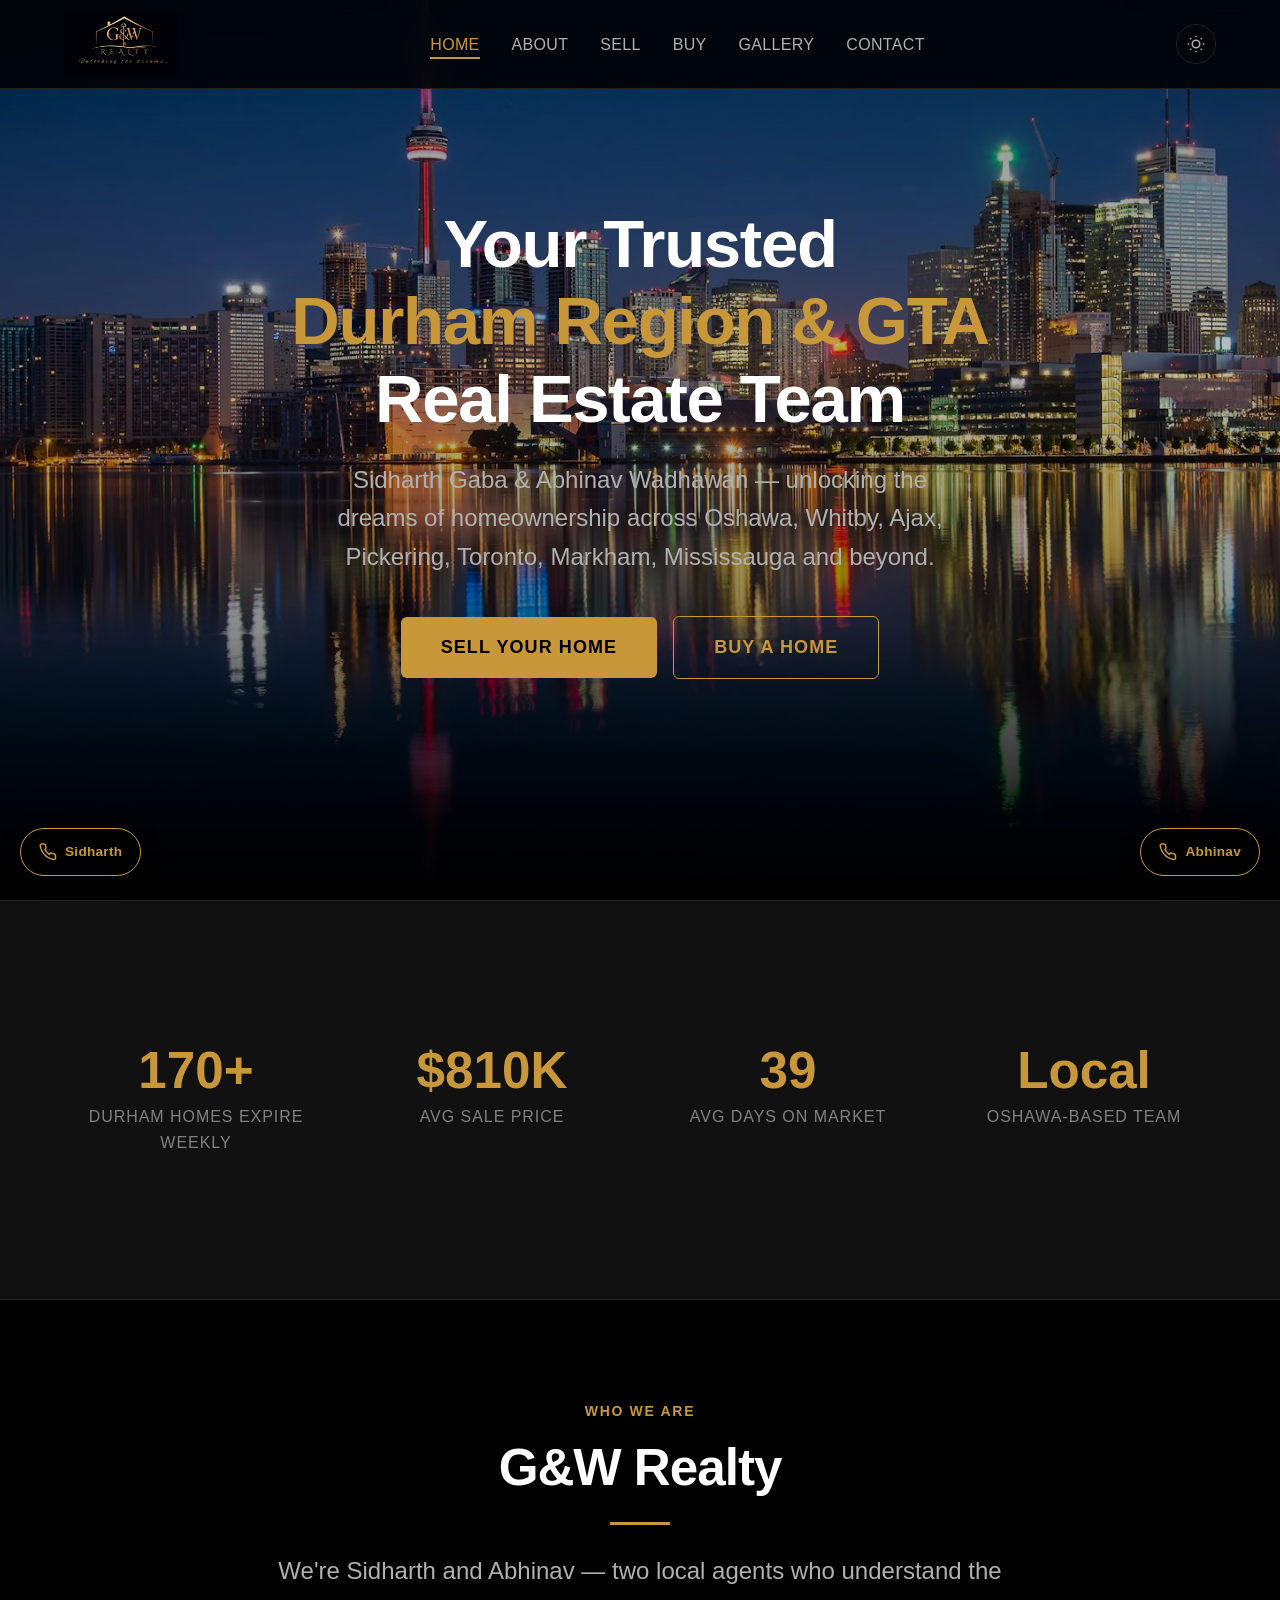
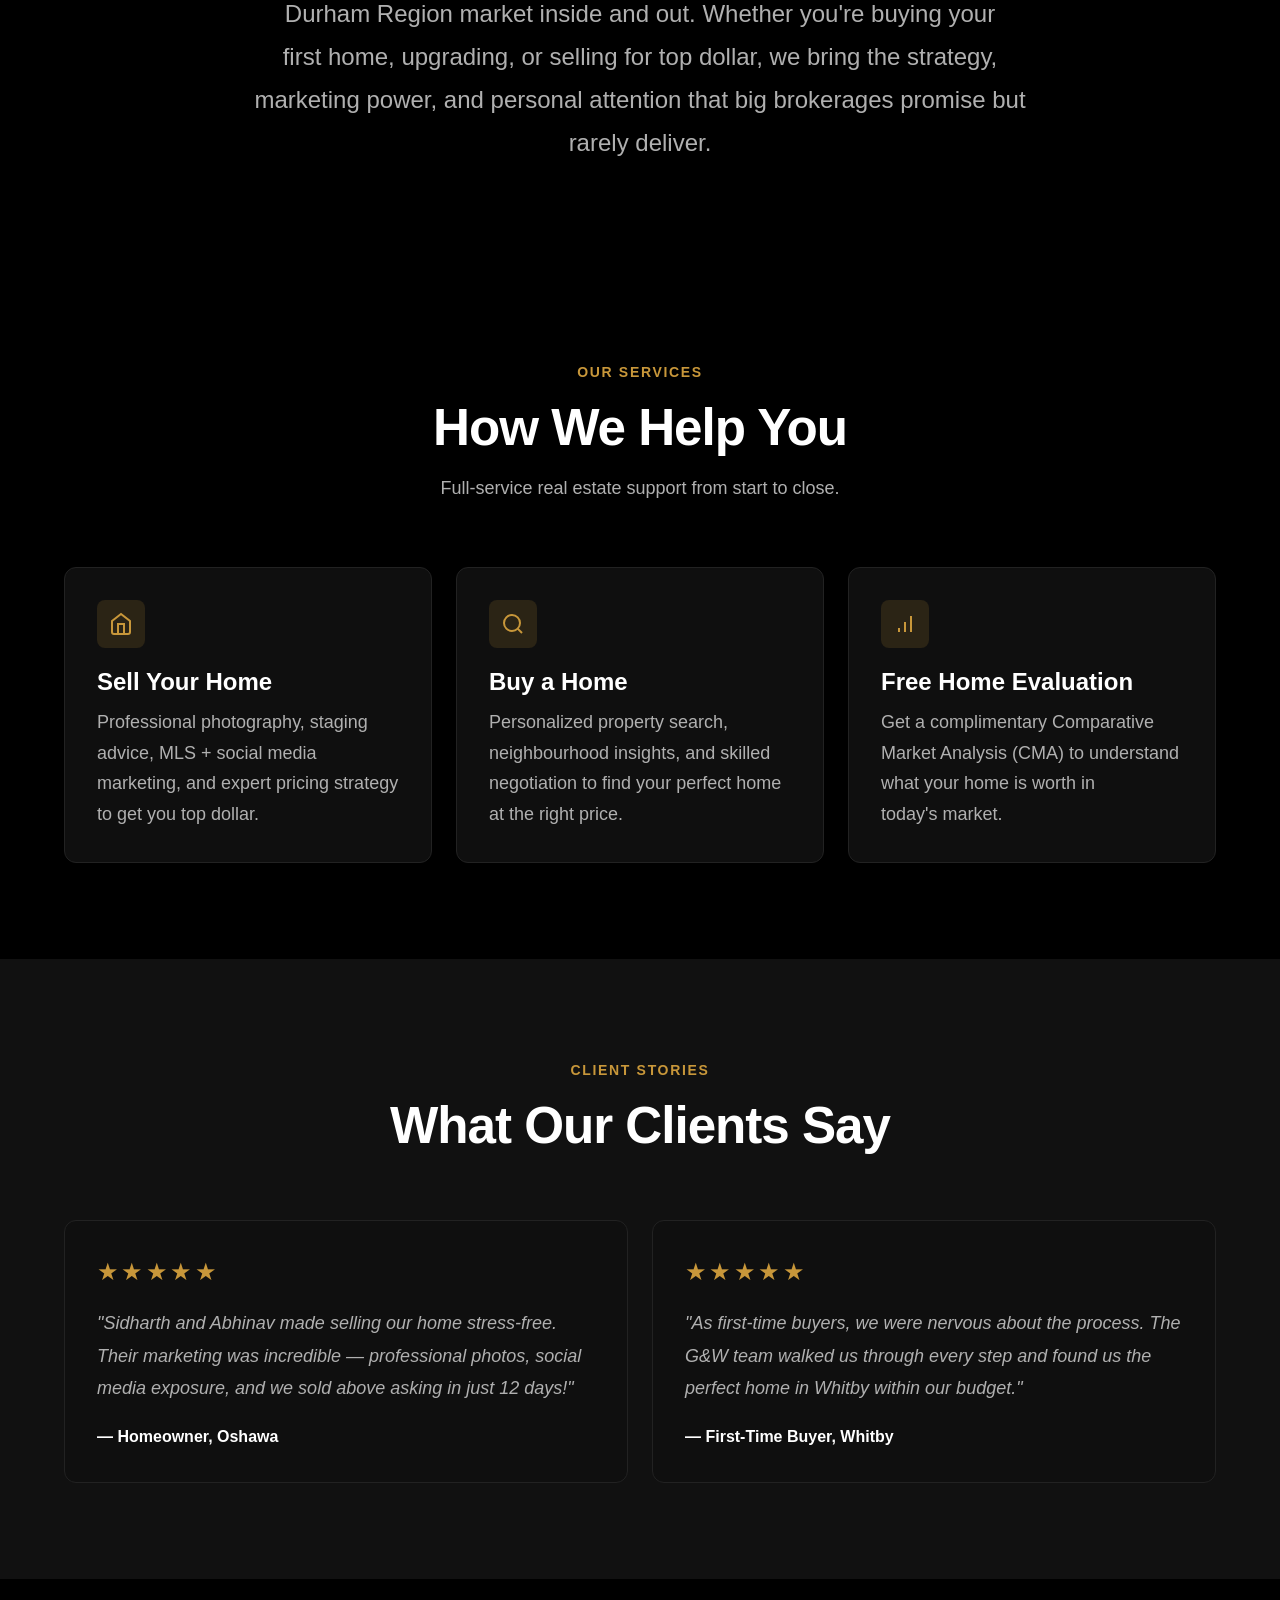
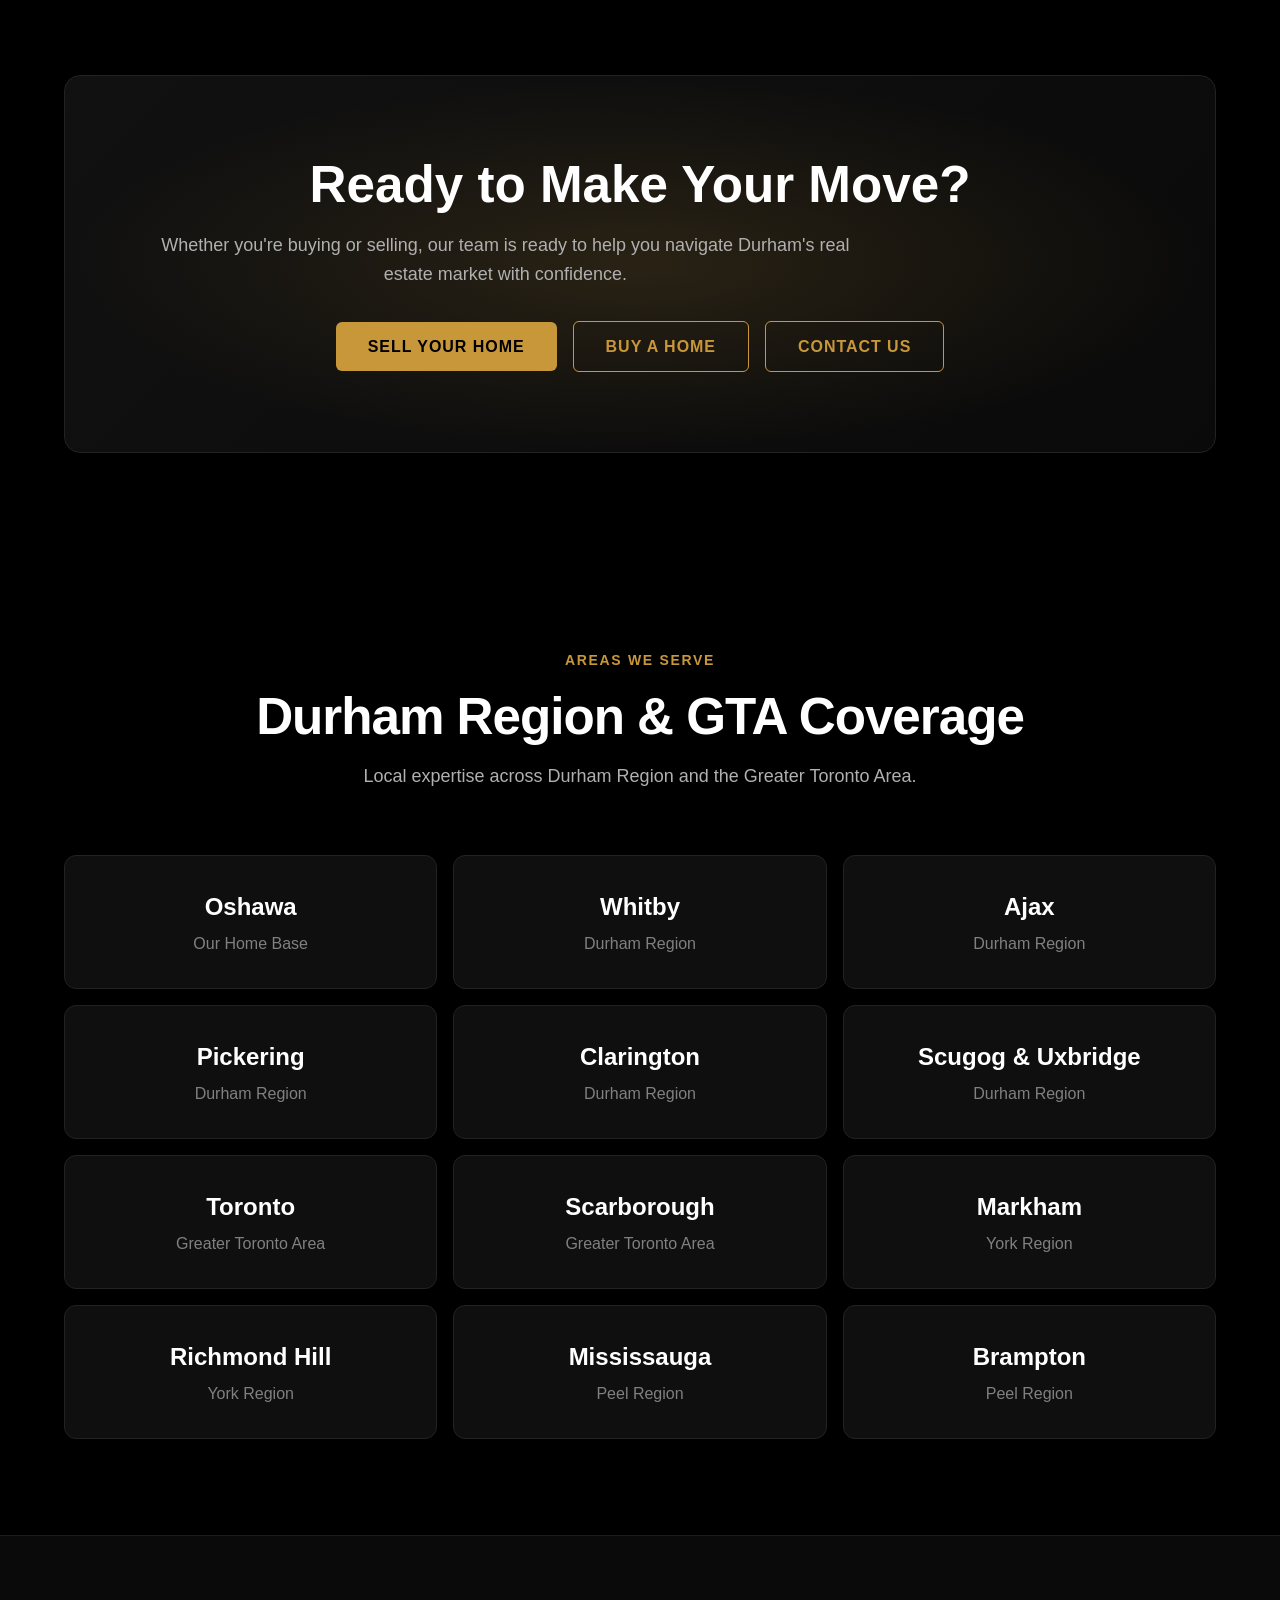
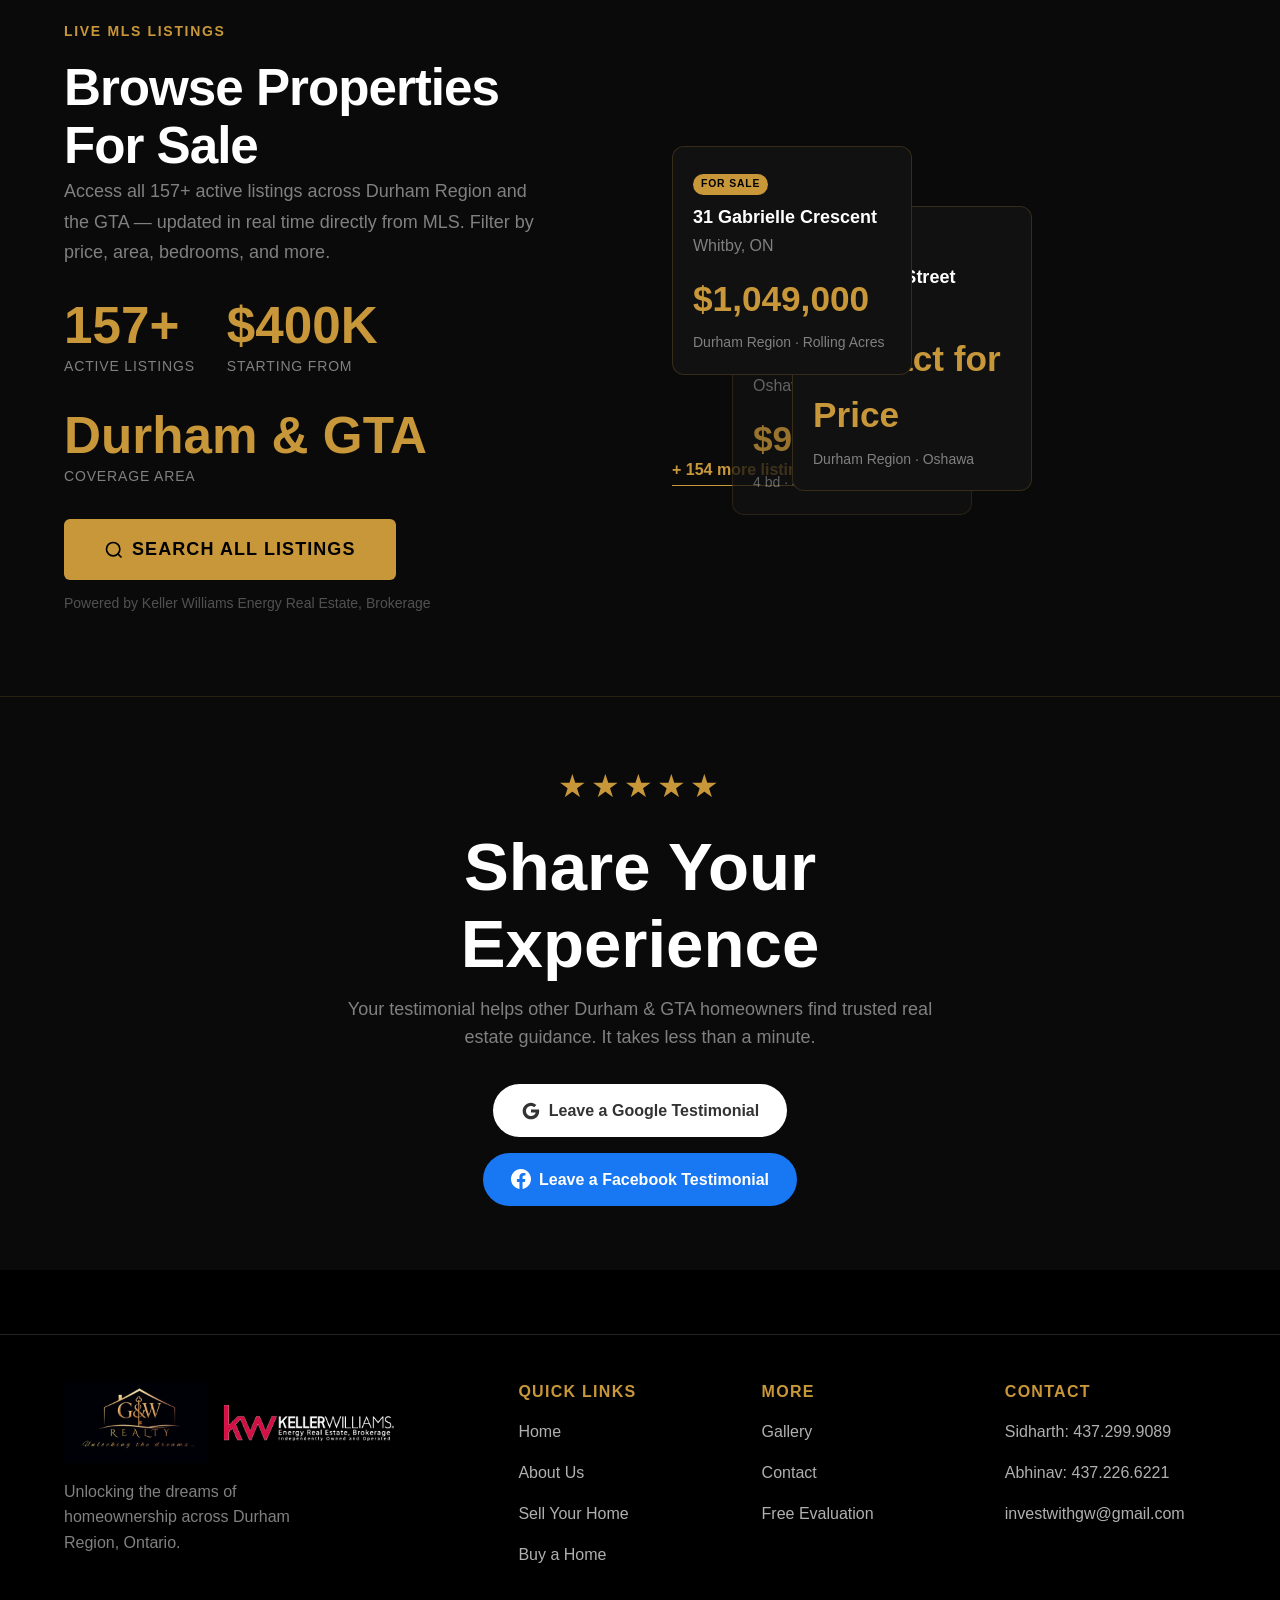
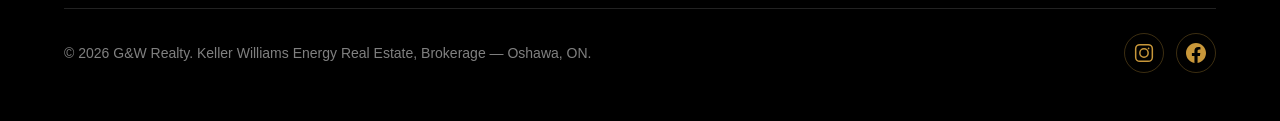
==== commit e8e5a83c: "Add files via upload" ====
--- a/index.html
+++ b/index.html
@@ -7,6 +7,14 @@
   <meta name="description" content="G&W Realty — Sidharth Gaba and Abhinav Wadhawan, your trusted real estate team serving Durham Region and the Greater Toronto Area. Serving Oshawa, Whitby, Ajax, Pickering, Clarington, Toronto, Markham, Mississauga and beyond.">
   <link href="https://api.fontshare.com/v2/css?f[]=cabinet-grotesk@400,500,700,800&f[]=satoshi@300,400,500,700&display=swap" rel="stylesheet">
   <link rel="stylesheet" href="style.css">
+  <!-- Google Analytics -->
+  <script async src="https://www.googletagmanager.com/gtag/js?id=G-47VEPPMRCC"></script>
+  <script>
+    window.dataLayer = window.dataLayer || [];
+    function gtag(){dataLayer.push(arguments);}
+    gtag("js", new Date());
+    gtag("config", "G-47VEPPMRCC");
+  </script>
 </head>
 <body>
 
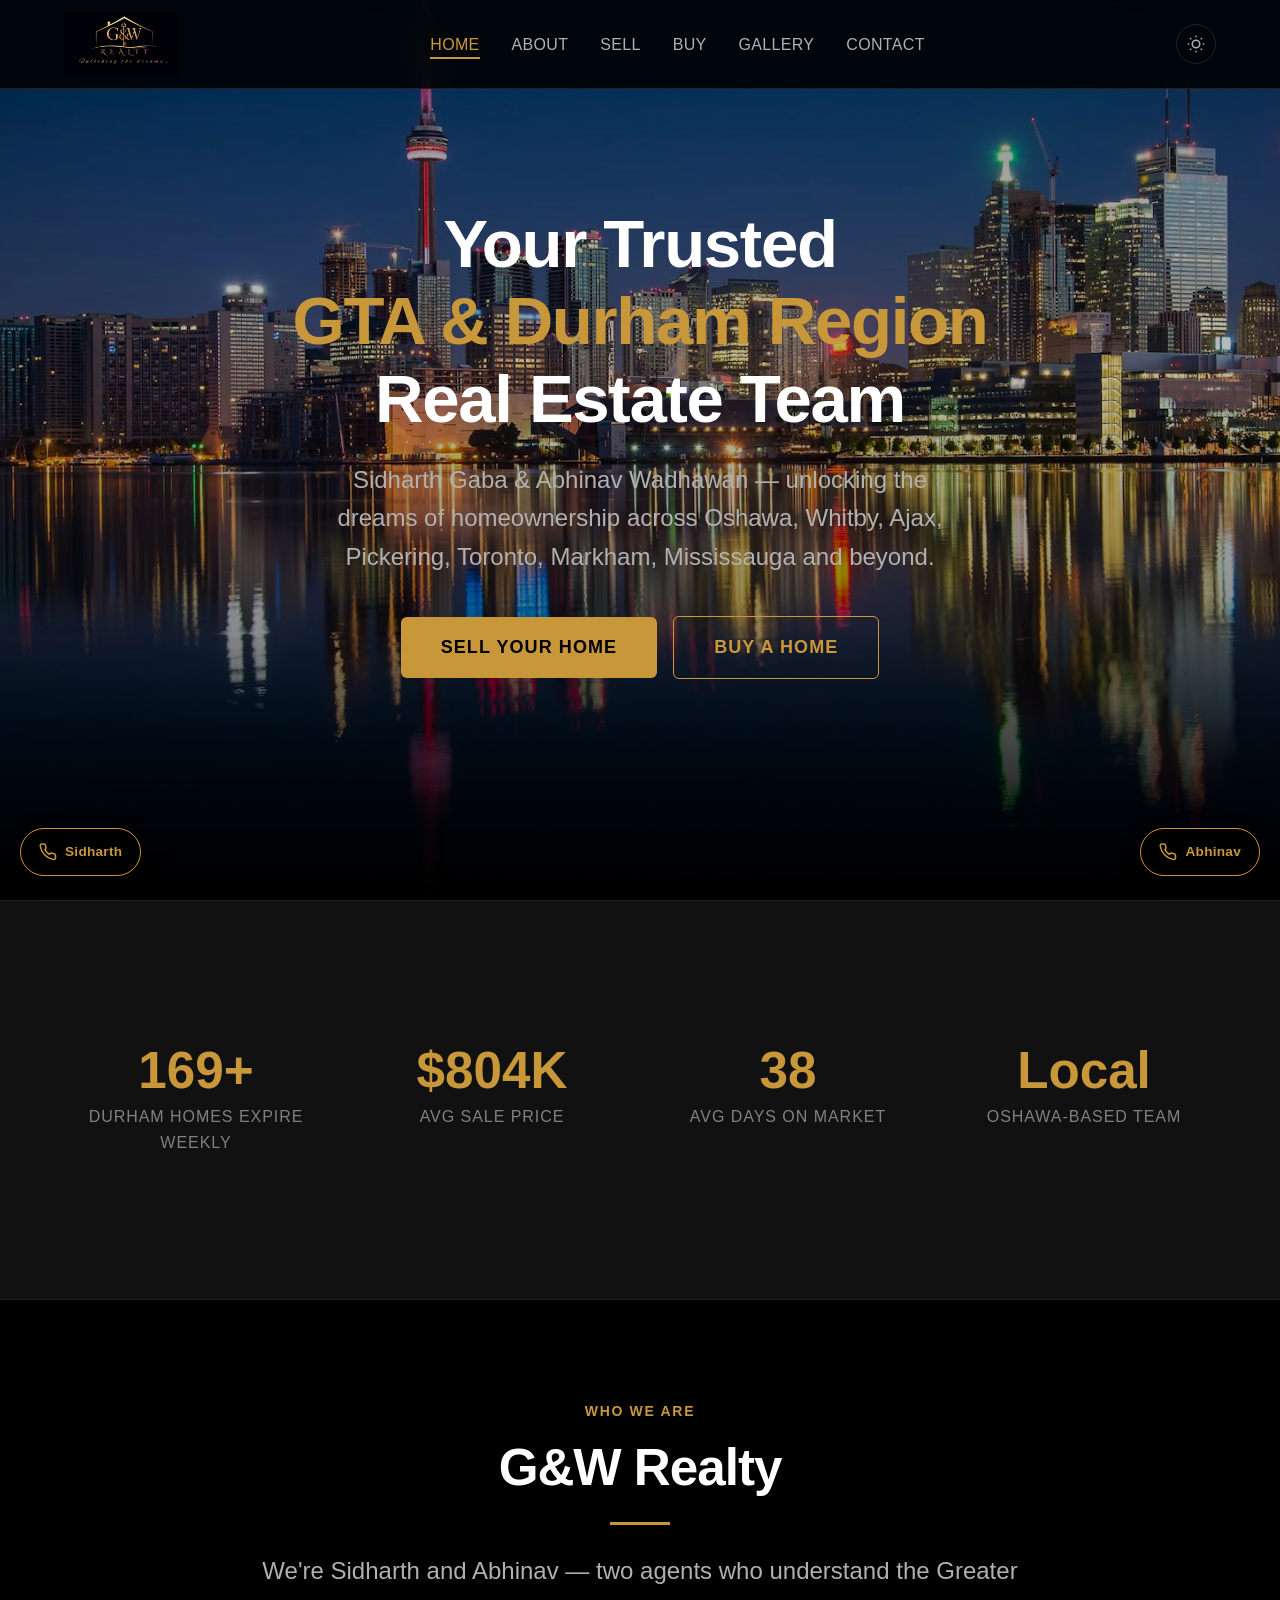
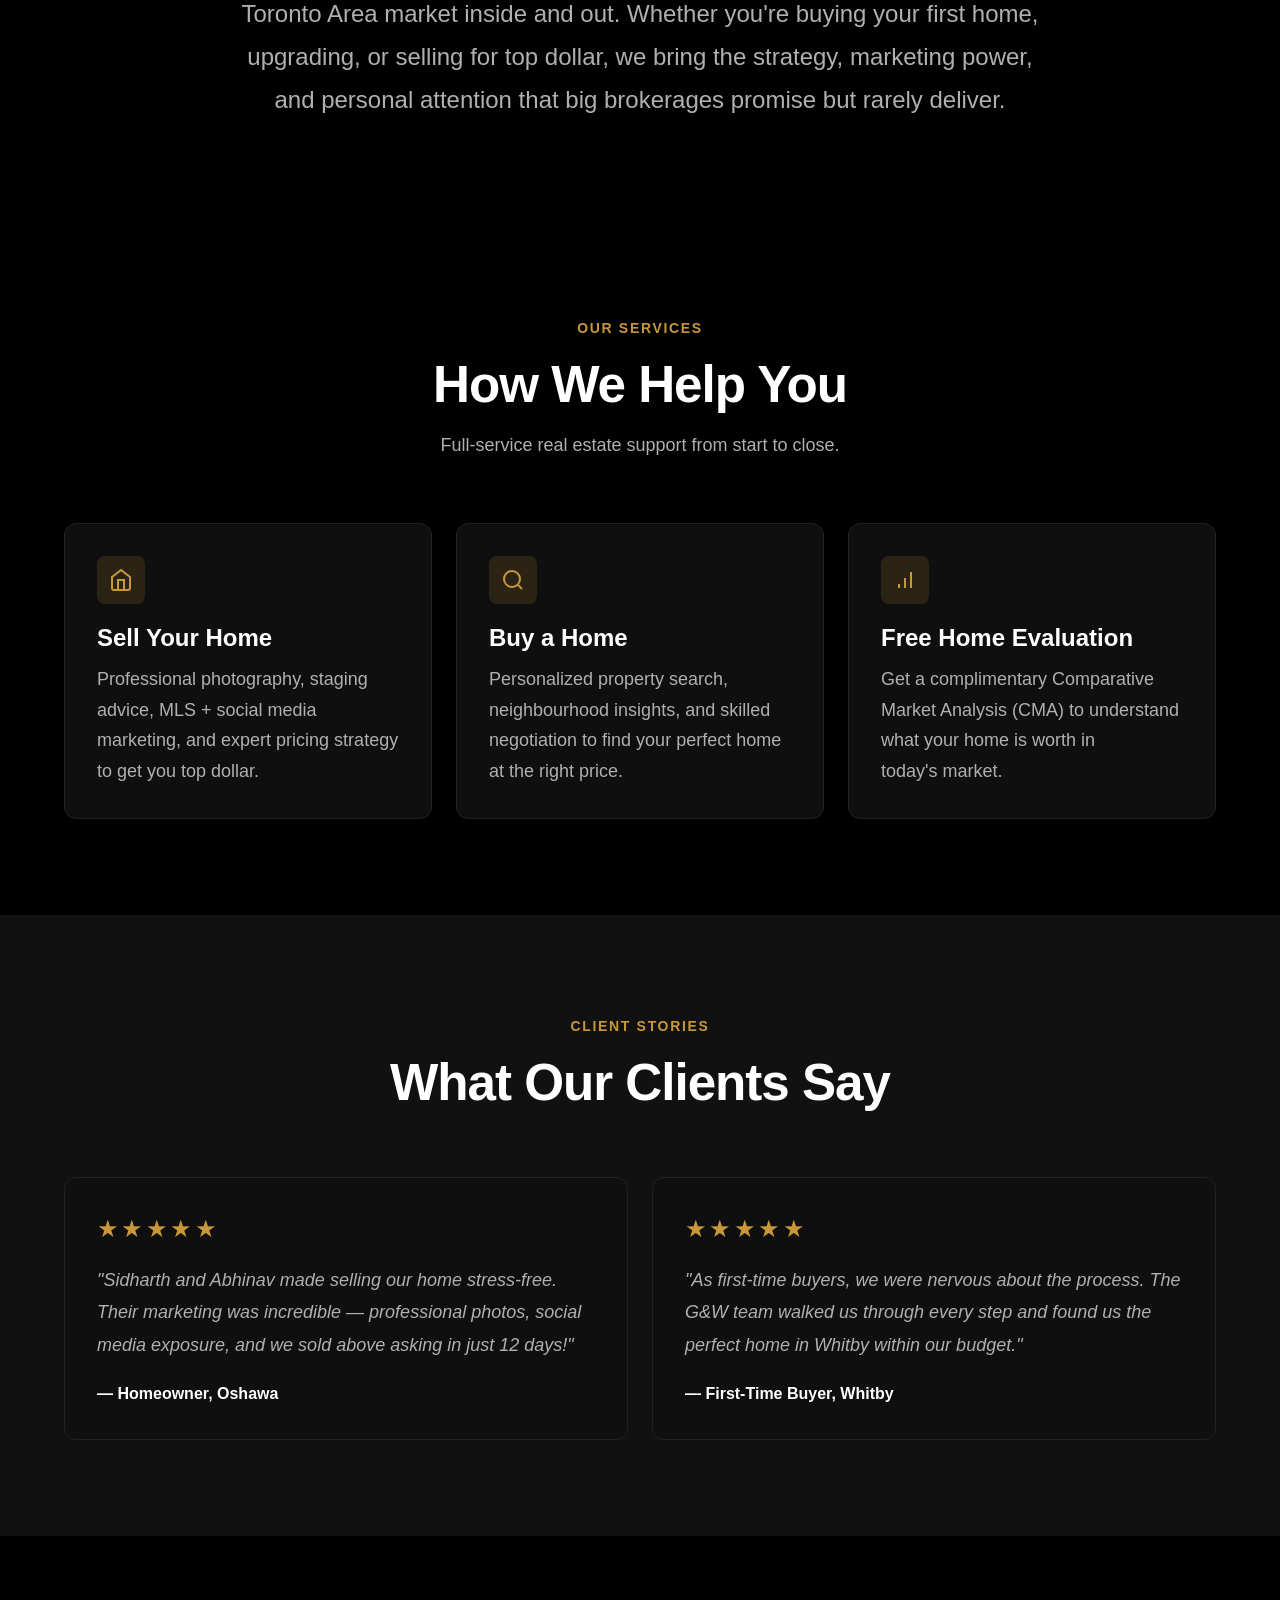
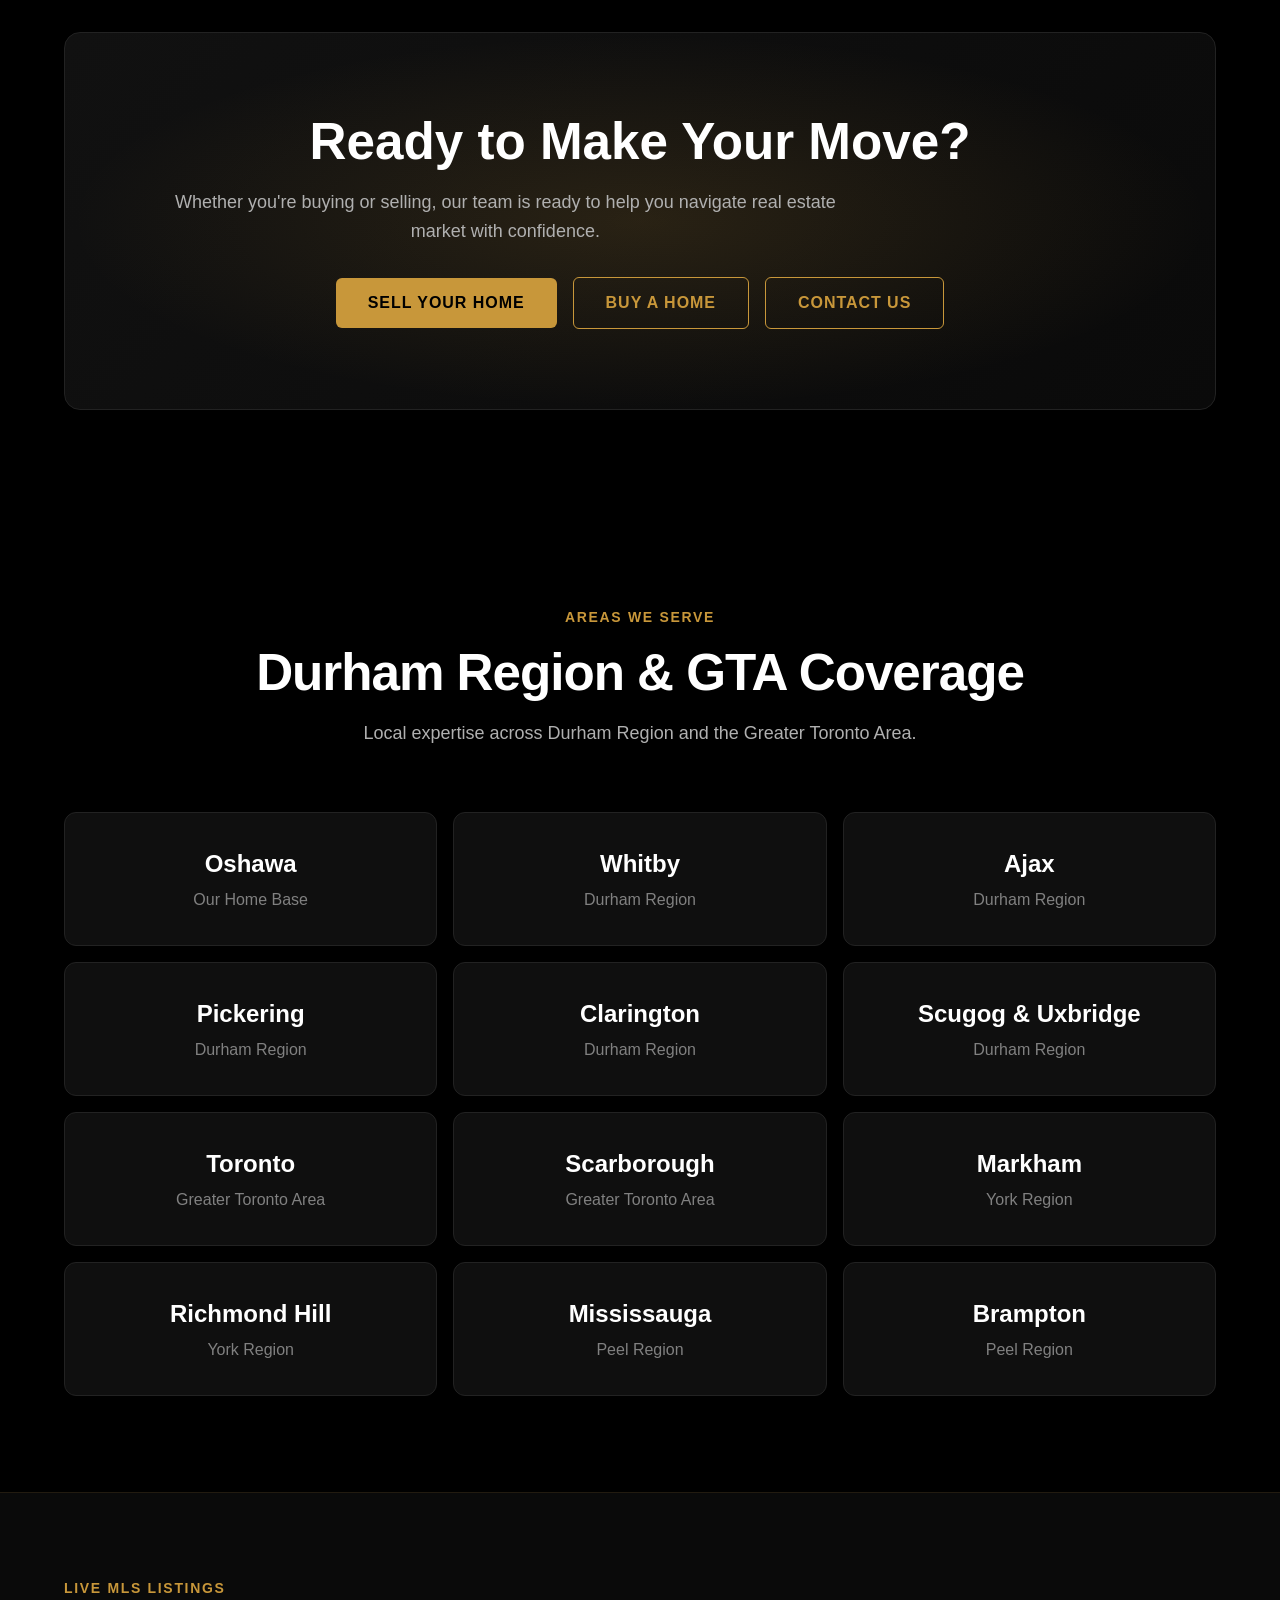
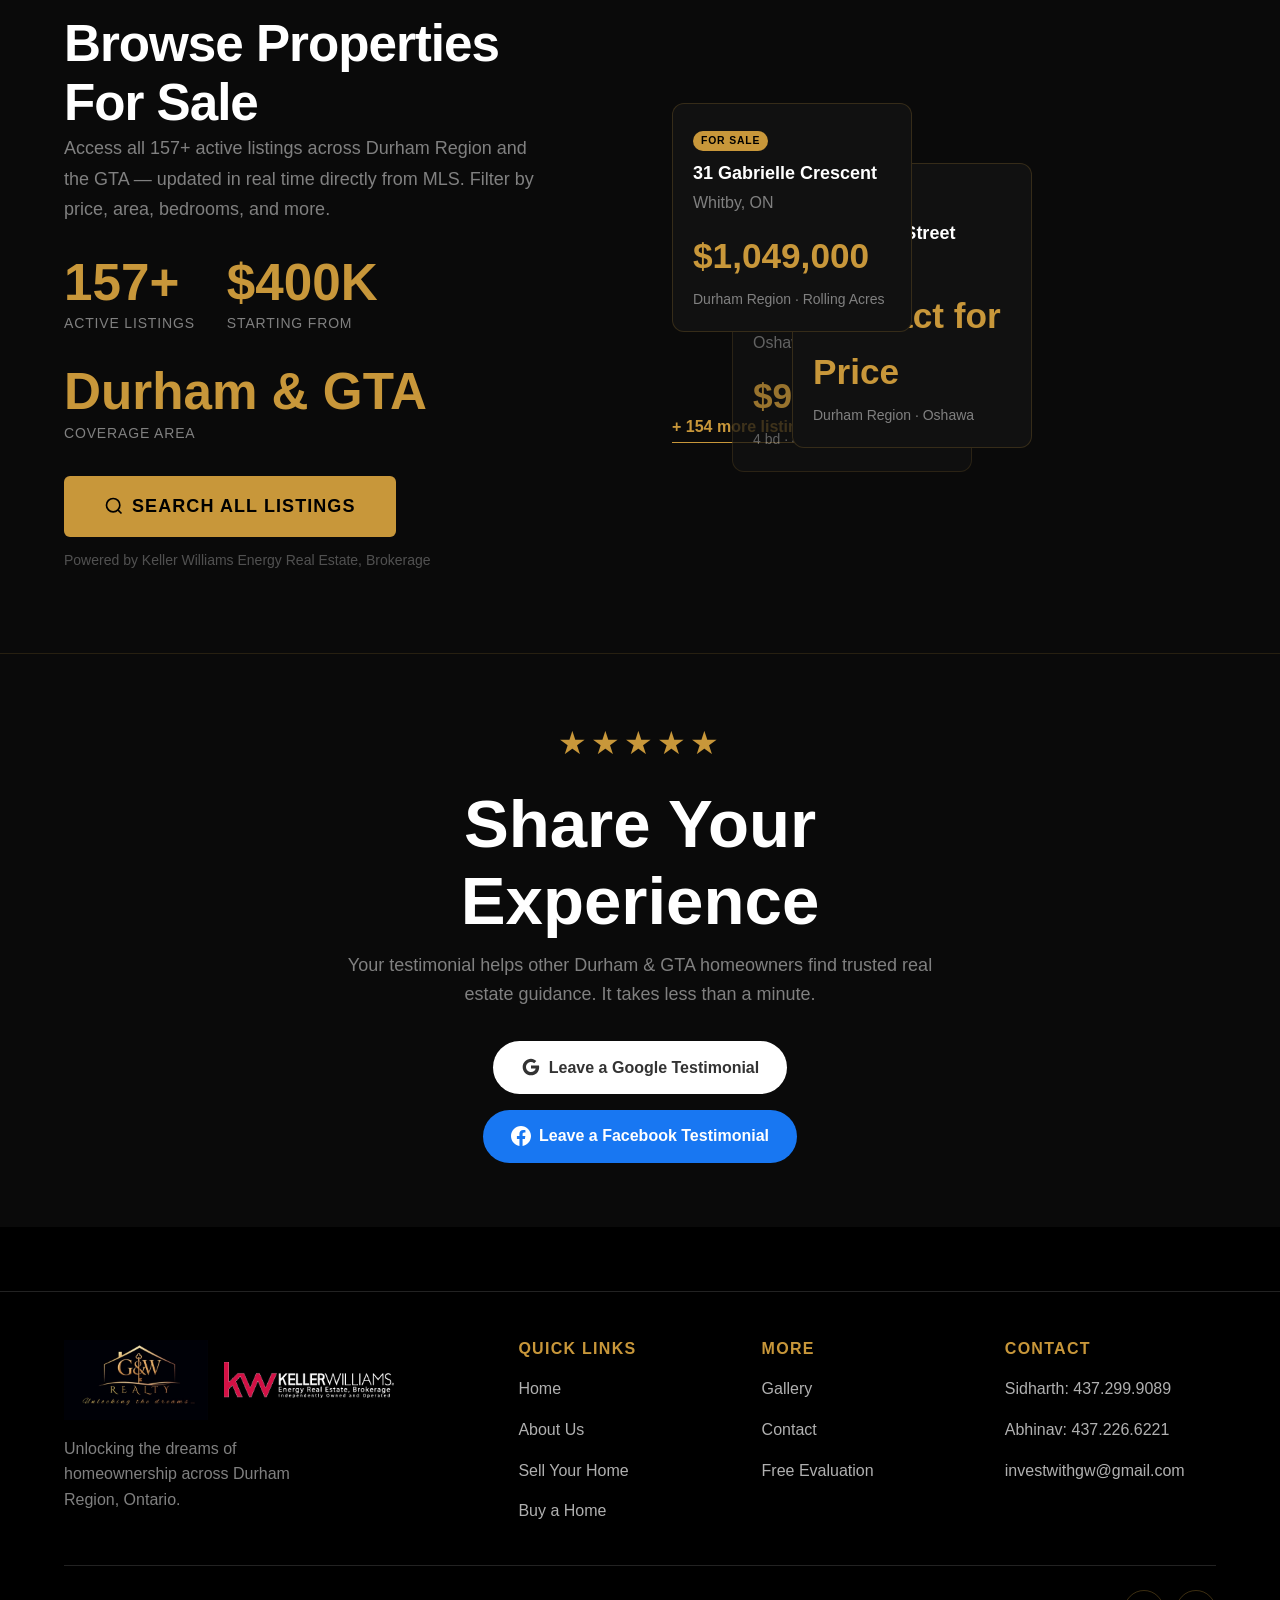
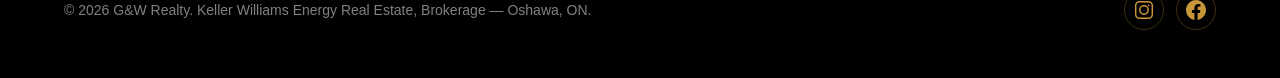
==== commit e67678d5: "Update index.html" ====
--- a/index.html
+++ b/index.html
@@ -62,7 +62,7 @@
 
     <div class="hero__content">
 
-      <h1 class="hero__title reveal">Your Trusted<br><span class="gold">Durham Region &amp; GTA</span><br>Real Estate Team</h1>
+      <h1 class="hero__title reveal">Your Trusted<br><span class="gold">GTA &amp; Durham Region</span><br>Real Estate Team</h1>
       <p class="hero__subtitle reveal">Sidharth Gaba &amp; Abhinav Wadhawan — unlocking the dreams of homeownership across Oshawa, Whitby, Ajax, Pickering, Toronto, Markham, Mississauga and beyond.</p>
       <div class="btn-group reveal">
         <a href="sell.html" class="btn btn--gold btn--lg">Sell Your Home</a>
@@ -102,7 +102,7 @@
         <span class="section-label">Who We Are</span>
         <h2 class="section-title" style="margin-bottom:var(--space-6)">G&amp;W Realty</h2>
         <hr class="gold-line">
-        <p>We're Sidharth and Abhinav — two local agents who understand the Durham Region market inside and out. Whether you're buying your first home, upgrading, or selling for top dollar, we bring the strategy, marketing power, and personal attention that big brokerages promise but rarely deliver.</p>
+        <p>We're Sidharth and Abhinav — two agents who understand the Greater Toronto Area market inside and out. Whether you're buying your first home, upgrading, or selling for top dollar, we bring the strategy, marketing power, and personal attention that big brokerages promise but rarely deliver.</p>
       </div>
     </div>
   </section>
@@ -168,7 +168,7 @@
     <div class="container">
       <div class="cta-banner reveal">
         <h2 class="cta-banner__title">Ready to Make Your Move?</h2>
-        <p class="cta-banner__text">Whether you're buying or selling, our team is ready to help you navigate Durham's real estate market with confidence.</p>
+        <p class="cta-banner__text">Whether you're buying or selling, our team is ready to help you navigate real estate market with confidence.</p>
         <div class="btn-group" style="position:relative">
           <a href="sell.html" class="btn btn--gold">Sell Your Home</a>
           <a href="buy.html" class="btn btn--outline">Buy a Home</a>
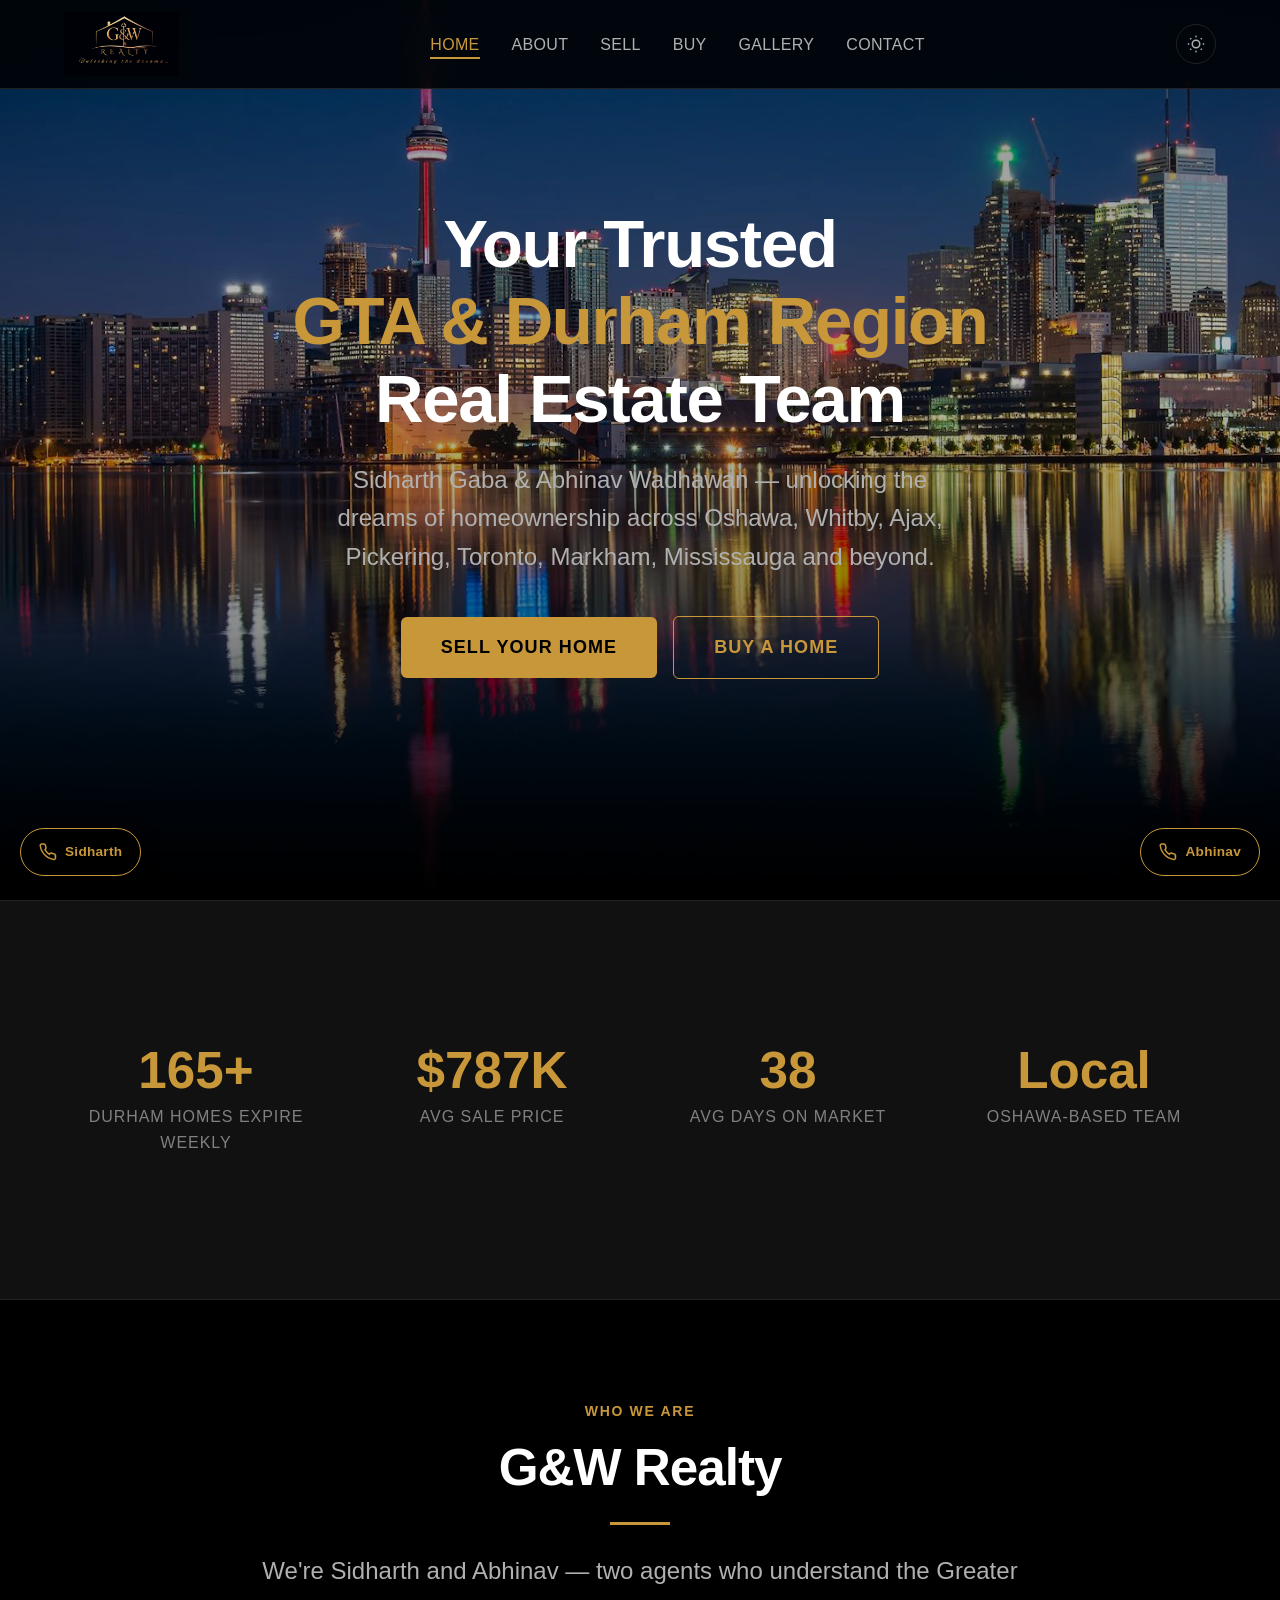
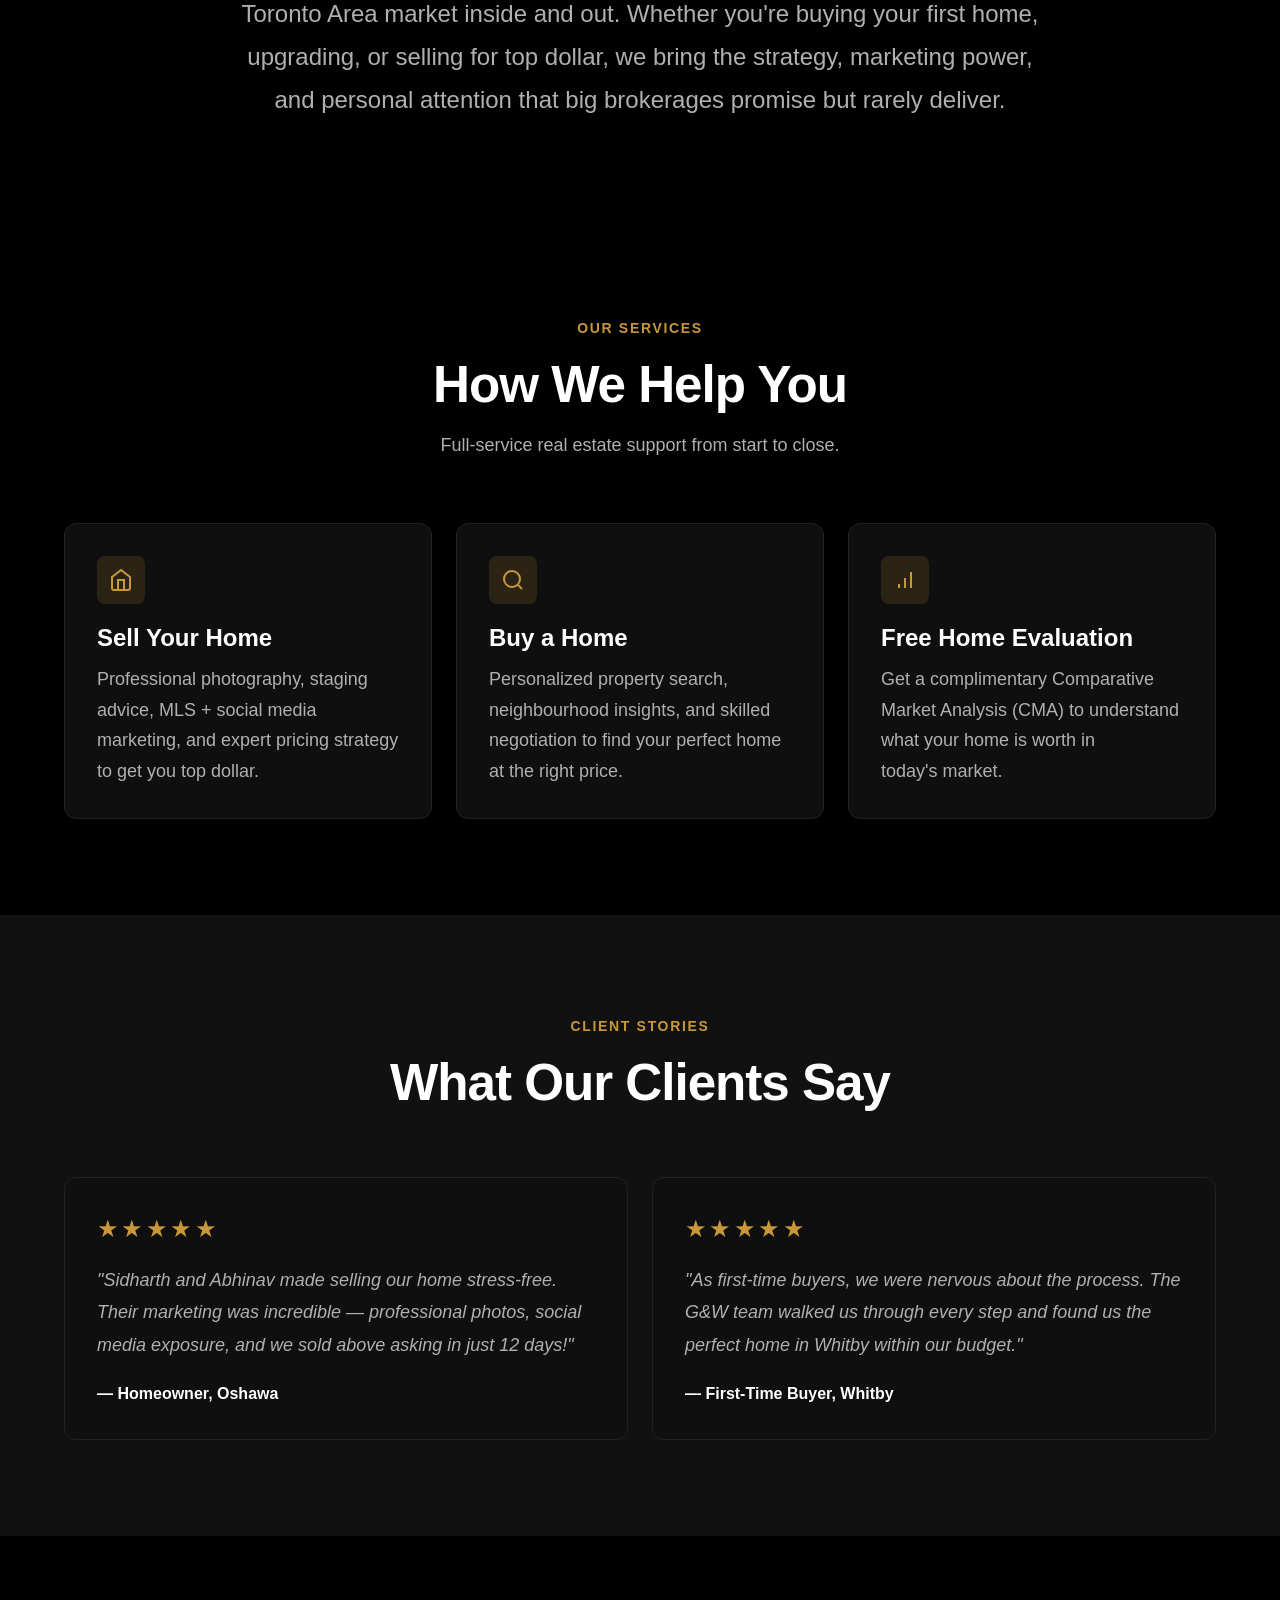
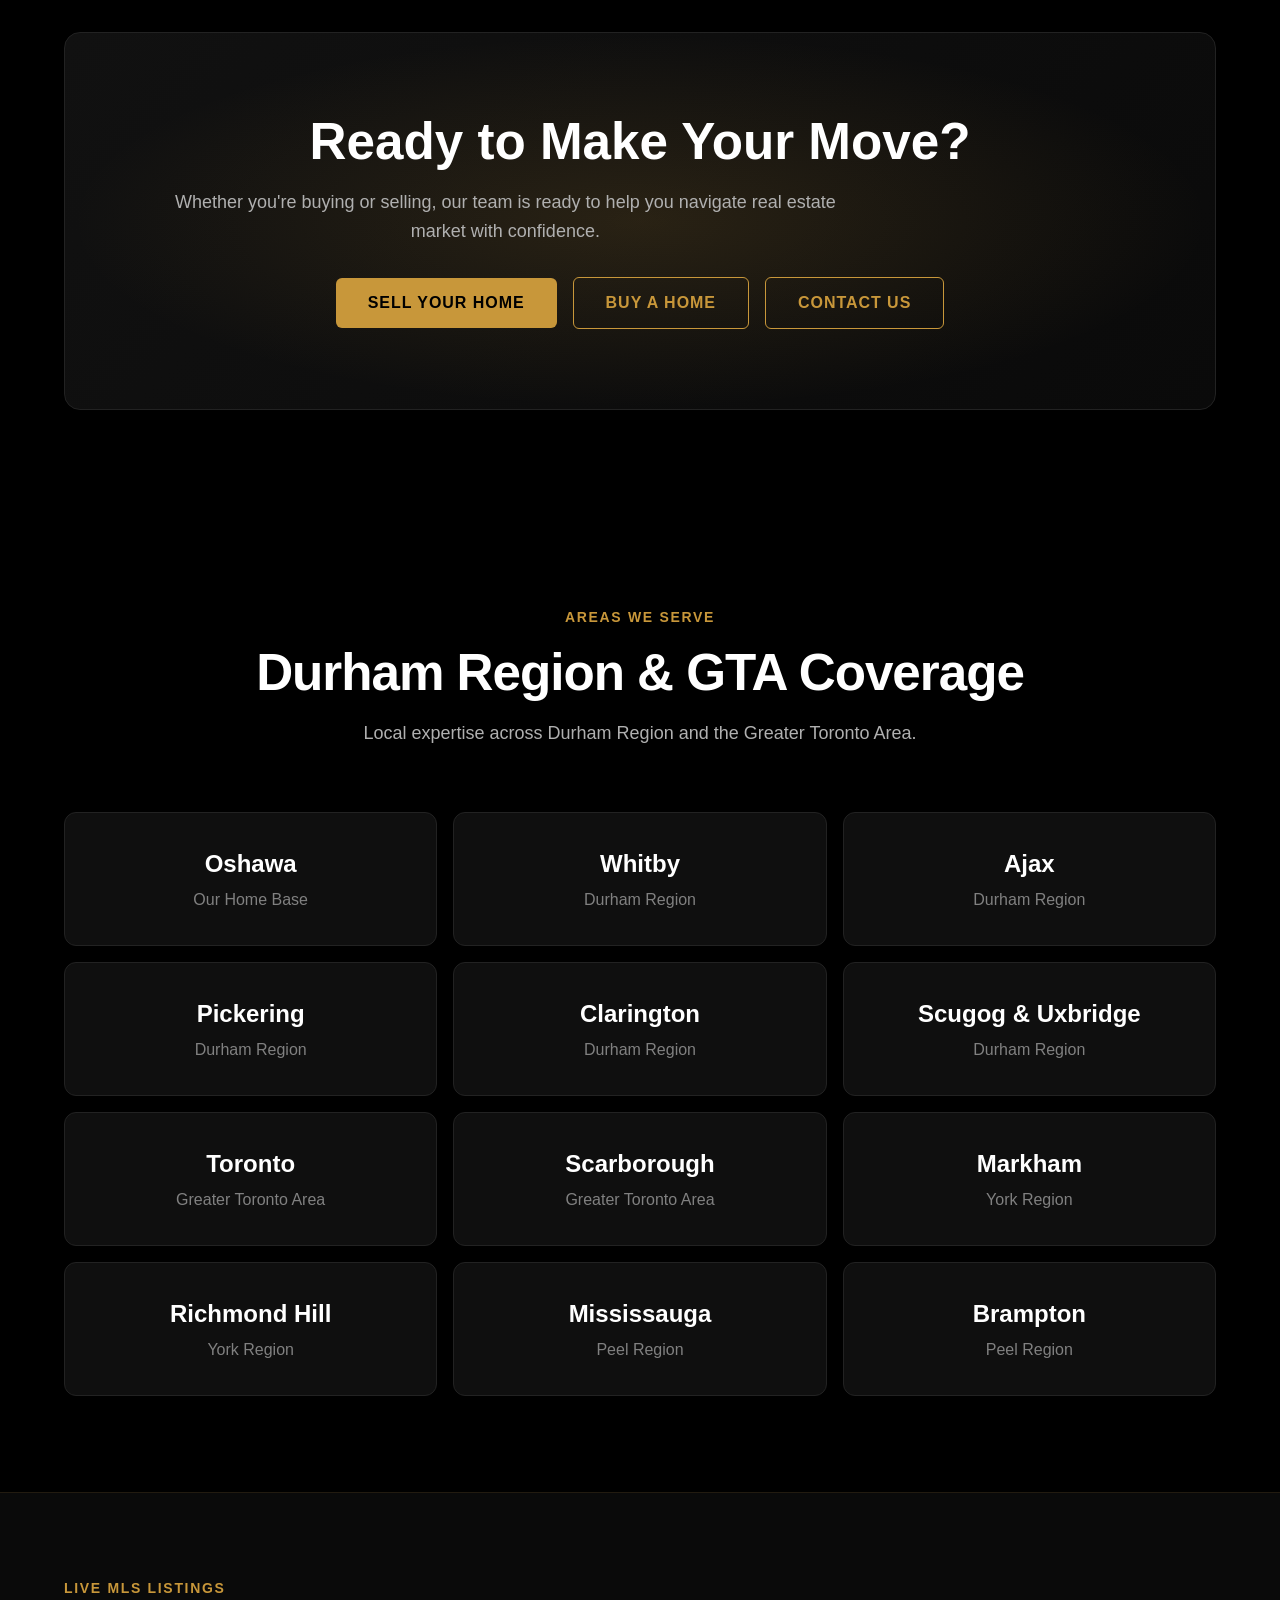
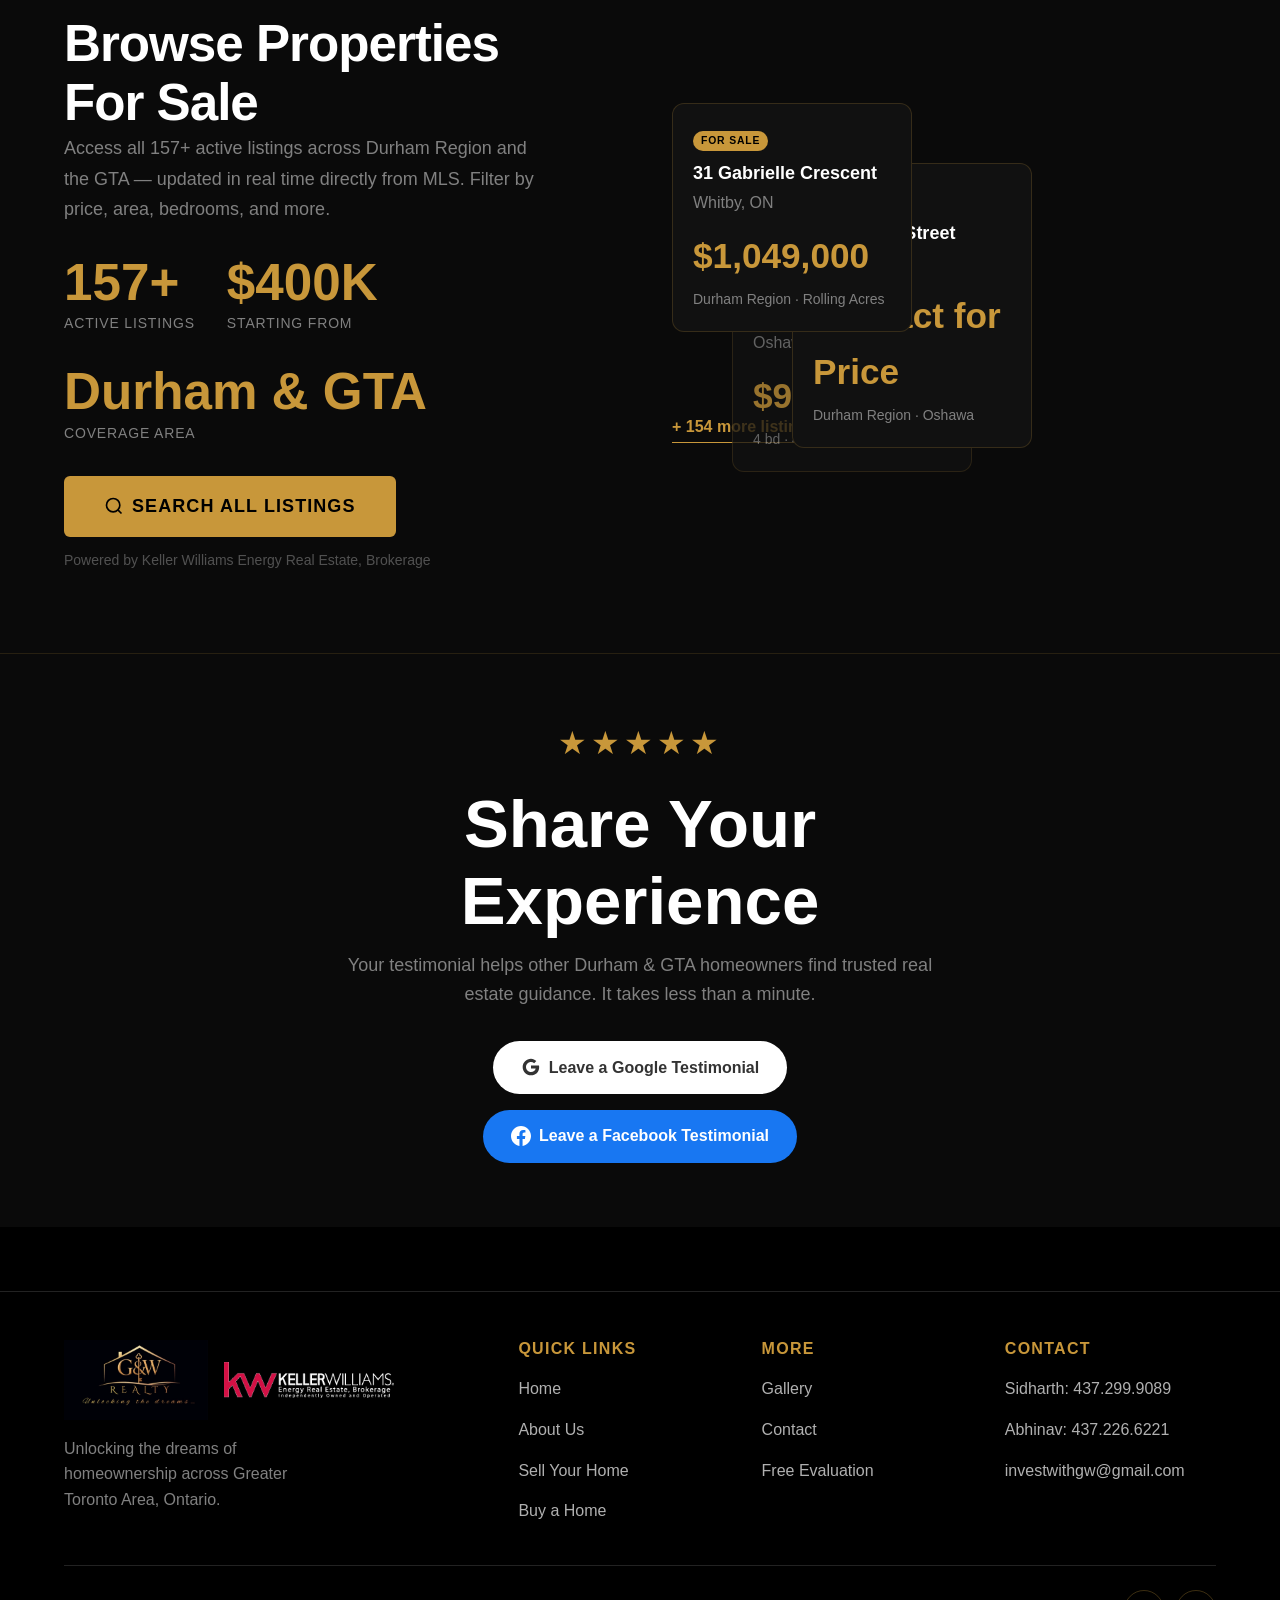
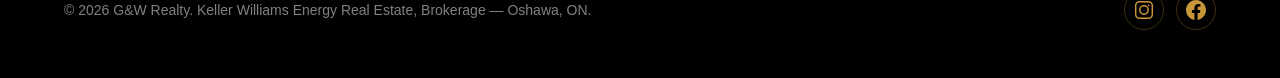
==== commit 39af4190: "Update index.html" ====
--- a/index.html
+++ b/index.html
@@ -326,7 +326,7 @@
             <img src="gw-logo.jpeg" alt="G&W Realty" height="40">
             <img src="kw-logo.png" alt="Keller Williams Energy" height="36">
           </div>
-          <p class="footer__tagline">Unlocking the dreams of homeownership across Durham Region, Ontario.</p>
+          <p class="footer__tagline">Unlocking the dreams of homeownership across Greater Toronto Area, Ontario.</p>
         </div>
         <div>
           <h4 class="footer__heading">Quick Links</h4>
